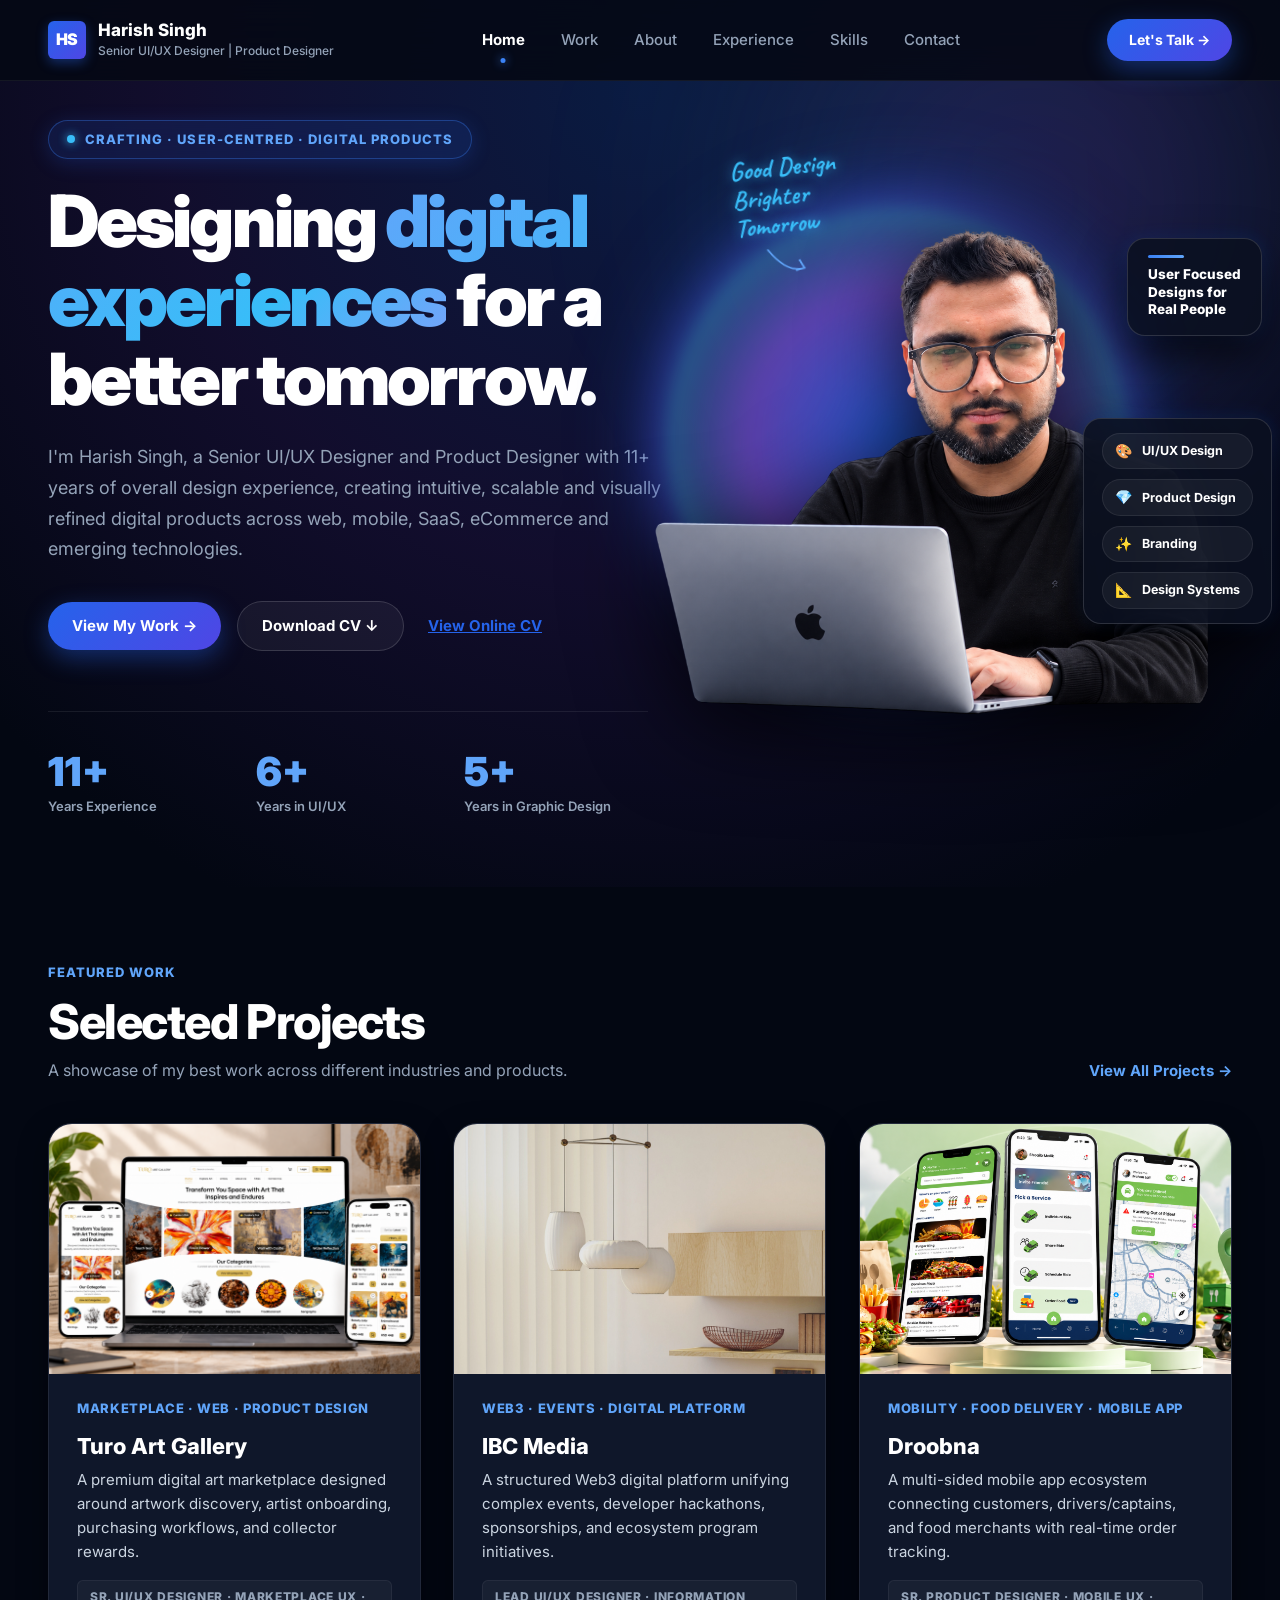
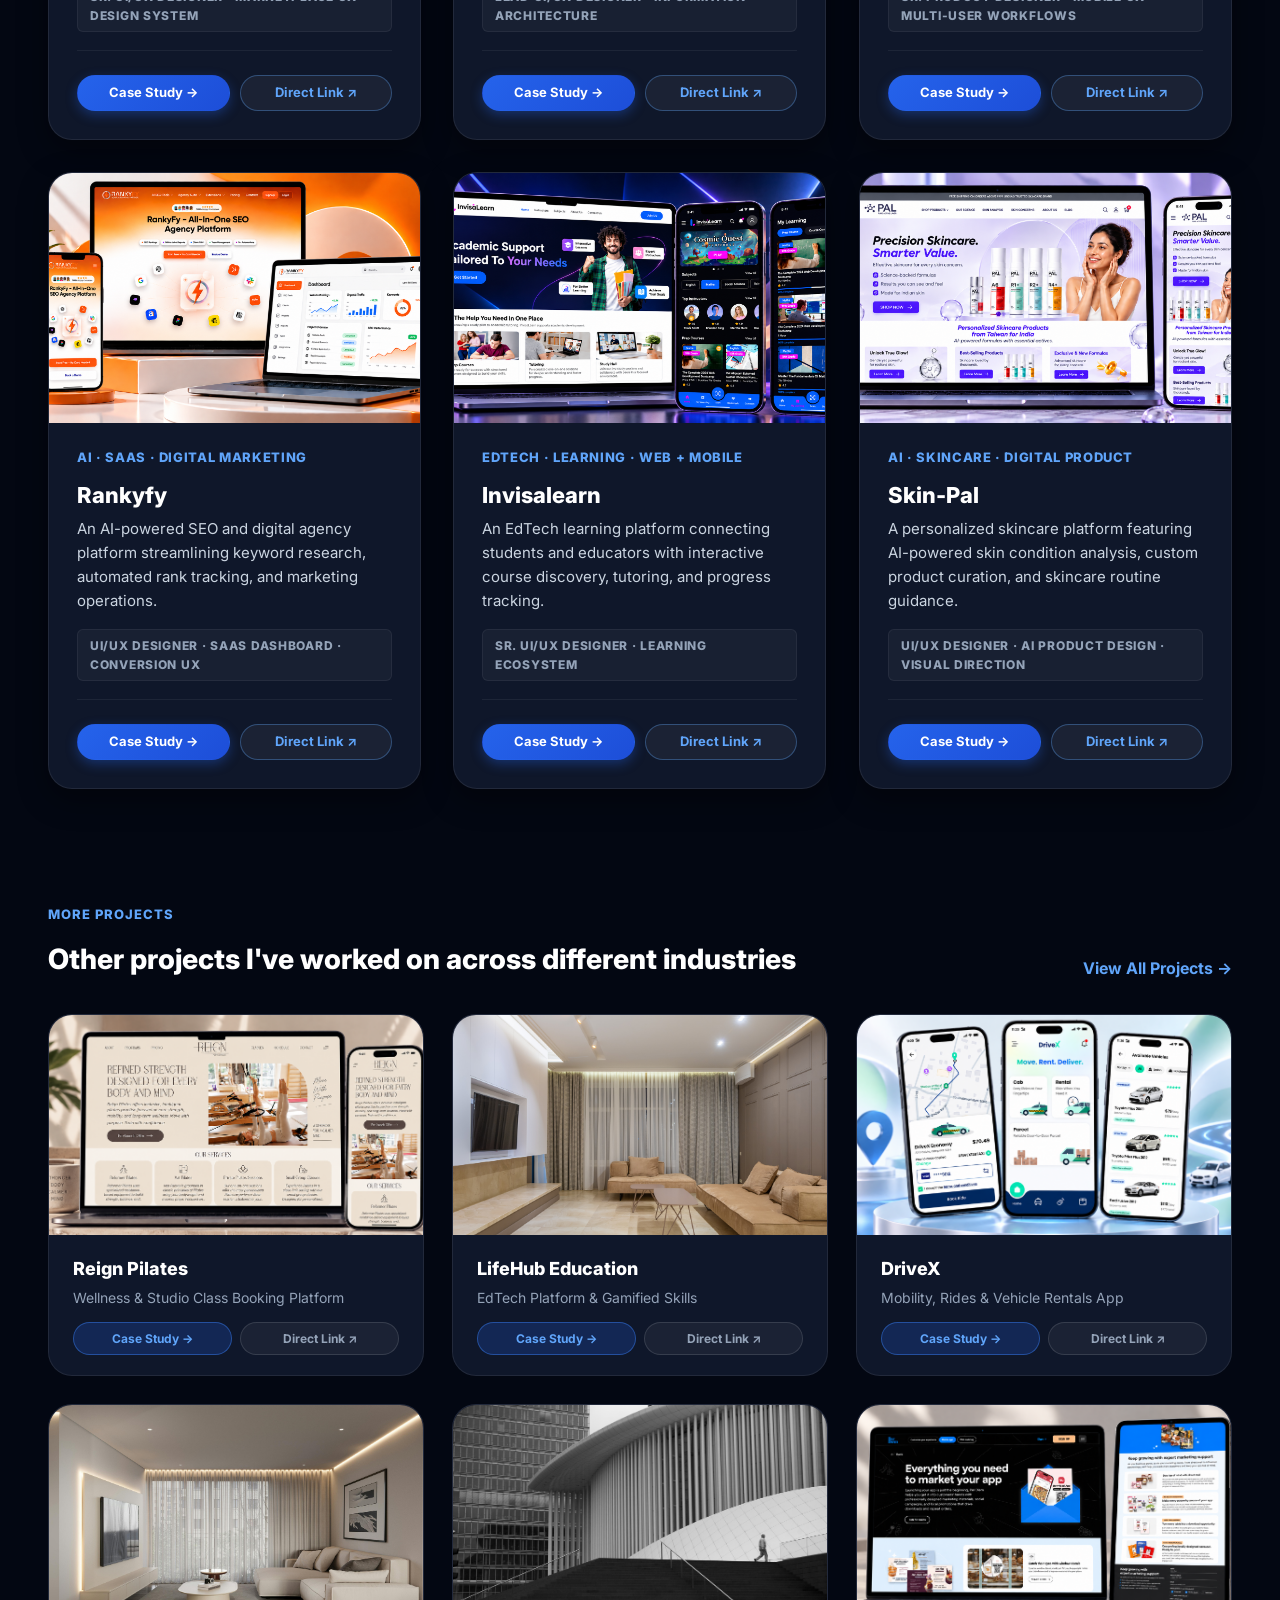
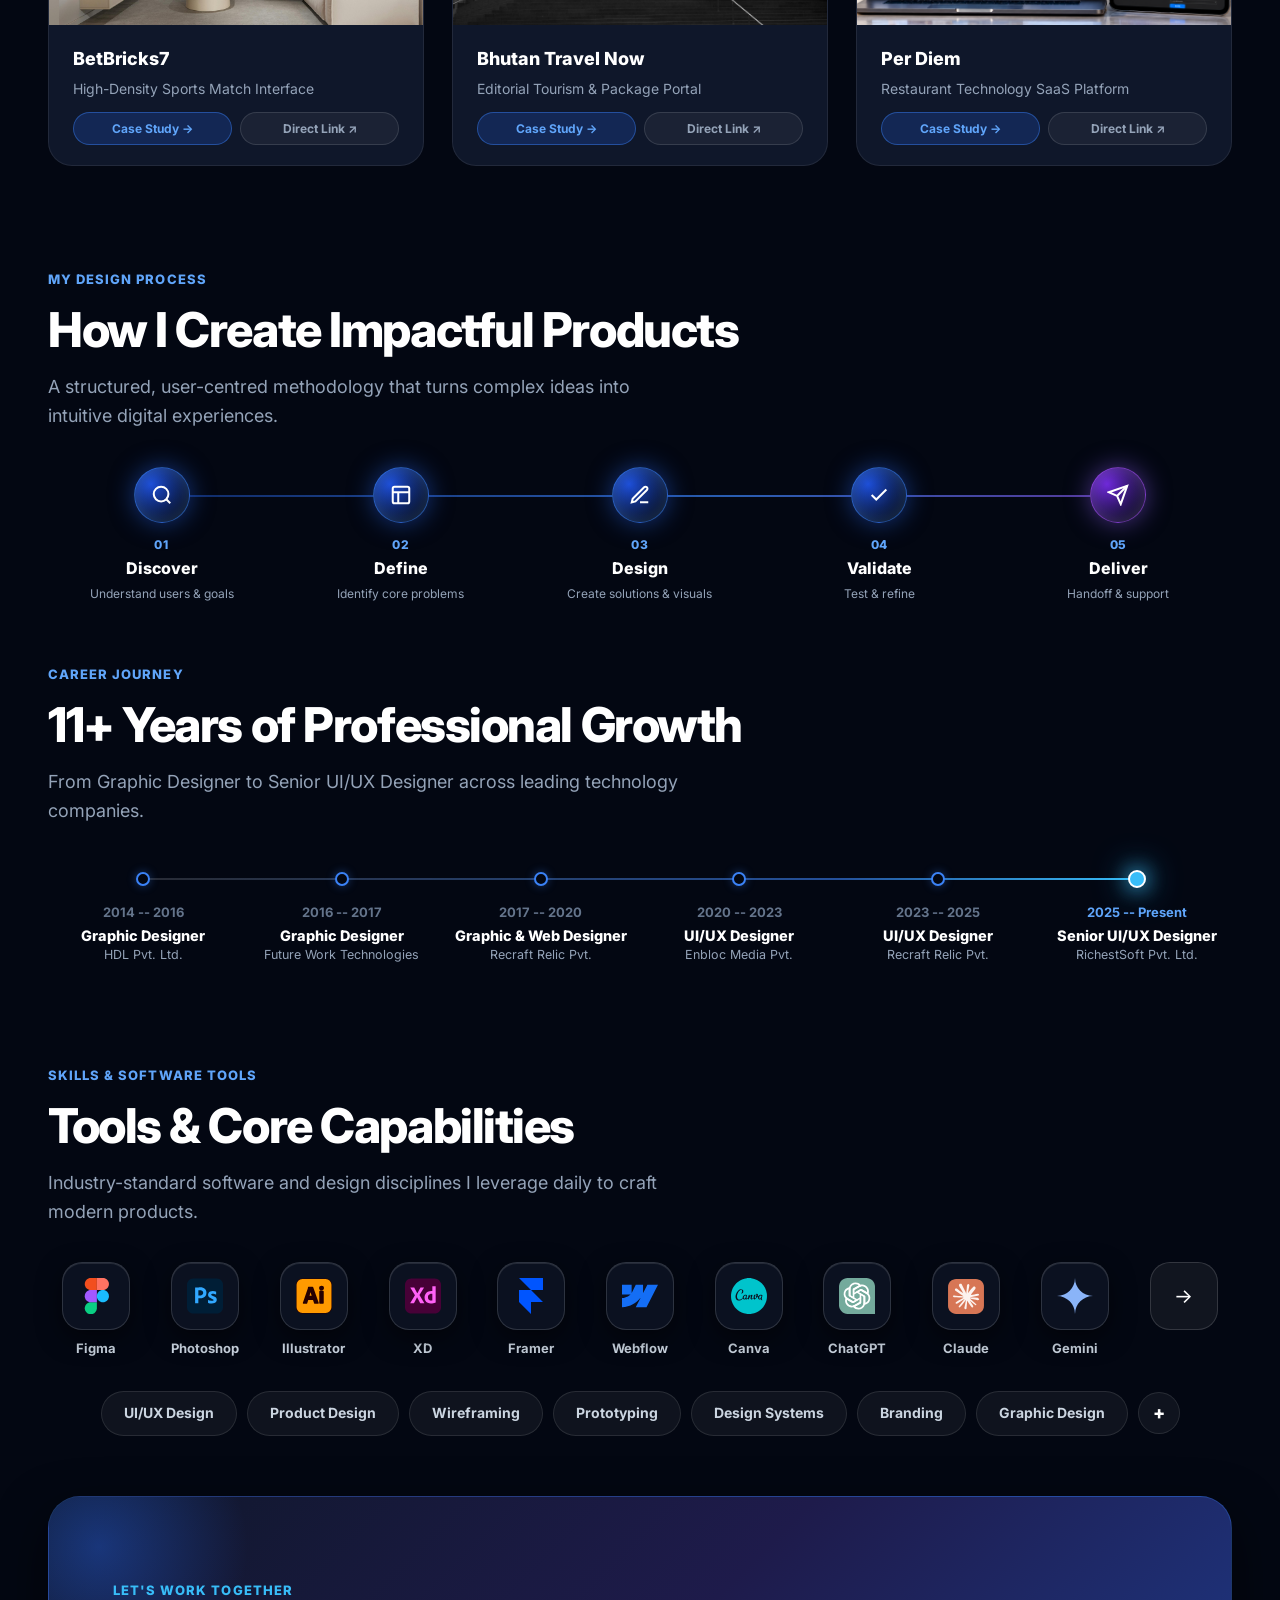
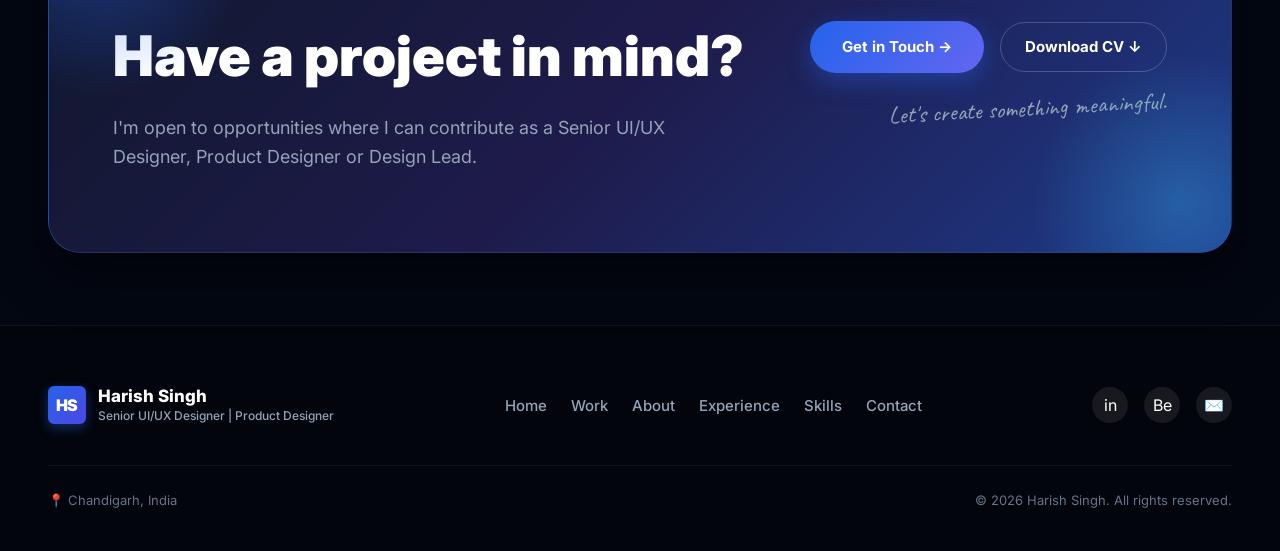
==== index.html @ 8f87d099 "feat: integrate high-resolution design banner images for Rankyfy, Invisalearn, Skin-Pal, Reign Studi" ====
<!DOCTYPE html>
<html lang="en">
<head>
  <meta charset="UTF-8">
  <meta name="viewport" content="width=device-width, initial-scale=1.0">
  <title>Harish Singh — Senior UI/UX Designer | Product Designer</title>
  <meta name="description" content="Harish Singh is a Senior UI/UX and Product Designer with 11+ years of design experience, creating intuitive digital products across web, mobile, SaaS, eCommerce, AI and emerging technologies.">
  <meta name="author" content="Harish Singh">
  
  <!-- Open Graph / Social Metadata -->
  <meta property="og:type" content="website">
  <meta property="og:title" content="Harish Singh — Senior UI/UX Designer | Product Designer">
  <meta property="og:description" content="Designing digital experiences for a better tomorrow. 11+ Years Experience · 6 Years UI/UX · 5 Years Graphic Design.">
  <meta property="og:image" content="assets/images/portfolio_extracted_1.jpg">

  <!-- Google Fonts: Inter & Caveat -->
  <link rel="preconnect" href="https://fonts.googleapis.com">
  <link rel="preconnect" href="https://fonts.gstatic.com" crossorigin>
  <link href="https://fonts.googleapis.com/css2?family=Caveat:wght@600;700&family=Inter:wght@300;400;500;600;700;800;900&display=swap" rel="stylesheet">
  
  <!-- Stylesheet -->
  <link rel="stylesheet" href="styles.css">

  <!-- Favicon -->
  <link rel="icon" type="image/svg+xml" href="data:image/svg+xml,<svg xmlns='http://www.w3.org/2000/svg' viewBox='0 0 100 100'><rect width='100' height='100' rx='20' fill='%230B132B'/><text x='50%' y='68%' font-size='48' font-weight='900' fill='%232563EB' text-anchor='middle' font-family='sans-serif'>HS</text></svg>">
</head>
<body>
  <!-- Ambient Cursor Glow Spotlight & Background Mesh Orbs -->
  <div class="cursor-glow-orb" id="cursorGlowOrb"></div>
  <div class="ambient-mesh-orb orb-1"></div>
  <div class="ambient-mesh-orb orb-2"></div>

  <!-- ==========================================
       GLOBAL STICKY NAVIGATION HEADER
       ========================================== -->
  <header class="site-header" id="siteHeader">
    <div class="container header-container">
      <a href="#" onclick="navigateTo('home', event)" class="site-logo">
        <div class="logo-monogram">HS</div>
        <div class="logo-text-group">
          <span class="logo-name">Harish Singh</span>
          <span class="logo-title">Senior UI/UX Designer | Product Designer</span>
        </div>
      </a>

      <nav>
        <ul class="nav-links">
          <li><a href="index.html" class="nav-link active">Home</a></li>
          <li><a href="work.html" class="nav-link">Work</a></li>
          <li><a href="about.html" class="nav-link">About</a></li>
          <li><a href="experience.html" class="nav-link">Experience</a></li>
          <li><a href="skills.html" class="nav-link">Skills</a></li>
          <li><a href="contact.html" class="nav-link">Contact</a></li>
        </ul>
      </nav>

      <div class="header-right">
        <a href="contact.html" class="btn btn-primary" style="padding: 10px 22px; font-size: 0.875rem;">
          Let's Talk →
        </a>
        <button class="menu-toggle" id="menuToggle" aria-label="Toggle Mobile Menu">
          <span></span>
          <span></span>
          <span></span>
        </button>
      </div>
    </div>

    <!-- Mobile Nav Overlay -->
    <div class="mobile-nav" id="mobileNav">
      <a href="index.html" class="mobile-nav-link">Home</a>
      <a href="work.html" class="mobile-nav-link">Work</a>
      <a href="about.html" class="mobile-nav-link">About</a>
      <a href="experience.html" class="mobile-nav-link">Experience</a>
      <a href="skills.html" class="mobile-nav-link">Skills</a>
      <a href="contact.html" class="mobile-nav-link">Contact</a>
      <button onclick="openModal('cvModal')" class="btn btn-secondary" style="margin-top: 10px;">View Curriculum Vitae</button>
      <a href="assets/Harish_Singh_UI_UX_designer_CV.pdf" target="_blank" rel="noopener noreferrer" download="Harish_Singh_UI_UX_designer_CV.pdf" class="btn btn-primary" style="margin-top: 6px;">Download CV PDF ↓</a>
    </div>
  </header>

  <main>

    <!-- ==========================================
         PAGE VIEW 1: HOME PAGE (GATEWAY)
         ========================================== -->
    <div class="page-view active" id="home">

      <!-- HERO SECTION -->
      <section class="hero-section">
        <div class="container hero-grid">
          <div class="hero-left">
            <div class="hero-badge-pill">
              <span class="badge-pulse-dot"></span>
              <span>CRAFTING · USER-CENTRED · DIGITAL PRODUCTS</span>
            </div>
            <h1 class="hero-headline">
              Designing <span class="highlight-text-creative">digital experiences</span> for a better tomorrow.
            </h1>
            <p class="hero-description">
              I'm Harish Singh, a Senior UI/UX Designer and Product Designer with 11+ years of overall design experience, creating intuitive, scalable and visually refined digital products across web, mobile, SaaS, eCommerce and emerging technologies.
            </p>

            <div class="hero-actions">
              <a href="#" onclick="navigateTo('work', event)" class="btn btn-primary">
                View My Work →
              </a>
              <a href="assets/Harish_Singh_UI_UX_designer_CV.pdf" target="_blank" rel="noopener noreferrer" download="Harish_Singh_UI_UX_designer_CV.pdf" class="btn btn-secondary">
                Download CV ↓
              </a>
              <button onclick="openModal('cvModal')" class="btn btn-secondary" style="border: none; background: transparent; color: var(--accent-blue); text-decoration: underline; padding: 0 8px;">
                View Online CV
              </button>
            </div>

            <!-- STATS BAR -->
            <div class="stats-bar">
              <div class="stat-item">
                <h3 class="stat-counter" data-count="11" data-suffix="+">0+</h3>
                <p>Years Experience</p>
              </div>
              <div class="stat-item">
                <h3 class="stat-counter" data-count="6" data-suffix="+">0+</h3>
                <p>Years in UI/UX</p>
              </div>
              <div class="stat-item">
                <h3 class="stat-counter" data-count="5" data-suffix="+">0+</h3>
                <p>Years in Graphic Design</p>
              </div>
            </div>
          </div>

          <!-- HERO RIGHT VISUAL WITH FLOATING CARDS & CUTOUT PORTRAIT -->
          <div class="hero-visual-wrapper">
            <!-- Glowing Blue Circular Aura -->
            <div class="hero-glow-circle"></div>

            <!-- Handwritten Annotation Arrow -->
            <div class="hero-annotation">
              <span class="annotation-text">Good Design<br>Brighter<br>Tomorrow</span>
              <svg width="45" height="35" viewBox="0 0 50 40" fill="none" stroke="currentColor" stroke-width="2" class="annotation-svg"><path d="M5 5 Q 25 35 45 30 M 35 32 L 45 30 L 40 20"/></svg>
            </div>

            <!-- Transparent Cutout Portrait Image (No Box Container) -->
            <img src="assets/images/harish_hero_portrait.png" alt="Harish Singh Senior UI/UX Designer" class="hero-portrait-cutout">
            
            <!-- Floating Card 1 (Top Right) -->
            <div class="floating-card fc-top-right">
              <div class="fc-accent-bar"></div>
              <h5>User Focused<br>Designs for<br>Real People</h5>
            </div>

            <!-- Floating Card 2 (Middle Right) -->
            <div class="floating-card fc-mid-right">
              <div class="fc-pill-item"><span class="fc-icon">🎨</span> UI/UX Design</div>
              <div class="fc-pill-item"><span class="fc-icon">💎</span> Product Design</div>
              <div class="fc-pill-item"><span class="fc-icon">✨</span> Branding</div>
              <div class="fc-pill-item"><span class="fc-icon">📐</span> Design Systems</div>
            </div>
          </div>
        </div>
      </section>

      <!-- SELECTED PROJECTS (EXACT 3x2 GRID MATCHING REFERENCE DESIGN) -->
      <section class="section" style="background-color: var(--bg-primary);">
        <div class="container">
          <div style="display: flex; flex-wrap: wrap; justify-content: space-between; align-items: flex-end; margin-bottom: 40px;">
            <div>
              <span class="section-eyebrow">FEATURED WORK</span>
              <h2 class="section-title" style="margin-bottom: 8px;">Selected Projects</h2>
              <p style="font-size: 1rem; color: var(--text-muted);">A showcase of my best work across different industries and products.</p>
            </div>
            <a href="#" onclick="navigateTo('work', event)" class="btn-link" style="font-size: 0.9375rem; font-weight: 700;">
              View All Projects →
            </a>
          </div>

          <div class="projects-grid-3x2">
            
            <!-- PROJECT 01: TURO ART GALLERY -->
            <article class="project-card-ref">
              <div class="card-media-box">
                <img src="assets/images/portfolio_extracted_1.jpg" alt="Turo Art Gallery UI Mockup" loading="lazy">
              </div>
              <div class="card-body-ref">
                <span class="card-category-ref">MARKETPLACE · WEB · PRODUCT DESIGN</span>
                <h3 class="card-title-ref">Turo Art Gallery</h3>
                <p class="card-desc-ref">A premium digital art marketplace designed around artwork discovery, artist onboarding, purchasing workflows, and collector rewards.</p>
                <div class="card-meta-line">SR. UI/UX DESIGNER · MARKETPLACE UX · DESIGN SYSTEM</div>
                
                <div class="card-footer-ref">
                  <div class="card-btn-group">
                    <a href="case-study.html?project=turo-art-gallery" class="btn-card-action btn-cs" aria-label="Case Study">
                      Case Study →
                    </a>
                    <a href="https://dev.indeedtraining.in:8021/" target="_blank" rel="noopener noreferrer" class="btn-card-action btn-live" aria-label="Direct Live Link">
                      Direct Link ↗
                    </a>
                  </div>
                </div>
              </div>
            </article>

            <!-- PROJECT 02: IBC MEDIA -->
            <article class="project-card-ref">
              <div class="card-media-box">
                <img src="assets/images/portfolio_extracted_2.jpg" alt="IBC Media Web3 Mockup" loading="lazy">
              </div>
              <div class="card-body-ref">
                <span class="card-category-ref">WEB3 · EVENTS · DIGITAL PLATFORM</span>
                <h3 class="card-title-ref">IBC Media</h3>
                <p class="card-desc-ref">A structured Web3 digital platform unifying complex events, developer hackathons, sponsorships, and ecosystem program initiatives.</p>
                <div class="card-meta-line">LEAD UI/UX DESIGNER · INFORMATION ARCHITECTURE</div>
                
                <div class="card-footer-ref">
                  <div class="card-btn-group">
                    <a href="case-study.html?project=ibc-media" class="btn-card-action btn-cs" aria-label="Case Study">
                      Case Study →
                    </a>
                    <a href="https://ibc.media/" target="_blank" rel="noopener noreferrer" class="btn-card-action btn-live" aria-label="Direct Live Link">
                      Direct Link ↗
                    </a>
                  </div>
                </div>
              </div>
            </article>

            <!-- PROJECT 03: DROOBNA -->
            <article class="project-card-ref">
              <div class="card-media-box">
                <img src="assets/images/droobna_app.jpg" alt="Droobna Mobility App UI" loading="lazy">
              </div>
              <div class="card-body-ref">
                <span class="card-category-ref">MOBILITY · FOOD DELIVERY · MOBILE APP</span>
                <h3 class="card-title-ref">Droobna</h3>
                <p class="card-desc-ref">A multi-sided mobile app ecosystem connecting customers, drivers/captains, and food merchants with real-time order tracking.</p>
                <div class="card-meta-line">SR. PRODUCT DESIGNER · MOBILE UX · MULTI-USER WORKFLOWS</div>
                
                <div class="card-footer-ref">
                  <div class="card-btn-group">
                    <a href="case-study.html?project=droobna" class="btn-card-action btn-cs" aria-label="Case Study">
                      Case Study →
                    </a>
                    <a href="https://play.google.com/store/search?q=droobna&c=apps&hl=en_IN" target="_blank" rel="noopener noreferrer" class="btn-card-action btn-live" aria-label="Direct Live Link">
                      Direct Link ↗
                    </a>
                  </div>
                </div>
              </div>
            </article>

            <!-- PROJECT 04: RANKYFY -->
            <article class="project-card-ref">
              <div class="card-media-box">
                <img src="assets/images/rankyfy_banner.png" alt="Rankyfy AI SEO Dashboard" loading="lazy">
              </div>
              <div class="card-body-ref">
                <span class="card-category-ref">AI · SAAS · DIGITAL MARKETING</span>
                <h3 class="card-title-ref">Rankyfy</h3>
                <p class="card-desc-ref">An AI-powered SEO and digital agency platform streamlining keyword research, automated rank tracking, and marketing operations.</p>
                <div class="card-meta-line">UI/UX DESIGNER · SAAS DASHBOARD · CONVERSION UX</div>
                
                <div class="card-footer-ref">
                  <div class="card-btn-group">
                    <a href="case-study.html?project=rankyfy" class="btn-card-action btn-cs" aria-label="Case Study">
                      Case Study →
                    </a>
                    <a href="https://rankyfy.com/" target="_blank" rel="noopener noreferrer" class="btn-card-action btn-live" aria-label="Direct Live Link">
                      Direct Link ↗
                    </a>
                  </div>
                </div>
              </div>
            </article>

            <!-- PROJECT 05: INVISALEARN -->
            <article class="project-card-ref">
              <div class="card-media-box">
                <img src="assets/images/invisalearn_banner.png" alt="Invisalearn EdTech Platform" loading="lazy">
              </div>
              <div class="card-body-ref">
                <span class="card-category-ref">EDTECH · LEARNING · WEB + MOBILE</span>
                <h3 class="card-title-ref">Invisalearn</h3>
                <p class="card-desc-ref">An EdTech learning platform connecting students and educators with interactive course discovery, tutoring, and progress tracking.</p>
                <div class="card-meta-line">SR. UI/UX DESIGNER · LEARNING ECOSYSTEM</div>
                
                <div class="card-footer-ref">
                  <div class="card-btn-group">
                    <a href="case-study.html?project=invisalearn" class="btn-card-action btn-cs" aria-label="Case Study">
                      Case Study →
                    </a>
                    <a href="https://www.invisalearn.com/" target="_blank" rel="noopener noreferrer" class="btn-card-action btn-live" aria-label="Direct Live Link">
                      Direct Link ↗
                    </a>
                  </div>
                </div>
              </div>
            </article>

            <!-- PROJECT 06: SKIN-PAL -->
            <article class="project-card-ref">
              <div class="card-media-box">
                <img src="assets/images/skin_pal_banner.png" alt="Skin-Pal AI Skincare Platform" loading="lazy">
              </div>
              <div class="card-body-ref">
                <span class="card-category-ref">AI · SKINCARE · DIGITAL PRODUCT</span>
                <h3 class="card-title-ref">Skin-Pal</h3>
                <p class="card-desc-ref">A personalized skincare platform featuring AI-powered skin condition analysis, custom product curation, and skincare routine guidance.</p>
                <div class="card-meta-line">UI/UX DESIGNER · AI PRODUCT DESIGN · VISUAL DIRECTION</div>
                
                <div class="card-footer-ref">
                  <div class="card-btn-group">
                    <a href="case-study.html?project=skin-pal" class="btn-card-action btn-cs" aria-label="Case Study">
                      Case Study →
                    </a>
                    <a href="https://skin-pal.in/" target="_blank" rel="noopener noreferrer" class="btn-card-action btn-live" aria-label="Direct Live Link">
                      Direct Link ↗
                    </a>
                  </div>
                </div>
              </div>
            </article>

          </div>
        </div>
      </section>

      <!-- MORE PROJECTS -->
      <section class="section" style="padding-top: 40px; padding-bottom: 60px;">
        <div class="container">
          <div style="display: flex; flex-wrap: wrap; justify-content: space-between; align-items: flex-end; margin-bottom: 32px;">
            <div>
              <span class="section-eyebrow">MORE PROJECTS</span>
              <h3 style="font-size: 1.75rem; font-weight: 800; color: var(--text-heading);">Other projects I've worked on across different industries</h3>
            </div>
            <a href="work.html" class="btn-link">View All Projects →</a>
          </div>

          <div class="more-projects-grid">
            <div class="compact-card">
              <div class="compact-img-box"><img src="assets/images/reign_studio_banner.png" alt="Reign Pilates"></div>
              <div class="compact-card-body">
                <h4>Reign Pilates</h4>
                <p>Wellness & Studio Class Booking Platform</p>
                <div class="compact-btn-group">
                  <a href="case-study.html?project=reign-pilates" class="btn-compact btn-cs">Case Study →</a>
                  <a href="https://reignpilates.com/" target="_blank" rel="noopener noreferrer" class="btn-compact btn-live">Direct Link ↗</a>
                </div>
              </div>
            </div>
            <div class="compact-card">
              <div class="compact-img-box"><img src="assets/images/portfolio_extracted_6.jpg" alt="LifeHub Education"></div>
              <div class="compact-card-body">
                <h4>LifeHub Education</h4>
                <p>EdTech Platform & Gamified Skills</p>
                <div class="compact-btn-group">
                  <a href="case-study.html?project=lifehub-education" class="btn-compact btn-cs">Case Study →</a>
                  <a href="https://lifehub.education/" target="_blank" rel="noopener noreferrer" class="btn-compact btn-live">Direct Link ↗</a>
                </div>
              </div>
            </div>
            <div class="compact-card">
              <div class="compact-img-box"><img src="assets/images/drivex_banner.png" alt="DriveX"></div>
              <div class="compact-card-body">
                <h4>DriveX</h4>
                <p>Mobility, Rides & Vehicle Rentals App</p>
                <div class="compact-btn-group">
                  <a href="case-study.html?project=drivex" class="btn-compact btn-cs">Case Study →</a>
                  <a href="https://drivex.in/" target="_blank" rel="noopener noreferrer" class="btn-compact btn-live">Direct Link ↗</a>
                </div>
              </div>
            </div>
            <div class="compact-card">
              <div class="compact-img-box"><img src="assets/images/portfolio_extracted_8.jpg" alt="BetBricks7"></div>
              <div class="compact-card-body">
                <h4>BetBricks7</h4>
                <p>High-Density Sports Match Interface</p>
                <div class="compact-btn-group">
                  <a href="case-study.html?project=betbricks7" class="btn-compact btn-cs">Case Study →</a>
                  <a href="https://betbricks7.com/" target="_blank" rel="noopener noreferrer" class="btn-compact btn-live">Direct Link ↗</a>
                </div>
              </div>
            </div>
            <div class="compact-card">
              <div class="compact-img-box"><img src="assets/images/portfolio_extracted_10.jpg" alt="Bhutan Travel Now"></div>
              <div class="compact-card-body">
                <h4>Bhutan Travel Now</h4>
                <p>Editorial Tourism & Package Portal</p>
                <div class="compact-btn-group">
                  <a href="case-study.html?project=bhutan-travel-now" class="btn-compact btn-cs">Case Study →</a>
                  <a href="https://bhutantravelnow.com/" target="_blank" rel="noopener noreferrer" class="btn-compact btn-live">Direct Link ↗</a>
                </div>
              </div>
            </div>
            <div class="compact-card">
              <div class="compact-img-box"><img src="assets/images/perdiem_banner.png" alt="Per Diem"></div>
              <div class="compact-card-body">
                <h4>Per Diem</h4>
                <p>Restaurant Technology SaaS Platform</p>
                <div class="compact-btn-group">
                  <a href="case-study.html?project=per-diem" class="btn-compact btn-cs">Case Study →</a>
                  <a href="https://perdiem.ai/" target="_blank" rel="noopener noreferrer" class="btn-compact btn-live">Direct Link ↗</a>
                </div>
              </div>
            </div>
          </div>
        </div>
      </section>
      <!-- MY DESIGN PROCESS -->
      <!-- RECREATED 3-SECTION SHOWCASE (MATCHING USER REFERENCE LAYOUT) -->
      <section class="section" style="padding-top: 40px; padding-bottom: 60px;">
        <div class="container">
          
          <!-- SECTION 1: 5-STEP PROCESS TIMELINE -->
          <div class="section-header" style="margin-bottom: 36px;">
            <span class="section-eyebrow">MY DESIGN PROCESS</span>
            <h2 class="section-title">How I Create Impactful Products</h2>
            <p class="section-subtitle" style="margin: 0;">A structured, user-centred methodology that turns complex ideas into intuitive digital experiences.</p>
          </div>

          <div class="process-showcase-container">
            <div class="process-steps-track">
              <!-- STEP 01 -->
              <div class="process-node-box">
                <div class="process-node-circle">
                  <svg width="22" height="22" viewBox="0 0 24 24" fill="none" stroke="currentColor" stroke-width="2.2"><circle cx="11" cy="11" r="8"/><path d="m21 21-4.35-4.35"/></svg>
                </div>
                <span class="process-node-num">01</span>
                <h4 class="process-node-name">Discover</h4>
                <p class="process-node-sub">Understand users & goals</p>
              </div>

              <!-- STEP 02 -->
              <div class="process-node-box">
                <div class="process-node-circle">
                  <svg width="22" height="22" viewBox="0 0 24 24" fill="none" stroke="currentColor" stroke-width="2.2"><rect width="18" height="18" x="3" y="3" rx="2"/><path d="M3 9h18M9 21V9"/></svg>
                </div>
                <span class="process-node-num">02</span>
                <h4 class="process-node-name">Define</h4>
                <p class="process-node-sub">Identify core problems</p>
              </div>

              <!-- STEP 03 -->
              <div class="process-node-box">
                <div class="process-node-circle">
                  <svg width="22" height="22" viewBox="0 0 24 24" fill="none" stroke="currentColor" stroke-width="2.2"><path d="M12 20h9M16.5 3.5a2.121 2.121 0 0 1 3 3L7 19l-4 1 1-4L16.5 3.5z"/></svg>
                </div>
                <span class="process-node-num">03</span>
                <h4 class="process-node-name">Design</h4>
                <p class="process-node-sub">Create solutions & visuals</p>
              </div>

              <!-- STEP 04 -->
              <div class="process-node-box">
                <div class="process-node-circle">
                  <svg width="22" height="22" viewBox="0 0 24 24" fill="none" stroke="currentColor" stroke-width="2.2"><polyline points="20 6 9 17 4 12"/></svg>
                </div>
                <span class="process-node-num">04</span>
                <h4 class="process-node-name">Validate</h4>
                <p class="process-node-sub">Test & refine</p>
              </div>

              <!-- STEP 05 -->
              <div class="process-node-box">
                <div class="process-node-circle process-node-circle-last">
                  <svg width="22" height="22" viewBox="0 0 24 24" fill="none" stroke="currentColor" stroke-width="2.2"><line x1="22" y1="2" x2="11" y2="13"/><polygon points="22 2 15 22 11 13 2 9 22 2"/></svg>
                </div>
                <span class="process-node-num">05</span>
                <h4 class="process-node-name">Deliver</h4>
                <p class="process-node-sub">Handoff & support</p>
              </div>
            </div>
          </div>

          <!-- SECTION 2: WORK EXPERIENCE HORIZONTAL TIMELINE -->
          <div class="section-header" style="margin-top: 60px; margin-bottom: 36px;">
            <span class="section-eyebrow">CAREER JOURNEY</span>
            <h2 class="section-title">11+ Years of Professional Growth</h2>
            <p class="section-subtitle" style="margin: 0;">From Graphic Designer to Senior UI/UX Designer across leading technology companies.</p>
          </div>

          <div class="career-horizontal-wrapper">
            <div class="career-track-line"></div>
            <div class="career-grid-layout">
              
              <!-- NODE 1 -->
              <div class="career-step-item">
                <div class="career-node-dot"></div>
                <span class="career-period">2014 -- 2016</span>
                <h5 class="career-title-label">Graphic Designer</h5>
                <span class="career-sub-company">HDL Pvt. Ltd.</span>
              </div>

              <!-- NODE 2 -->
              <div class="career-step-item">
                <div class="career-node-dot"></div>
                <span class="career-period">2016 -- 2017</span>
                <h5 class="career-title-label">Graphic Designer</h5>
                <span class="career-sub-company">Future Work Technologies</span>
              </div>

              <!-- NODE 3 -->
              <div class="career-step-item">
                <div class="career-node-dot"></div>
                <span class="career-period">2017 -- 2020</span>
                <h5 class="career-title-label">Graphic & Web Designer</h5>
                <span class="career-sub-company">Recraft Relic Pvt.</span>
              </div>

              <!-- NODE 4 -->
              <div class="career-step-item">
                <div class="career-node-dot"></div>
                <span class="career-period">2020 -- 2023</span>
                <h5 class="career-title-label">UI/UX Designer</h5>
                <span class="career-sub-company">Enbloc Media Pvt.</span>
              </div>

              <!-- NODE 5 -->
              <div class="career-step-item">
                <div class="career-node-dot"></div>
                <span class="career-period">2023 -- 2025</span>
                <h5 class="career-title-label">UI/UX Designer</h5>
                <span class="career-sub-company">Recraft Relic Pvt.</span>
              </div>

              <!-- NODE 6 (ACTIVE) -->
              <div class="career-step-item active-step">
                <div class="career-node-dot"></div>
                <span class="career-period">2025 -- Present</span>
                <h5 class="career-title-label">Senior UI/UX Designer</h5>
                <span class="career-sub-company">RichestSoft Pvt. Ltd.</span>
              </div>

            </div>
          </div>

          <!-- SECTION 3: SQUIRCLE APP TILES SHOWCASE & SKILL PILLS -->
          <div class="section-header" style="margin-top: 60px; margin-bottom: 36px;">
            <span class="section-eyebrow">SKILLS & SOFTWARE TOOLS</span>
            <h2 class="section-title">Tools & Core Capabilities</h2>
            <p class="section-subtitle" style="margin: 0;">Industry-standard software and design disciplines I leverage daily to craft modern products.</p>
          </div>

          <div class="tools-squircle-section">
            <div class="tools-squircles-row">
              <!-- FIGMA -->
              <div class="squircle-tool-item">
                <div class="squircle-box-icon">
                  <img src="assets/icons/figma.svg" alt="Figma logo">
                </div>
                <span class="squircle-label">Figma</span>
              </div>

              <!-- PHOTOSHOP -->
              <div class="squircle-tool-item">
                <div class="squircle-box-icon">
                  <img src="assets/icons/photoshop.svg" alt="Photoshop logo">
                </div>
                <span class="squircle-label">Photoshop</span>
              </div>

              <!-- ILLUSTRATOR -->
              <div class="squircle-tool-item">
                <div class="squircle-box-icon">
                  <img src="assets/icons/illustrator.svg" alt="Illustrator logo">
                </div>
                <span class="squircle-label">Illustrator</span>
              </div>

              <!-- ADOBE XD -->
              <div class="squircle-tool-item">
                <div class="squircle-box-icon">
                  <img src="assets/icons/adobexd.svg" alt="Adobe XD logo">
                </div>
                <span class="squircle-label">XD</span>
              </div>

              <!-- FRAMER -->
              <div class="squircle-tool-item">
                <div class="squircle-box-icon">
                  <img src="assets/icons/framer.svg" alt="Framer logo">
                </div>
                <span class="squircle-label">Framer</span>
              </div>

              <!-- WEBFLOW -->
              <div class="squircle-tool-item">
                <div class="squircle-box-icon">
                  <img src="assets/icons/webflow.svg" alt="Webflow logo">
                </div>
                <span class="squircle-label">Webflow</span>
              </div>

              <!-- CANVA -->
              <div class="squircle-tool-item">
                <div class="squircle-box-icon">
                  <img src="assets/icons/canva.svg" alt="Canva logo">
                </div>
                <span class="squircle-label">Canva</span>
              </div>

              <!-- CHATGPT -->
              <div class="squircle-tool-item">
                <div class="squircle-box-icon">
                  <img src="assets/icons/chatgpt.svg" alt="ChatGPT logo">
                </div>
                <span class="squircle-label">ChatGPT</span>
              </div>

              <!-- CLAUDE -->
              <div class="squircle-tool-item">
                <div class="squircle-box-icon">
                  <img src="assets/icons/claude.svg" alt="Claude logo">
                </div>
                <span class="squircle-label">Claude</span>
              </div>

              <!-- GEMINI -->
              <div class="squircle-tool-item">
                <div class="squircle-box-icon">
                  <img src="assets/icons/gemini.svg" alt="Gemini logo">
                </div>
                <span class="squircle-label">Gemini</span>
              </div>

              <!-- ARROW TILE -->
              <div class="squircle-tool-item" onclick="navigateTo('skills')">
                <div class="squircle-arrow-btn">→</div>
              </div>
            </div>

            <!-- SKILL CAPABILITY PILLS ROW -->
            <div class="skills-pill-track">
              <span class="pill-skill-badge">UI/UX Design</span>
              <span class="pill-skill-badge">Product Design</span>
              <span class="pill-skill-badge">Wireframing</span>
              <span class="pill-skill-badge">Prototyping</span>
              <span class="pill-skill-badge">Design Systems</span>
              <span class="pill-skill-badge">Branding</span>
              <span class="pill-skill-badge">Graphic Design</span>
              <div class="pill-plus-btn">+</div>
            </div>
          </div>

        </div>
      </section>

      <!-- GLOBAL CTA BANNER ("LET'S WORK TOGETHER") -->
      <section class="section" style="padding-top: 0;">
        <div class="container">
          <div class="cta-banner-dark">
            <div class="cta-banner-content">
              <span class="section-eyebrow" style="color: #38BDF8;">LET'S WORK TOGETHER</span>
              <h2>Have a project in mind?</h2>
              <p>I'm open to opportunities where I can contribute as a Senior UI/UX Designer, Product Designer or Design Lead.</p>
            </div>

            <div style="display: flex; flex-direction: column; align-items: flex-end; gap: 16px;">
              <div class="cta-banner-actions">
                <a href="#" onclick="navigateTo('contact', event)" class="btn btn-accent" style="padding: 14px 32px;">
                  Get in Touch →
                </a>
                <a href="assets/Harish_Singh_UI_UX_designer_CV.pdf" target="_blank" rel="noopener noreferrer" download="Harish_Singh_UI_UX_designer_CV.pdf" class="btn btn-secondary" style="background: transparent; color: white; border-color: rgba(255,255,255,0.2);">
                  Download CV ↓
                </a>
              </div>
              <div style="font-family: var(--font-handwriting); font-size: 1.5rem; color: #94A3B8; transform: rotate(-3deg);">
                Let's create something meaningful.
              </div>
            </div>
          </div>
        </div>
      </section>

    </div>

    <!-- ==========================================
         PAGE VIEW 2: WORK ARCHIVE (/work)
         ========================================== -->
    <div class="page-view" id="work">
      <section class="section" style="padding-top: 60px;">
        <div class="container">
          <span class="section-eyebrow">COMPLETE ARCHIVE</span>
          <h1 class="section-title">Selected Work</h1>
          <p class="section-subtitle">12 projects. Multiple industries. One design approach.</p>

          <!-- CATEGORY FILTER BAR -->
          <div class="filter-bar">
            <button class="filter-btn active" data-filter="all">All</button>
            <button class="filter-btn" data-filter="uiux">UI/UX</button>
            <button class="filter-btn" data-filter="mobile">Mobile</button>
            <button class="filter-btn" data-filter="web">Web</button>
            <button class="filter-btn" data-filter="saas">SaaS</button>
            <button class="filter-btn" data-filter="ai">AI</button>
            <button class="filter-btn" data-filter="web3">Web3</button>
          </div>

          <!-- ALL 12 PROJECTS GRID -->
          <div class="projects-grid-3x2" id="archiveGrid">
            
            <article class="project-card-ref archive-card" data-category="uiux web marketplace">
              <div class="card-media-box"><img src="assets/images/portfolio_extracted_1.jpg" alt="Turo Art Gallery"></div>
              <div class="card-body-ref">
                <span class="card-num-ref">01</span>
                <h3 class="card-title-ref">Turo Art Gallery</h3>
                <span class="card-category-ref">Art Marketplace Platform</span>
                <p class="card-desc-ref">Marketplace experience for discovering and purchasing artwork with artist onboarding and rewards.</p>
                <div class="card-footer-ref">
                  <span class="tag-badge">Marketplace</span>
                  <button onclick="openCaseStudy('turo')" class="btn-circle">→</button>
                </div>
              </div>
            </article>

            <article class="project-card-ref archive-card" data-category="uiux web web3">
              <div class="card-media-box"><img src="assets/images/portfolio_extracted_2.jpg" alt="IBC Media"></div>
              <div class="card-body-ref">
                <span class="card-num-ref">02</span>
                <h3 class="card-title-ref">IBC Media</h3>
                <span class="card-category-ref">Web3 & Blockchain Platform</span>
                <p class="card-desc-ref">Digital platform for blockchain events, education, hackathons and ecosystem initiatives.</p>
                <div class="card-footer-ref">
                  <span class="tag-badge">Web3</span>
                  <button onclick="openCaseStudy('ibc')" class="btn-circle">→</button>
                </div>
              </div>
            </article>

            <article class="project-card-ref archive-card" data-category="uiux mobile">
              <div class="card-media-box"><img src="assets/images/droobna_app.jpg" alt="Droobna"></div>
              <div class="card-body-ref">
                <span class="card-num-ref">03</span>
                <h3 class="card-title-ref">Droobna</h3>
                <span class="card-category-ref">Mobility & Food Delivery Platform</span>
                <p class="card-desc-ref">Multi-service platform covering ride booking, food delivery and merchant experiences.</p>
                <div class="card-footer-ref">
                  <span class="tag-badge">Mobile</span>
                  <button onclick="openCaseStudy('droobna')" class="btn-circle">→</button>
                </div>
              </div>
            </article>

            <article class="project-card-ref archive-card" data-category="uiux saas ai">
              <div class="card-media-box"><img src="assets/images/rankyfy_dashboard.png" alt="Rankyfy"></div>
              <div class="card-body-ref">
                <span class="card-num-ref">04</span>
                <h3 class="card-title-ref">Rankyfy</h3>
                <span class="card-category-ref">AI-Powered SEO Platform</span>
                <p class="card-desc-ref">All-in-one SEO and agency management platform for businesses and digital agencies.</p>
                <div class="card-footer-ref">
                  <span class="tag-badge">AI / SaaS</span>
                  <button onclick="openCaseStudy('rankyfy')" class="btn-circle">→</button>
                </div>
              </div>
            </article>

            <article class="project-card-ref archive-card" data-category="uiux web mobile">
              <div class="card-media-box"><img src="assets/images/portfolio_extracted_3.jpg" alt="Invisalearn"></div>
              <div class="card-body-ref">
                <span class="card-num-ref">05</span>
                <h3 class="card-title-ref">Invisalearn</h3>
                <span class="card-category-ref">EdTech & Online Learning</span>
                <p class="card-desc-ref">Web and mobile learning platform connecting students and educators through courses.</p>
                <div class="card-footer-ref">
                  <span class="tag-badge">EdTech</span>
                  <button onclick="openCaseStudy('invisalearn')" class="btn-circle">→</button>
                </div>
              </div>
            </article>

            <article class="project-card-ref archive-card" data-category="uiux mobile ai">
              <div class="card-media-box"><img src="assets/images/portfolio_extracted_4.jpg" alt="Skin-Pal"></div>
              <div class="card-body-ref">
                <span class="card-num-ref">06</span>
                <h3 class="card-title-ref">Skin-Pal</h3>
                <span class="card-category-ref">AI Skincare Platform</span>
                <p class="card-desc-ref">Personalized skincare recommendations with AI-powered analysis and suggestions.</p>
                <div class="card-footer-ref">
                  <span class="tag-badge">AI</span>
                  <button onclick="openCaseStudy('skin-pal')" class="btn-circle">→</button>
                </div>
              </div>
            </article>

            <article class="project-card-ref archive-card" data-category="web">
              <div class="card-media-box"><img src="assets/images/portfolio_extracted_5.jpg" alt="Reign Pilates"></div>
              <div class="card-body-ref">
                <span class="card-num-ref">07</span>
                <h3 class="card-title-ref">Reign Pilates</h3>
                <span class="card-category-ref">Wellness Studio Website</span>
                <p class="card-desc-ref">Digital identity and booking experience for a luxury wellness studio.</p>
                <div class="card-footer-ref">
                  <span class="tag-badge">Web</span>
                  <button onclick="openCaseStudy('reign-pilates')" class="btn-circle">→</button>
                </div>
              </div>
            </article>

            <article class="project-card-ref archive-card" data-category="web mobile">
              <div class="card-media-box"><img src="assets/images/portfolio_extracted_6.jpg" alt="LifeHub Education"></div>
              <div class="card-body-ref">
                <span class="card-num-ref">08</span>
                <h3 class="card-title-ref">LifeHub Education</h3>
                <span class="card-category-ref">Learn & Earn Platform</span>
                <p class="card-desc-ref">Educational platform combining learning, real-world skills and reward experiences.</p>
                <div class="card-footer-ref">
                  <span class="tag-badge">EdTech</span>
                  <button onclick="openCaseStudy('lifehub-education')" class="btn-circle">→</button>
                </div>
              </div>
            </article>

            <article class="project-card-ref archive-card" data-category="mobile">
              <div class="card-media-box"><img src="assets/images/portfolio_extracted_7.jpg" alt="DriveX"></div>
              <div class="card-body-ref">
                <span class="card-num-ref">09</span>
                <h3 class="card-title-ref">DriveX</h3>
                <span class="card-category-ref">Mobility & Delivery App</span>
                <p class="card-desc-ref">Multi-service app covering ride booking, parcel delivery and vehicle rentals.</p>
                <div class="card-footer-ref">
                  <span class="tag-badge">Mobile</span>
                  <button onclick="openCaseStudy('drivex')" class="btn-circle">→</button>
                </div>
              </div>
            </article>

            <article class="project-card-ref archive-card" data-category="web">
              <div class="card-media-box"><img src="assets/images/portfolio_extracted_8.jpg" alt="BetBricks7"></div>
              <div class="card-body-ref">
                <span class="card-num-ref">10</span>
                <h3 class="card-title-ref">BetBricks7</h3>
                <span class="card-category-ref">Online Sports Betting Platform</span>
                <p class="card-desc-ref">High-density live match statistics, real-time odds tracking, and quick bet slip UI.</p>
                <div class="card-footer-ref">
                  <span class="tag-badge">Web</span>
                  <button onclick="openCaseStudy('betbricks7')" class="btn-circle">→</button>
                </div>
              </div>
            </article>

            <article class="project-card-ref archive-card" data-category="web">
              <div class="card-media-box"><img src="assets/images/portfolio_extracted_10.jpg" alt="Bhutan Travel Now"></div>
              <div class="card-body-ref">
                <span class="card-num-ref">11</span>
                <h3 class="card-title-ref">Bhutan Travel Now</h3>
                <span class="card-category-ref">Travel & Tour Platform</span>
                <p class="card-desc-ref">Conversion-focused tourism portal showcasing tour packages and cultural guides.</p>
                <div class="card-footer-ref">
                  <span class="tag-badge">Web</span>
                  <button onclick="openCaseStudy('bhutan-travel-now')" class="btn-circle">→</button>
                </div>
              </div>
            </article>

            <article class="project-card-ref archive-card" data-category="web saas">
              <div class="card-media-box"><img src="assets/images/portfolio_extracted_11.jpg" alt="Per Diem"></div>
              <div class="card-body-ref">
                <span class="card-num-ref">12</span>
                <h3 class="card-title-ref">Per Diem</h3>
                <span class="card-category-ref">Restaurant Technology Platform</span>
                <p class="card-desc-ref">White-label digital ordering platform and recurring loyalty subscription system.</p>
                <div class="card-footer-ref">
                  <span class="tag-badge">SaaS</span>
                  <button onclick="openCaseStudy('per-diem')" class="btn-circle">→</button>
                </div>
              </div>
            </article>

          </div>
        </div>
      </section>

      <!-- GLOBAL CTA BANNER ("LET'S WORK TOGETHER") -->
      <section class="section" style="padding-top: 0;">
        <div class="container">
          <div class="cta-banner-dark">
            <div class="cta-banner-content">
              <span class="section-eyebrow" style="color: #38BDF8;">LET'S WORK TOGETHER</span>
              <h2>Have a project in mind?</h2>
              <p>I'm open to opportunities where I can contribute as a Senior UI/UX Designer, Product Designer or Design Lead.</p>
            </div>

            <div style="display: flex; flex-direction: column; align-items: flex-end; gap: 16px;">
              <div class="cta-banner-actions">
                <a href="#" onclick="navigateTo('contact', event)" class="btn btn-accent" style="padding: 14px 32px;">
                  Get in Touch →
                </a>
                <a href="assets/Harish_Singh_UI_UX_designer_CV.pdf" target="_blank" rel="noopener noreferrer" download="Harish_Singh_UI_UX_designer_CV.pdf" class="btn btn-secondary" style="background: transparent; color: white; border-color: rgba(255,255,255,0.2);">
                  Download CV ↓
                </a>
              </div>
              <div style="font-family: var(--font-handwriting); font-size: 1.5rem; color: #94A3B8; transform: rotate(-3deg);">
                Let's create something meaningful.
              </div>
            </div>
          </div>
        </div>
      </section>
    </div>

    <!-- ==========================================
         PAGE VIEW 3: ABOUT (/about)
         ========================================== -->
    <div class="page-view" id="about">
      <section class="section" style="padding-top: 60px;">
        <div class="container">
          <span class="section-eyebrow">ABOUT HARISH SINGH</span>
          <h1 class="section-title">Design is more than how it looks.</h1>

          <div class="hero-grid" style="margin-top: 40px; align-items: flex-start;">
            <div style="font-size: 1.125rem; color: var(--text-muted); line-height: 1.8;">
              <p style="margin-bottom: 24px;">
                I'm a Senior UI/UX and Product Designer with 11+ years of overall design experience, including 6+ years in UI/UX and Product Design and 5+ years in Graphic Design.
              </p>
              <p style="margin-bottom: 24px;">
                I work across the complete design lifecycle — from understanding requirements and user needs to research, user flows, wireframes, high-fidelity UI, prototypes, design systems, usability reviews and developer handoff.
              </p>
              <p style="margin-bottom: 32px;">
                My approach combines user needs, business goals, visual quality and practical product thinking to build products people love.
              </p>

              <div style="display: grid; grid-template-columns: repeat(auto-fit, minmax(200px, 1fr)); gap: 20px;">
                <div style="padding: 24px; background: #0F172A; border-radius: var(--radius-md); border: 1px solid rgba(255,255,255,0.08);">
                  <h4 style="font-size: 1.125rem; font-weight: 800; color: #FFFFFF; margin-bottom: 8px;">User Focused</h4>
                  <p style="font-size: 0.84375rem; color: var(--text-muted);">Grounded in research, task flows, and intuitive usability.</p>
                </div>
                <div style="padding: 24px; background: #0F172A; border-radius: var(--radius-md); border: 1px solid rgba(255,255,255,0.08);">
                  <h4 style="font-size: 1.125rem; font-weight: 800; color: #FFFFFF; margin-bottom: 8px;">Business Driven</h4>
                  <p style="font-size: 0.84375rem; color: var(--text-muted);">Aligning product strategy with measurable outcomes.</p>
                </div>
                <div style="padding: 24px; background: #0F172A; border-radius: var(--radius-md); border: 1px solid rgba(255,255,255,0.08);">
                  <h4 style="font-size: 1.125rem; font-weight: 800; color: #FFFFFF; margin-bottom: 8px;">Visually Impactful</h4>
                  <p style="font-size: 0.84375rem; color: var(--text-muted);">Crafting editorial, modern UI design tokens.</p>
                </div>
              </div>
            </div>

            <!-- ABOUT PORTRAIT CARD -->
            <div class="hero-visual-wrapper">
              <div class="hero-portrait-card">
                <img src="assets/images/portfolio_extracted_1.jpg" alt="Harish Singh Senior UI/UX Designer" class="portrait-img">
                <div class="floating-card fc-bottom-right" style="bottom: 12px; right: 12px;">
                  <div class="fc-stack-text">
                    <div>11+ Years Experience</div>
                    <div style="color: #60A5FA;">Senior Product Designer</div>
                  </div>
                </div>
              </div>
            </div>
          </div>
        </div>
      </section>

      <!-- MY DESIGN PROCESS IN ABOUT -->
      <section class="section section-process" style="padding-top: 0;">
        <div class="container">
          <span class="section-eyebrow">WORKFLOW</span>
          <h2 class="section-title">My Design Process</h2>

          <div class="process-pipeline" style="margin-top: 32px;">
            <div class="process-step">
              <div class="process-icon-wrap">
                <svg width="20" height="20" viewBox="0 0 24 24" fill="none" stroke="currentColor" stroke-width="2.5"><circle cx="11" cy="11" r="8"/><path d="m21 21-4.35-4.35"/></svg>
              </div>
              <span class="process-num">01</span>
              <h4 class="process-title">Discover</h4>
              <p class="process-desc">Understand users & goals</p>
            </div>

            <div class="process-step">
              <div class="process-icon-wrap">
                <svg width="20" height="20" viewBox="0 0 24 24" fill="none" stroke="currentColor" stroke-width="2.5"><rect width="18" height="18" x="3" y="3" rx="2"/><path d="M3 9h18M9 21V9"/></svg>
              </div>
              <span class="process-num">02</span>
              <h4 class="process-title">Define</h4>
              <p class="process-desc">Identify core problems</p>
            </div>

            <div class="process-step">
              <div class="process-icon-wrap">
                <svg width="20" height="20" viewBox="0 0 24 24" fill="none" stroke="currentColor" stroke-width="2.5"><path d="M12 20h9M16.5 3.5a2.121 2.121 0 0 1 3 3L7 19l-4 1 1-4L16.5 3.5z"/></svg>
              </div>
              <span class="process-num">03</span>
              <h4 class="process-title">Design</h4>
              <p class="process-desc">Create solutions & visuals</p>
            </div>

            <div class="process-step">
              <div class="process-icon-wrap">
                <svg width="20" height="20" viewBox="0 0 24 24" fill="none" stroke="currentColor" stroke-width="2.5"><path d="M22 11.08V12a10 10 0 1 1-5.93-9.14"/><polyline points="22 4 12 14.01 9 11.01"/></svg>
              </div>
              <span class="process-num">04</span>
              <h4 class="process-title">Validate</h4>
              <p class="process-desc">Test & refine</p>
            </div>

            <div class="process-step">
              <div class="process-icon-wrap">
                <svg width="20" height="20" viewBox="0 0 24 24" fill="none" stroke="currentColor" stroke-width="2.5"><line x1="22" y1="2" x2="11" y2="13"/><polygon points="22 2 15 22 11 13 2 9 22 2"/></svg>
              </div>
              <span class="process-num">05</span>
              <h4 class="process-title">Deliver</h4>
              <p class="process-desc">Handoff & support</p>
            </div>
          </div>
        </div>
      </section>

      <!-- GLOBAL CTA BANNER -->
      <section class="section" style="padding-top: 0;">
        <div class="container">
          <div class="cta-banner-dark">
            <div class="cta-banner-content">
              <span class="section-eyebrow" style="color: #38BDF8;">LET'S WORK TOGETHER</span>
              <h2>Have a project in mind?</h2>
              <p>I'm open to opportunities where I can contribute as a Senior UI/UX Designer, Product Designer or Design Lead.</p>
            </div>

            <div style="display: flex; flex-direction: column; align-items: flex-end; gap: 16px;">
              <div class="cta-banner-actions">
                <a href="#" onclick="navigateTo('contact', event)" class="btn btn-accent" style="padding: 14px 32px;">
                  Get in Touch →
                </a>
                <a href="assets/Harish_Singh_UI_UX_designer_CV.pdf" target="_blank" rel="noopener noreferrer" download="Harish_Singh_UI_UX_designer_CV.pdf" class="btn btn-secondary" style="background: transparent; color: white; border-color: rgba(255,255,255,0.2);">
                  Download CV ↓
                </a>
              </div>
              <div style="font-family: var(--font-handwriting); font-size: 1.5rem; color: #94A3B8; transform: rotate(-3deg);">
                Let's create something meaningful.
              </div>
            </div>
          </div>
        </div>
      </section>
    </div>

    <!-- ==========================================
         PAGE VIEW 4: EXPERIENCE (/experience)
         ========================================== -->
    <div class="page-view" id="experience">
      <section class="section" style="padding-top: 60px;">
        <div class="container">
          <span class="section-eyebrow">CAREER HISTORY</span>
          <h1 class="section-title">11+ Years of Continuous Design Experience</h1>
          <p class="section-subtitle">Full career timeline from Graphic Design foundation to Senior UI/UX & Product Design Leadership.</p>

          <div style="display: flex; flex-direction: column; gap: 32px; margin-top: 48px;">
            
            <div style="background: #0F172A; border-radius: var(--radius-lg); padding: 36px; border: 1px solid rgba(255,255,255,0.08); border-left: 6px solid var(--accent-blue);">
              <div style="display: flex; justify-content: space-between; flex-wrap: wrap; gap: 8px;">
                <h3 style="font-size: 1.25rem; font-weight: 800; color: #FFFFFF;">Senior UI/UX Designer</h3>
                <span style="font-size: 0.875rem; font-weight: 700; color: #60A5FA;">Dec 2025 — Present</span>
              </div>
              <div style="font-size: 0.9375rem; color: var(--text-subtle); margin-bottom: 16px;">RichestSoft Pvt. Ltd. · Mohali, India</div>
              <ul style="padding-left: 20px; font-size: 0.90625rem; color: var(--text-muted); line-height: 1.7;">
                <li>Lead UI/UX design for web and mobile products across SaaS, eCommerce and marketplace platforms.</li>
                <li>Translate business requirements into user journeys, information architecture, wireframes and high-fidelity UI.</li>
                <li>Create interactive prototypes and maintain reusable design component libraries.</li>
                <li>Collaborate directly with product managers, developers, clients and key stakeholders.</li>
              </ul>
            </div>

            <div style="background: #0F172A; border-radius: var(--radius-lg); padding: 36px; border: 1px solid rgba(255,255,255,0.08);">
              <div style="display: flex; justify-content: space-between; flex-wrap: wrap; gap: 8px;">
                <h3 style="font-size: 1.25rem; font-weight: 800; color: #FFFFFF;">UI/UX Designer</h3>
                <span style="font-size: 0.875rem; font-weight: 700; color: #60A5FA;">Nov 2023 — Dec 2025</span>
              </div>
              <div style="font-size: 0.9375rem; color: var(--text-subtle); margin-bottom: 16px;">Recraft Relic Pvt. · Mohali, India</div>
              <ul style="padding-left: 20px; font-size: 0.90625rem; color: var(--text-muted); line-height: 1.7;">
                <li>Delivered UI/UX and digital design solutions aligned with client objectives.</li>
                <li>Designed responsive websites, dashboards, mobile applications and digital product experiences.</li>
              </ul>
            </div>

            <div style="background: #0F172A; border-radius: var(--radius-lg); padding: 36px; border: 1px solid rgba(255,255,255,0.08);">
              <div style="display: flex; justify-content: space-between; flex-wrap: wrap; gap: 8px;">
                <h3 style="font-size: 1.25rem; font-weight: 800; color: #FFFFFF;">UI/UX Designer</h3>
                <span style="font-size: 0.875rem; font-weight: 700; color: #60A5FA;">Oct 2020 — Oct 2023</span>
              </div>
              <div style="font-size: 0.9375rem; color: var(--text-subtle); margin-bottom: 16px;">Enbloc Media Pvt. · Hyderabad, India</div>
              <ul style="padding-left: 20px; font-size: 0.90625rem; color: var(--text-muted); line-height: 1.7;">
                <li>Designed web and mobile experiences for SaaS, eCommerce, Web3 and digital products.</li>
              </ul>
            </div>

            <div style="background: #0F172A; border-radius: var(--radius-lg); padding: 36px; border: 1px solid rgba(255,255,255,0.08);">
              <div style="display: flex; justify-content: space-between; flex-wrap: wrap; gap: 8px;">
                <h3 style="font-size: 1.25rem; font-weight: 800; color: #FFFFFF;">Graphic & Web Designer</h3>
                <span style="font-size: 0.875rem; font-weight: 700; color: #60A5FA;">June 2017 — Sept 2020</span>
              </div>
              <div style="font-size: 0.9375rem; color: var(--text-subtle); margin-bottom: 16px;">Recraft Relic Pvt. · Mohali, India</div>
            </div>

            <div style="background: #0F172A; border-radius: var(--radius-lg); padding: 36px; border: 1px solid rgba(255,255,255,0.08);">
              <div style="display: flex; justify-content: space-between; flex-wrap: wrap; gap: 8px;">
                <h3 style="font-size: 1.25rem; font-weight: 800; color: #FFFFFF;">Graphic Designer</h3>
                <span style="font-size: 0.875rem; font-weight: 700; color: #60A5FA;">Nov 2016 — May 2017</span>
              </div>
              <div style="font-size: 0.9375rem; color: var(--text-subtle); margin-bottom: 16px;">Future Work Technologies · Mohali, India</div>
            </div>

            <div style="background: #0F172A; border-radius: var(--radius-lg); padding: 36px; border: 1px solid rgba(255,255,255,0.08);">
              <div style="display: flex; justify-content: space-between; flex-wrap: wrap; gap: 8px;">
                <h3 style="font-size: 1.25rem; font-weight: 800; color: #FFFFFF;">Graphic Designer</h3>
                <span style="font-size: 0.875rem; font-weight: 700; color: #60A5FA;">Aug 2014 — Oct 2016</span>
              </div>
              <div style="font-size: 0.9375rem; color: var(--text-subtle); margin-bottom: 16px;">HDL Pvt. Ltd. · Mohali, India</div>
            </div>

          </div>

          <!-- LEADERSHIP PILLARS -->
          <div style="margin-top: 80px;">
            <span class="section-eyebrow">DESIGN LEADERSHIP</span>
            <h2 class="section-title">How I Lead Design</h2>

            <div style="display: grid; grid-template-columns: repeat(auto-fit, minmax(240px, 1fr)); gap: 24px; margin-top: 32px;">
              <div style="padding: 28px; background: #0F172A; border-radius: var(--radius-md); border: 1px solid rgba(255,255,255,0.08);">
                <div style="font-size: 0.8125rem; font-weight: 800; color: #60A5FA; margin-bottom: 8px;">01 — DIRECTION</div>
                <h4 style="font-size: 1.125rem; font-weight: 800; margin-bottom: 8px; color: #FFFFFF;">Design Direction</h4>
                <p style="font-size: 0.875rem; color: var(--text-muted);">Create clear design direction and maintain consistency across products.</p>
              </div>

              <div style="padding: 28px; background: #0F172A; border-radius: var(--radius-md); border: 1px solid rgba(255,255,255,0.08);">
                <div style="font-size: 0.8125rem; font-weight: 800; color: #60A5FA; margin-bottom: 8px;">02 — QUALITY</div>
                <h4 style="font-size: 1.125rem; font-weight: 800; margin-bottom: 8px; color: #FFFFFF;">Design Quality</h4>
                <p style="font-size: 0.875rem; color: var(--text-muted);">Review designs for usability, visual quality, accessibility and consistency.</p>
              </div>

              <div style="padding: 28px; background: #0F172A; border-radius: var(--radius-md); border: 1px solid rgba(255,255,255,0.08);">
                <div style="font-size: 0.8125rem; font-weight: 800; color: #60A5FA; margin-bottom: 8px;">03 — ALIGNMENT</div>
                <h4 style="font-size: 1.125rem; font-weight: 800; margin-bottom: 8px; color: #FFFFFF;">Collaboration</h4>
                <p style="font-size: 0.875rem; color: var(--text-muted);">Work closely with clients, product teams and developers.</p>
              </div>

              <div style="padding: 28px; background: #0F172A; border-radius: var(--radius-md); border: 1px solid rgba(255,255,255,0.08);">
                <div style="font-size: 0.8125rem; font-weight: 800; color: #60A5FA; margin-bottom: 8px;">04 — MENTORSHIP</div>
                <h4 style="font-size: 1.125rem; font-weight: 800; margin-bottom: 8px; color: #FFFFFF;">Mentorship</h4>
                <p style="font-size: 0.875rem; color: var(--text-muted);">Guide designers through feedback, reviews and problem-solving.</p>
              </div>
            </div>
          </div>
        </div>
      </section>

      <!-- GLOBAL CTA BANNER ("LET'S WORK TOGETHER") -->
      <section class="section" style="padding-top: 0;">
        <div class="container">
          <div class="cta-banner-dark">
            <div class="cta-banner-content">
              <span class="section-eyebrow" style="color: #38BDF8;">LET'S WORK TOGETHER</span>
              <h2>Have a project in mind?</h2>
              <p>I'm open to opportunities where I can contribute as a Senior UI/UX Designer, Product Designer or Design Lead.</p>
            </div>

            <div style="display: flex; flex-direction: column; align-items: flex-end; gap: 16px;">
              <div class="cta-banner-actions">
                <a href="#" onclick="navigateTo('contact', event)" class="btn btn-accent" style="padding: 14px 32px;">
                  Get in Touch →
                </a>
                <a href="assets/Harish_Singh_UI_UX_designer_CV.pdf" target="_blank" rel="noopener noreferrer" download="Harish_Singh_UI_UX_designer_CV.pdf" class="btn btn-secondary" style="background: transparent; color: white; border-color: rgba(255,255,255,0.2);">
                  Download CV ↓
                </a>
              </div>
              <div style="font-family: var(--font-handwriting); font-size: 1.5rem; color: #94A3B8; transform: rotate(-3deg);">
                Let's create something meaningful.
              </div>
            </div>
          </div>
        </div>
      </section>
    </div>

    <!-- ==========================================
         PAGE VIEW 5: SKILLS & TOOLS (/skills)
         ========================================== -->
    <div class="page-view" id="skills">
      <section class="section" style="padding-top: 60px;">
        <div class="container">
          <span class="section-eyebrow">CAPABILITIES</span>
          <h1 class="section-title">Skills & Technologies</h1>
          <p class="section-subtitle">Structured matrix of design capabilities, software stack, and visual communication background.</p>

          <div style="display: grid; grid-template-columns: repeat(auto-fit, minmax(260px, 1fr)); gap: 24px; margin-top: 48px;">
            <div style="padding: 32px; background: #0F172A; border-radius: var(--radius-lg); border: 1px solid rgba(255,255,255,0.08);">
              <h3 style="font-size: 1.125rem; font-weight: 800; color: #FFFFFF; margin-bottom: 16px; border-bottom: 2px solid rgba(255,255,255,0.08); padding-bottom: 8px;">PRODUCT & UX</h3>
              <p style="font-size: 0.875rem; color: var(--text-muted); line-height: 1.8;">
                UI/UX Design · Product Design · UX Research · User Flows · Information Architecture · Wireframing · Prototyping · Interaction Design · Design Thinking · Usability Testing
              </p>
            </div>

            <div style="padding: 32px; background: #0F172A; border-radius: var(--radius-lg); border: 1px solid rgba(255,255,255,0.08);">
              <h3 style="font-size: 1.125rem; font-weight: 800; color: #FFFFFF; margin-bottom: 16px; border-bottom: 2px solid rgba(255,255,255,0.08); padding-bottom: 8px;">UI & VISUAL</h3>
              <p style="font-size: 0.875rem; color: var(--text-muted); line-height: 1.8;">
                Visual Design · Responsive Web Design · Mobile App Design · Design Systems · Typography · Visual Hierarchy
              </p>
            </div>

            <div style="padding: 32px; background: #0F172A; border-radius: var(--radius-lg); border: 1px solid rgba(255,255,255,0.08);">
              <h3 style="font-size: 1.125rem; font-weight: 800; color: #FFFFFF; margin-bottom: 16px; border-bottom: 2px solid rgba(255,255,255,0.08); padding-bottom: 8px;">COLLABORATION</h3>
              <p style="font-size: 0.875rem; color: var(--text-muted); line-height: 1.8;">
                Client Communication · Stakeholder Collaboration · Design Reviews · Developer Handoff · Requirement Analysis
              </p>
            </div>

            <div style="padding: 32px; background: #0F172A; border-radius: var(--radius-lg); border: 1px solid rgba(255,255,255,0.08);">
              <h3 style="font-size: 1.125rem; font-weight: 800; color: #FFFFFF; margin-bottom: 16px; border-bottom: 2px solid rgba(255,255,255,0.08); padding-bottom: 8px;">GRAPHIC</h3>
              <p style="font-size: 0.875rem; color: var(--text-muted); line-height: 1.8;">
                Graphic Design · Branding · Identity Design · Marketing Design
              </p>
            </div>
          </div>

          <!-- BEYOND PRODUCT DESIGN (GRAPHIC DESIGN) -->
          <div style="margin-top: 80px; padding: 40px; background: #0F172A; border-radius: var(--radius-xl); border: 1px solid rgba(255,255,255,0.08);">
            <span class="section-eyebrow">VISUAL COMMUNICATION</span>
            <h2 class="section-title">Beyond Product Design</h2>
            <p style="font-size: 1rem; color: var(--text-muted); max-width: 720px; margin-bottom: 32px;">
              5+ years of experience in visual communication, branding and digital design. My graphic design background gives me a strong foundation in typography, composition, visual hierarchy, branding and communication.
            </p>

            <div style="display: flex; flex-wrap: wrap; gap: 12px;">
              <span class="tag-badge" style="padding: 8px 16px; font-size: 0.875rem;">Logo Design</span>
              <span class="tag-badge" style="padding: 8px 16px; font-size: 0.875rem;">Brand Identity</span>
              <span class="tag-badge" style="padding: 8px 16px; font-size: 0.875rem;">Social Media Design</span>
              <span class="tag-badge" style="padding: 8px 16px; font-size: 0.875rem;">Marketing Creatives</span>
              <span class="tag-badge" style="padding: 8px 16px; font-size: 0.875rem;">Brochures</span>
              <span class="tag-badge" style="padding: 8px 16px; font-size: 0.875rem;">Promotional Graphics</span>
              <span class="tag-badge" style="padding: 8px 16px; font-size: 0.875rem;">Web Design</span>
              <span class="tag-badge" style="padding: 8px 16px; font-size: 0.875rem;">Digital Campaigns</span>
            </div>
          </div>
        </div>
      </section>

      <!-- GLOBAL CTA BANNER ("LET'S WORK TOGETHER") -->
      <section class="section" style="padding-top: 0;">
        <div class="container">
          <div class="cta-banner-dark">
            <div class="cta-banner-content">
              <span class="section-eyebrow" style="color: #38BDF8;">LET'S WORK TOGETHER</span>
              <h2>Have a project in mind?</h2>
              <p>I'm open to opportunities where I can contribute as a Senior UI/UX Designer, Product Designer or Design Lead.</p>
            </div>

            <div style="display: flex; flex-direction: column; align-items: flex-end; gap: 16px;">
              <div class="cta-banner-actions">
                <a href="#" onclick="navigateTo('contact', event)" class="btn btn-accent" style="padding: 14px 32px;">
                  Get in Touch →
                </a>
                <a href="assets/Harish_Singh_UI_UX_designer_CV.pdf" target="_blank" rel="noopener noreferrer" download="Harish_Singh_UI_UX_designer_CV.pdf" class="btn btn-secondary" style="background: transparent; color: white; border-color: rgba(255,255,255,0.2);">
                  Download CV ↓
                </a>
              </div>
              <div style="font-family: var(--font-handwriting); font-size: 1.5rem; color: #94A3B8; transform: rotate(-3deg);">
                Let's create something meaningful.
              </div>
            </div>
          </div>
        </div>
      </section>
    </div>

    <!-- ==========================================
         PAGE VIEW 6: CONTACT (/contact)
         ========================================== -->
    <div class="page-view" id="contact">
      <section class="section" style="padding-top: 60px;">
        <div class="container">
          <div style="max-width: 720px; margin: 0 auto; text-align: center;">
            <span class="section-eyebrow">GET IN TOUCH</span>
            <h1 class="section-title">Have a product, problem, or idea worth designing?</h1>
            <p class="section-subtitle" style="margin-bottom: 40px;">
              I'm open to opportunities where I can contribute as a Senior UI/UX Designer, Product Designer, Lead Designer or Design Leader.
            </p>

            <div style="display: flex; flex-wrap: wrap; justify-content: center; gap: 16px; margin-bottom: 48px;">
              <a href="tel:+919876895034" class="btn btn-accent" style="padding: 14px 28px;">
                📞 Call / WhatsApp: +91 98768 95034
              </a>
              <a href="mailto:hariwork92@gmail.com" class="btn btn-secondary" style="padding: 14px 28px;">
                ✉️ Email: hariwork92@gmail.com
              </a>
              <a href="assets/Harish_Singh_UI_UX_designer_CV.pdf" target="_blank" rel="noopener noreferrer" download="Harish_Singh_UI_UX_designer_CV.pdf" class="btn btn-secondary" style="padding: 14px 28px;">
                📄 Download CV PDF ↓
              </a>
            </div>

            <!-- DIRECT CONTACT FORM -->
            <form action="https://formsubmit.co/hariwork92@gmail.com" method="POST" style="background: #0F172A; border-radius: var(--radius-xl); padding: 40px; border: 1px solid rgba(255, 255, 255, 0.1); text-align: left;">
              <input type="hidden" name="_subject" value="New Portfolio Inquiry for Harish Singh">
              <input type="hidden" name="_template" value="table">
              <input type="hidden" name="_captcha" value="false">

              <div style="margin-bottom: 20px;">
                <label style="display: block; font-size: 0.875rem; font-weight: 700; color: #FFFFFF; margin-bottom: 8px;">Your Name</label>
                <input type="text" name="name" required placeholder="Enter your name" style="width: 100%; padding: 12px 16px; background: rgba(255,255,255,0.05); border: 1px solid rgba(255,255,255,0.12); border-radius: var(--radius-sm); font-family: inherit; font-size: 0.9375rem; color: white;">
              </div>
              <div style="margin-bottom: 20px;">
                <label style="display: block; font-size: 0.875rem; font-weight: 700; color: #FFFFFF; margin-bottom: 8px;">Your Email</label>
                <input type="email" name="email" required placeholder="name@company.com" style="width: 100%; padding: 12px 16px; background: rgba(255,255,255,0.05); border: 1px solid rgba(255,255,255,0.12); border-radius: var(--radius-sm); font-family: inherit; font-size: 0.9375rem; color: white;">
              </div>
              <div style="margin-bottom: 20px;">
                <label style="display: block; font-size: 0.875rem; font-weight: 700; color: #FFFFFF; margin-bottom: 8px;">Company / Project</label>
                <input type="text" name="company" placeholder="Company name or project title" style="width: 100%; padding: 12px 16px; background: rgba(255,255,255,0.05); border: 1px solid rgba(255,255,255,0.12); border-radius: var(--radius-sm); font-family: inherit; font-size: 0.9375rem; color: white;">
              </div>
              <div style="margin-bottom: 24px;">
                <label style="display: block; font-size: 0.875rem; font-weight: 700; color: #FFFFFF; margin-bottom: 8px;">Message</label>
                <textarea name="message" rows="4" required placeholder="Tell me about your product or opportunity..." style="width: 100%; padding: 12px 16px; background: rgba(255,255,255,0.05); border: 1px solid rgba(255,255,255,0.12); border-radius: var(--radius-sm); font-family: inherit; font-size: 0.9375rem; color: white;"></textarea>
              </div>
              <button type="submit" class="btn btn-primary" style="width: 100%;">Send Message →</button>
            </form>
          </div>
        </div>
      </section>
    </div>

  </main>

  <!-- ==========================================
       FOOTER
       ========================================== -->
  <footer class="site-footer">
    <div class="container">
      <div class="footer-top">
        <div class="site-logo">
          <div class="logo-monogram">HS</div>
          <div class="logo-text-group">
            <span class="logo-name" style="color:white;">Harish Singh</span>
            <span class="logo-title">Senior UI/UX Designer | Product Designer</span>
          </div>
        </div>

        <ul class="nav-links" style="display: flex; gap: 24px;">
          <li><a href="index.html" class="nav-link" style="color: #94A3B8;">Home</a></li>
          <li><a href="work.html" class="nav-link" style="color: #94A3B8;">Work</a></li>
          <li><a href="about.html" class="nav-link" style="color: #94A3B8;">About</a></li>
          <li><a href="experience.html" class="nav-link" style="color: #94A3B8;">Experience</a></li>
          <li><a href="skills.html" class="nav-link" style="color: #94A3B8;">Skills</a></li>
          <li><a href="contact.html" class="nav-link" style="color: #94A3B8;">Contact</a></li>
        </ul>

        <div class="footer-social-links">
          <a href="https://linkedin.com" target="_blank" class="footer-social-icon" aria-label="LinkedIn">in</a>
          <a href="https://behance.net" target="_blank" class="footer-social-icon" aria-label="Behance">Be</a>
          <a href="mailto:hariwork92@gmail.com" class="footer-social-icon" aria-label="Email">✉️</a>
        </div>
      </div>

      <div style="margin-top: 40px; padding-top: 24px; border-top: 1px solid rgba(255, 255, 255, 0.05); display: flex; flex-wrap: wrap; justify-content: space-between; align-items: center; font-size: 0.8125rem; color: #64748B;">
        <span>📍 Chandigarh, India</span>
        <span>© 2026 Harish Singh. All rights reserved.</span>
      </div>
    </div>
  </footer>

  <!-- ==========================================
       CASE STUDY SLIDE-OVER MODAL DRAWER
       ========================================== -->
  <div class="modal-overlay" id="caseStudyModal">
    <div class="modal-drawer">
      <div class="modal-header">
        <div class="modal-title-group">
          <h3 id="modalTitle">Case Study View</h3>
          <p id="modalCategory">Product & UX Showcase</p>
        </div>
        <button class="modal-close-btn" id="modalCloseBtn" aria-label="Close modal">&times;</button>
      </div>
      <div class="modal-body" id="modalBody">
        <!-- Content dynamically injected via script.js -->
      </div>
    </div>
  </div>

  <!-- ==========================================
       EXECUTIVE CURRICULUM VITAE MODAL (MATCHING PDF EXPLICITLY)
       ========================================== -->
  <div class="modal-overlay" id="cvModal">
    <div class="modal-drawer">
      <div class="modal-header">
        <div class="modal-title-group">
          <h3>Curriculum Vitae</h3>
          <p>Harish Singh · Senior UI/UX Designer & Product Designer</p>
        </div>
        <div style="display: flex; gap: 12px; align-items: center;">
          <a href="assets/Harish_Singh_UI_UX_designer_CV.pdf" target="_blank" rel="noopener noreferrer" download="Harish_Singh_UI_UX_designer_CV.pdf" class="btn btn-accent" style="padding: 8px 16px; font-size: 0.8125rem;">📥 Download PDF</a>
          <button onclick="window.print()" class="btn btn-secondary" style="padding: 8px 16px; font-size: 0.8125rem;">🖨️ Print</button>
          <button class="modal-close-btn" id="cvModalCloseBtn" aria-label="Close CV modal">&times;</button>
        </div>
      </div>
      <div class="modal-body">
        <div class="cv-paper">
          
          <!-- HEADER BLOCK -->
          <div class="cv-header-block">
            <h1>HARISH SINGH</h1>
            <div class="cv-subtitle">Senior UI/UX Designer | Product Designer</div>
            <div style="font-size: 0.9375rem; color: var(--text-muted); font-weight: 600; margin-bottom: 8px;">
              11+ Years Experience · 6 Years UI/UX · 5 Years Graphic Design
            </div>
            <div class="cv-meta-bar">
              <span class="cv-meta-item">📞 9876895034</span>
              <span class="cv-meta-item">✉️ hariwork92@gmail.com</span>
              <span class="cv-meta-item">📍 Chandigarh, India</span>
            </div>
          </div>

          <!-- SUMMARY -->
          <div class="cv-sec-title">Professional Summary</div>
          <p style="font-size: 0.9375rem; color: var(--text-muted); line-height: 1.7; margin-bottom: 20px;">
            Senior UI/UX and Product Designer with 11+ years of design experience, including 6 years specializing in UI/UX and product design. Skilled in transforming business requirements and user needs into intuitive, scalable and visually refined digital experiences across web, mobile, SaaS, eCommerce and marketplace products. Experienced across the end-to-end design lifecycle, from user flows and information architecture to wireframes, high-fidelity UI, prototypes, design systems, usability reviews and developer handoff.
          </p>

          <!-- TARGET ROLES -->
          <div class="cv-sec-title">Target Roles</div>
          <p style="font-size: 0.9375rem; color: var(--text-heading); font-weight: 700; margin-bottom: 20px;">
            Senior UI/UX Designer, Product Designer, Lead UI/UX Designer, UX Designer
          </p>

          <!-- CORE COMPETENCIES -->
          <div class="cv-sec-title">Core Competencies</div>
          <p style="font-size: 0.875rem; color: var(--text-muted); line-height: 1.7; margin-bottom: 20px;">
            UI/UX Design, Product Design, UX Research, User Flows and Information Architecture, Wireframing and Prototyping, Interaction Design, Design Systems, Responsive Web Design, Mobile App Design, Usability Testing, Visual Design, Design Thinking, Graphic Design, Branding and Identity, Stakeholder Collaboration, Developer Handoff.
          </p>

          <!-- TOOLS AND TECHNOLOGIES -->
          <div class="cv-sec-title">Tools and Technologies</div>
          <p style="font-size: 0.875rem; color: var(--text-muted); line-height: 1.7; margin-bottom: 24px;">
            Figma, Adobe Photoshop, Framer, Webflow, Canva, Adobe Illustrator, Adobe InDesign, Adobe XD, Adobe After Effects, HTML/CSS (Basic), AI-Assisted Design Tools.
          </p>

          <!-- PROFESSIONAL EXPERIENCE -->
          <div class="cv-sec-title">Professional Experience</div>

          <div class="cv-job-block">
            <div class="cv-job-header">
              <div><span class="cv-job-title">Senior UI/UX Designer</span> — <span class="cv-job-company">RichestSoft Pvt. Ltd.</span></div>
              <span class="cv-job-date">Dec 2025 - Present · Mohali, India</span>
            </div>
            <ul class="cv-bullet-list">
              <li>Lead UI/UX design for web and mobile products across multiple business domains and client requirements.</li>
              <li>Translate business requirements into user journeys, information architecture, wireframes and high-fidelity interfaces.</li>
              <li>Create interactive prototypes, reusable components and design patterns to support consistent product experiences.</li>
              <li>Collaborate closely with product managers, developers, clients and stakeholders throughout the design lifecycle.</li>
              <li>Conduct design reviews, identify usability issues and refine interfaces based on feedback, requirements and implementation constraints.</li>
            </ul>
          </div>

          <div class="cv-job-block">
            <div class="cv-job-header">
              <div><span class="cv-job-title">UI/UX Designer</span> — <span class="cv-job-company">Recraft Relic Pvt.</span></div>
              <span class="cv-job-date">Nov 2023 - Dec 2025 · Mohali, India</span>
            </div>
            <ul class="cv-bullet-list">
              <li>Delivered UI/UX and digital design solutions aligned with client objectives and project requirements.</li>
              <li>Designed responsive websites, landing pages, dashboards, mobile applications and digital product experiences.</li>
              <li>Translated requirements into user flows, wireframes, high-fidelity UI designs and interactive prototypes.</li>
              <li>Managed projects from initial concepts through design iterations, stakeholder reviews and developer handoff.</li>
            </ul>
          </div>

          <div class="cv-job-block">
            <div class="cv-job-header">
              <div><span class="cv-job-title">UI/UX Designer</span> — <span class="cv-job-company">Enbloc Media Pvt.</span></div>
              <span class="cv-job-date">Oct 2020 - Oct 2023 · Hyderabad, India</span>
            </div>
            <ul class="cv-bullet-list">
              <li>Designed web and mobile experiences for SaaS, eCommerce and digital products.</li>
              <li>Created user flows, wireframes, high-fidelity interfaces and interactive prototypes based on product requirements.</li>
              <li>Collaborated with developers to communicate design specifications and support accurate implementation.</li>
              <li>Refined interfaces through design reviews, usability feedback and iterative improvements.</li>
            </ul>
          </div>

          <div class="cv-job-block">
            <div class="cv-job-header">
              <div><span class="cv-job-title">Graphic & Web Designer</span> — <span class="cv-job-company">Recraft Relic PVT.</span></div>
              <span class="cv-job-date">June 2017 - Sept 2020 · Mohali, India</span>
            </div>
            <ul class="cv-bullet-list">
              <li>Designed websites, landing pages, brand assets and digital marketing materials for diverse client requirements.</li>
              <li>Created logos, brand identities, brochures, social media creatives and promotional graphics.</li>
              <li>Applied typography, layout, composition and visual hierarchy to create consistent brand communication.</li>
              <li>Collaborated with clients and marketing teams to develop creative concepts and production-ready assets.</li>
            </ul>
          </div>

          <div class="cv-job-block">
            <div class="cv-job-header">
              <div><span class="cv-job-title">Graphic Designer</span> — <span class="cv-job-company">Future Work Technologies</span></div>
              <span class="cv-job-date">Nov 2016 - May 2017 · Mohali, India</span>
            </div>
            <ul class="cv-bullet-list">
              <li>Created logos, marketing collateral, brochures, social media creatives and promotional graphics.</li>
              <li>Developed layouts using typography, composition, spacing and visual hierarchy.</li>
              <li>Translated client and team requirements into clear, production-ready visual assets.</li>
            </ul>
          </div>

          <div class="cv-job-block">
            <div class="cv-job-header">
              <div><span class="cv-job-title">Graphic Designer</span> — <span class="cv-job-company">HDL Pvt. Ltd.</span></div>
              <span class="cv-job-date">Aug 2014 - Oct 2016 · Mohali, India</span>
            </div>
            <ul class="cv-bullet-list">
              <li>Created brand identities, logos, brochures, banners, social media creatives and print marketing materials.</li>
              <li>Developed visually consistent layouts using typography, composition, spacing and strong visual hierarchy.</li>
              <li>Prepared production-ready design assets while maintaining brand consistency across print and digital communication.</li>
            </ul>
          </div>

          <div class="cv-sec-title">Key Responsibilities</div>
          <ul class="cv-bullet-list" style="margin-bottom: 24px;">
            <li>Translate complex requirements into clear user journeys, task flows and intuitive interface structures.</li>
            <li>Design responsive experiences for desktop, tablet and mobile with consistency and usability in mind.</li>
            <li>Create scalable UI systems, reusable components and documentation for efficient product delivery.</li>
            <li>Present concepts, gather feedback and collaborate with engineering through implementation and handoff.</li>
          </ul>

          <div class="cv-sec-title">Design Process</div>
          <p style="font-size: 0.9375rem; font-weight: 700; color: var(--accent-blue); margin-bottom: 24px;">
            Discover, Define, Structure, Wireframe, UI Design, Prototype, Validate, Handoff, Iterate
          </p>

          <div class="cv-sec-title">Education</div>
          <p style="font-size: 0.9375rem; color: var(--text-heading); font-weight: 700; margin-bottom: 20px;">
            Bachelor of Arts (B.A.), Panjab University, Chandigarh, 2011 - 2014
          </p>

          <div class="cv-sec-title">Professional Development</div>
          <ul class="cv-bullet-list" style="margin-bottom: 24px;">
            <li>Continuous learning in UX research, product design, design systems and modern interface practices.</li>
            <li>Ongoing exploration of AI-assisted design workflows and emerging digital product tools.</li>
          </ul>

          <div class="cv-sec-title">Languages</div>
          <p style="font-size: 0.875rem; color: var(--text-muted);">
            English - Professional, Hindi - Native, Punjabi - Conversational
          </p>

        </div>
      </div>
    </div>
  </div>

  <script src="projects.js"></script>
  <script src="script.js"></script>
</body>
</html>
---- styles.css ----
/* ==========================================================================
   HARISH SINGH - SENIOR UI/UX & PRODUCT DESIGNER PORTFOLIO STYLESHEET
   Design Reference: Premium Dark Mode Product Designer Portfolio
   ========================================================================== */

:root {
  /* Color Palette - Premium Ultra-Dark Mode matching user's design reference */
  --bg-primary: #030712;
  --bg-secondary: #0A0F24;
  --bg-tertiary: #0F172A;
  --bg-card: #0B1120;
  --bg-card-hover: #131C33;
  
  --text-main: #F8FAFC;
  --text-heading: #FFFFFF;
  --text-muted: #94A3B8;
  --text-subtle: #64748B;
  --text-light: #CBD5E1;

  --accent-blue: #2563EB;
  --accent-blue-hover: #1D4ED8;
  --accent-blue-light: rgba(37, 99, 235, 0.15);
  --accent-blue-border: rgba(59, 130, 246, 0.35);
  
  --border-color: rgba(255, 255, 255, 0.08);
  --border-light: rgba(255, 255, 255, 0.05);
  --border-strong: rgba(255, 255, 255, 0.15);

  --shadow-sm: 0 4px 12px rgba(0, 0, 0, 0.4);
  --shadow-md: 0 8px 24px rgba(0, 0, 0, 0.5);
  --shadow-lg: 0 16px 36px rgba(0, 0, 0, 0.6);
  --shadow-xl: 0 24px 48px -12px rgba(0, 0, 0, 0.8);

  --radius-xs: 6px;
  --radius-sm: 12px;
  --radius-md: 18px;
  --radius-lg: 24px;
  --radius-xl: 32px;
  --radius-full: 9999px;

  --font-family: 'Inter', -apple-system, BlinkMacSystemFont, "Segoe UI", Roboto, sans-serif;
  --font-handwriting: 'Caveat', 'Comic Sans MS', cursive;

  --transition-fast: 0.15s cubic-bezier(0.16, 1, 0.3, 1);
  --transition-base: 0.3s cubic-bezier(0.16, 1, 0.3, 1);
  --transition-slow: 0.5s cubic-bezier(0.16, 1, 0.3, 1);
}

/* Reset & Base Setup */
*, *::before, *::after {
  box-sizing: border-box;
  margin: 0;
  padding: 0;
}

html {
  scroll-behavior: smooth;
  font-size: 16px;
  -webkit-font-smoothing: antialiased;
  -moz-osx-font-smoothing: grayscale;
}

body {
  font-family: var(--font-family);
  background-color: var(--bg-primary);
  color: var(--text-main);
  line-height: 1.6;
  overflow-x: hidden;
}

body.modal-open {
  overflow: hidden;
}

a {
  color: inherit;
  text-decoration: none;
  transition: color var(--transition-fast);
}

img, svg {
  display: block;
  max-width: 100%;
  height: auto;
}

button {
  font-family: inherit;
  cursor: pointer;
  border: none;
  background: none;
}

/* Layout Container */
.container {
  width: 100%;
  max-width: 1280px;
  margin: 0 auto;
  padding: 0 24px;
}

@media (min-width: 768px) {
  .container {
    padding: 0 40px;
  }
}

@media (min-width: 1200px) {
  .container {
    padding: 0 48px;
  }
}

/* Page Section Spacing - Refined, Premium Spacing matching reference layout */
.section {
  padding: 56px 0;
}

@media (min-width: 992px) {
  .section {
    padding: 72px 0;
  }
}

/* Section Header Typography */
.section-eyebrow {
  display: inline-block;
  font-size: 0.8125rem;
  font-weight: 800;
  letter-spacing: 0.08em;
  text-transform: uppercase;
  color: #60A5FA;
  margin-bottom: 12px;
}

.section-title {
  font-size: 2.25rem;
  font-weight: 800;
  color: #FFFFFF;
  letter-spacing: -0.03em;
  margin-bottom: 16px;
  line-height: 1.15;
}

@media (min-width: 768px) {
  .section-title {
    font-size: 3rem;
  }
}

.section-subtitle {
  font-size: 1.125rem;
  color: #94A3B8;
  max-width: 640px;
  line-height: 1.6;
}

/* Buttons */
.btn {
  display: inline-flex;
  align-items: center;
  justify-content: center;
  gap: 8px;
  padding: 12px 24px;
  font-size: 0.9375rem;
  font-weight: 700;
  border-radius: var(--radius-full);
  transition: all var(--transition-base);
  white-space: nowrap;
}

.btn-primary {
  background: linear-gradient(135deg, #2563EB, #4F46E5);
  color: #FFFFFF;
  box-shadow: 0 8px 24px rgba(37, 99, 235, 0.4);
}

.btn-primary:hover {
  transform: translateY(-2px);
  box-shadow: 0 12px 30px rgba(37, 99, 235, 0.6);
}

.btn-secondary {
  background-color: rgba(255, 255, 255, 0.05);
  color: #FFFFFF;
  border: 1px solid rgba(255, 255, 255, 0.15);
}

.btn-secondary:hover {
  background-color: rgba(255, 255, 255, 0.12);
  border-color: rgba(255, 255, 255, 0.3);
  transform: translateY(-2px);
}

.btn-accent {
  background: linear-gradient(135deg, #2563EB, #6366F1);
  color: #FFFFFF;
  box-shadow: 0 8px 24px rgba(37, 99, 235, 0.4);
}

.btn-accent:hover {
  background: linear-gradient(135deg, #1D4ED8, #4F46E5);
  transform: translateY(-2px);
  box-shadow: 0 12px 30px rgba(37, 99, 235, 0.6);
}

.btn-link {
  color: #60A5FA;
  font-weight: 700;
  display: inline-flex;
  align-items: center;
  gap: 6px;

}

.btn-link:hover {
  color: #93C5FD;
}

.btn-circle {
  width: 42px;
  height: 42px;
  border-radius: 50%;
  background: linear-gradient(135deg, #2563EB, #4F46E5);
  color: #FFFFFF;
  display: flex;
  align-items: center;
  justify-content: center;
  transition: all var(--transition-fast);
  font-size: 1.125rem;
  font-weight: bold;
  box-shadow: 0 4px 12px rgba(37, 99, 235, 0.3);
}

.btn-circle:hover {
  transform: scale(1.1);
  box-shadow: 0 6px 18px rgba(37, 99, 235, 0.5);
}

/* STICKY GLOBAL NAVIGATION */
.site-header {
  position: fixed;
  top: 0;
  left: 0;
  width: 100%;
  z-index: 1000;
  background-color: rgba(5, 8, 20, 0.88);
  backdrop-filter: blur(20px);
  border-bottom: 1px solid rgba(255, 255, 255, 0.06);
  transition: all var(--transition-base);
}

.header-container {
  display: flex;
  align-items: center;
  justify-content: space-between;
  height: 80px;
}

.site-logo {
  display: flex;
  align-items: center;
  gap: 12px;
}

.logo-monogram {
  width: 38px;
  height: 38px;
  background: linear-gradient(135deg, #2563EB, #4F46E5);
  color: #FFFFFF;
  font-weight: 900;
  font-size: 1rem;
  border-radius: var(--radius-xs);
  display: flex;
  align-items: center;
  justify-content: center;
  letter-spacing: -0.05em;
  box-shadow: 0 4px 12px rgba(37, 99, 235, 0.4);
}

.logo-text-group {
  display: flex;
  flex-direction: column;
}

.logo-name {
  font-weight: 800;
  font-size: 1.0625rem;
  color: #FFFFFF;
  line-height: 1.2;
}

.logo-title {
  font-size: 0.75rem;
  color: #94A3B8;
  font-weight: 500;
}

.nav-links {
  display: none;
  align-items: center;
  gap: 36px;
  list-style: none;
}

@media (min-width: 960px) {
  .nav-links {
    display: flex;
  }
}

.nav-link {
  font-size: 0.9375rem;
  font-weight: 500;
  color: #94A3B8;
  position: relative;
  padding: 8px 0;
  transition: color var(--transition-fast);
}

.nav-link:hover {
  color: #FFFFFF;
}

.nav-link.active {
  color: #FFFFFF;
  font-weight: 700;
}

.nav-link.active::after {
  content: '';
  position: absolute;
  bottom: -6px;
  left: 50%;
  transform: translateX(-50%);
  width: 5px;
  height: 5px;
  border-radius: 50%;
  background-color: #3B82F6;
  box-shadow: 0 0 10px #3B82F6;
}

.header-right {
  display: flex;
  align-items: center;
  gap: 16px;
}

.menu-toggle {
  display: flex;
  flex-direction: column;
  gap: 5px;
  width: 30px;
  height: 20px;
}

@media (min-width: 960px) {
  .menu-toggle {
    display: none;
  }
}

.menu-toggle span {
  display: block;
  height: 2px;
  width: 100%;
  background-color: #FFFFFF;
  border-radius: 2px;
  transition: all var(--transition-fast);
}

/* Mobile Nav Drawer */
.mobile-nav {
  display: flex;
  flex-direction: column;
  position: absolute;
  top: 80px;
  left: 0;
  width: 100%;
  background-color: #0A0E1F;
  border-bottom: 1px solid rgba(255, 255, 255, 0.1);
  padding: 24px;
  gap: 16px;
  transform: translateY(-100%);
  opacity: 0;
  visibility: hidden;
  transition: all var(--transition-base);
  z-index: 999;
}

.mobile-nav.active {
  transform: translateY(0);
  opacity: 1;
  visibility: visible;
}

.mobile-nav-link {
  font-size: 1.125rem;
  font-weight: 700;
  color: #FFFFFF;
}

/* HERO SECTION */
.hero-section {
  position: relative;
  padding: 120px 0 70px 0;
  background: radial-gradient(1200px circle at 50% 10%, rgba(37, 99, 235, 0.22) 0%, rgba(124, 58, 237, 0.12) 40%, rgba(3, 7, 18, 0.98) 75%), var(--bg-primary);
  overflow: hidden;
}

.hero-section::before {
  content: '';
  position: absolute;
  top: -150px;
  right: -100px;
  width: 700px;
  height: 700px;
  border-radius: 50%;
  background: radial-gradient(circle, rgba(139, 92, 246, 0.2) 0%, rgba(56, 189, 248, 0.1) 45%, transparent 70%);
  filter: blur(100px);
  pointer-events: none;
  animation: meshGlowPulse 12s ease-in-out infinite alternate;
}

@keyframes meshGlowPulse {
  0% { transform: scale(1) translate(0, 0); }
  100% { transform: scale(1.15) translate(-40px, 40px); }
}

.hero-grid {
  display: grid;
  grid-template-columns: 1fr;
  gap: 60px;
  align-items: center;
}

@media (min-width: 992px) {
  .hero-grid {
    grid-template-columns: 1.15fr 0.85fr;
  }
}

.hero-badge-pill {
  display: inline-flex;
  align-items: center;
  gap: 10px;
  padding: 8px 18px;
  background: rgba(37, 99, 235, 0.14);
  border: 1px solid rgba(59, 130, 246, 0.35);
  border-radius: var(--radius-full);
  font-size: 0.8125rem;
  font-weight: 800;
  letter-spacing: 0.08em;
  color: #60A5FA;
  margin-bottom: 22px;
  backdrop-filter: blur(12px);
  box-shadow: 0 4px 20px rgba(37, 99, 235, 0.22);
}

.badge-pulse-dot {
  width: 8px;
  height: 8px;
  border-radius: 50%;
  background-color: #38BDF8;
  box-shadow: 0 0 10px #38BDF8;
  animation: badgeDotPulse 2s ease-in-out infinite;
}

@keyframes badgeDotPulse {
  0%, 100% { transform: scale(1); opacity: 1; }
  50% { transform: scale(1.4); opacity: 0.6; }
}

.hero-headline {
  font-size: 2.75rem;
  font-weight: 900;
  letter-spacing: -0.04em;
  line-height: 1.1;
  color: #FFFFFF;
  margin-bottom: 24px;
}

@media (min-width: 768px) {
  .hero-headline {
    font-size: 4rem;
  }
}

@media (min-width: 1200px) {
  .hero-headline {
    font-size: 4.5rem;
  }
}

.highlight-text-creative {
  background: linear-gradient(135deg, #60A5FA 0%, #38BDF8 25%, #C084FC 50%, #F472B6 75%, #60A5FA 100%);
  background-size: 300% auto;
  -webkit-background-clip: text;
  -webkit-text-fill-color: transparent;
  animation: creativeGradientFlow 7s linear infinite;
  font-weight: 900;
}

@keyframes creativeGradientFlow {
  0% { background-position: 0% center; }
  50% { background-position: 150% center; }
  100% { background-position: 300% center; }
}

.hero-description {
  font-size: 1.125rem;
  color: #94A3B8;
  line-height: 1.7;
  max-width: 620px;
  margin-bottom: 36px;
}

.hero-actions {
  display: flex;
  flex-wrap: wrap;
  align-items: center;
  gap: 16px;
}

/* HERO RIGHT VISUAL WITH FLOATING CARDS & TRANSPARENT CUTOUT */
.hero-visual-wrapper {
  position: relative;
  display: flex;
  justify-content: flex-start;
  align-items: flex-end;
  min-height: 500px;
  padding-left: 10px;
}

.hero-glow-circle {
  position: absolute;
  top: -10px;
  left: 30%;
  transform: translateX(-50%);
  width: 460px;
  height: 460px;
  border-radius: 50%;
  background: radial-gradient(circle at 50% 50%, rgba(37, 99, 235, 0.85) 0%, rgba(139, 92, 246, 0.6) 45%, rgba(56, 189, 248, 0.3) 70%, transparent 100%);
  box-shadow: 0 0 90px rgba(37, 99, 235, 0.65), 0 0 50px rgba(139, 92, 246, 0.4), inset 0 0 40px rgba(96, 165, 250, 0.4);
  filter: blur(8px);
  z-index: 1;
  pointer-events: none;
  animation: heroAuraPulse 6s ease-in-out infinite;
}

.hero-annotation {
  position: absolute;
  top: -65px;
  left: -20px;
  z-index: 12;
  font-family: var(--font-handwriting);
  font-size: 1.625rem;
  font-weight: 700;
  color: #38BDF8;
  text-shadow: 0 0 12px rgba(56, 189, 248, 0.6);
  transform: rotate(-6deg);
  pointer-events: none;
  line-height: 1.1;
  animation: floatAnnotation 4.5s ease-in-out infinite;
}

@keyframes floatAnnotation {
  0%, 100% { transform: rotate(-6deg) translateY(0); }
  50% { transform: rotate(-4deg) translateY(-5px); }
}

.annotation-svg {
  display: block;
  margin-left: 25px;
  margin-top: 4px;
  color: #60A5FA;
}

.hero-portrait-cutout {
  position: relative;
  z-index: 5;
  width: 115%;
  max-width: 680px;
  height: auto;
  max-height: 700px;
  object-fit: contain;
  display: block;
  margin-left: -105px;
  margin-top: -75px;
  transform: scale(1.04);
  transform-origin: bottom center;
  filter: drop-shadow(0 20px 45px rgba(0, 0, 0, 0.85));
  animation: heroPortraitFloat 6s ease-in-out infinite;
  transition: filter 0.4s cubic-bezier(0.16, 1, 0.3, 1), transform 0.4s cubic-bezier(0.16, 1, 0.3, 1);
}

/* FLOATING GLASS CARDS */
.floating-card {
  position: absolute;
  background: rgba(11, 17, 32, 0.88);
  border: 1px solid rgba(255, 255, 255, 0.14);
  backdrop-filter: blur(20px);
  -webkit-backdrop-filter: blur(20px);
  border-radius: var(--radius-md);
  padding: 16px 20px;
  box-shadow: 0 20px 45px rgba(0, 0, 0, 0.7), 0 0 20px rgba(37, 99, 235, 0.2);
  z-index: 10;
  transition: transform var(--transition-base), box-shadow var(--transition-base);
}

.floating-card:hover {
  transform: translateY(-4px);
  box-shadow: 0 25px 50px rgba(0, 0, 0, 0.8), 0 0 30px rgba(59, 130, 246, 0.35);
}

.fc-top-right {
  top: 4%;
  right: -30px;
  max-width: 200px;
  animation: floatBadge1 5s ease-in-out infinite;
}

.fc-accent-bar {
  width: 36px;
  height: 3px;
  background: linear-gradient(90deg, #3B82F6, #60A5FA);
  border-radius: 2px;
  margin-bottom: 8px;
}

.fc-top-right h5 {
  font-size: 0.84375rem;
  font-weight: 800;
  color: #FFFFFF;
  line-height: 1.3;
}

.fc-mid-right {
  right: -40px;
  top: 40%;
  padding: 14px 18px;
  display: flex;
  flex-direction: column;
  gap: 10px;
  animation: floatBadge2 6.5s ease-in-out 0.8s infinite;
}

.fc-pill-item {
  display: flex;
  align-items: center;
  gap: 10px;
  font-size: 0.78125rem;
  font-weight: 700;
  color: #FFFFFF;
  background: rgba(255, 255, 255, 0.05);
  padding: 6px 12px;
  border-radius: var(--radius-full);
  border: 1px solid rgba(255, 255, 255, 0.08);
}

.fc-icon {
  font-size: 0.875rem;
}

.fc-bottom-right {
  bottom: 2%;
  right: -25px;
  background: rgba(7, 11, 22, 0.92);
  color: #FFFFFF;
  border: 1px solid rgba(255, 255, 255, 0.16);
  padding: 16px 22px;
}

.fc-stack-text {
  font-size: 0.8125rem;
  font-weight: 800;
  line-height: 1.45;
  color: #F8FAFC;
  letter-spacing: -0.01em;
}

.fc-stack-row {
  display: flex;
  align-items: center;
  gap: 4px;
}

.plus-accent {
  color: #60A5FA;
  font-size: 0.9375rem;
  font-weight: 900;
}

/* STATS BAR */
.stats-bar {
  display: grid;
  grid-template-columns: repeat(3, 1fr);
  gap: 24px;
  margin-top: 60px;
  padding-top: 40px;
  border-top: 1px solid rgba(255, 255, 255, 0.08);
  max-width: 600px;
}

.stat-item h3 {
  font-size: 2.5rem;
  font-weight: 900;
  color: #60A5FA;
  line-height: 1;
  margin-bottom: 4px;
}

.stat-item p {
  font-size: 0.8125rem;
  font-weight: 600;
  color: #94A3B8;
}

/* SELECTED PROJECTS GRID - FULL EDGE-TO-EDGE EXPANDED CARDS */
.projects-grid-3x2 {
  display: grid;
  grid-template-columns: 1fr;
  gap: 32px;
}

@media (min-width: 768px) {
  .projects-grid-3x2 {
    grid-template-columns: repeat(2, 1fr);
  }
}

@media (min-width: 1100px) {
  .projects-grid-3x2 {
    grid-template-columns: repeat(3, 1fr);
  }
}

.project-card-ref {
  background-color: #0F172A;
  border-radius: var(--radius-lg);
  border: 1px solid rgba(255, 255, 255, 0.08);
  overflow: hidden;
  box-shadow: 0 10px 30px rgba(0, 0, 0, 0.4);
  transition: all var(--transition-base);
  display: flex;
  flex-direction: column;
}

.project-card-ref:hover {
  transform: translateY(-6px);
  box-shadow: 0 20px 40px rgba(0, 0, 0, 0.6), 0 0 30px rgba(37, 99, 235, 0.2);
  border-color: rgba(59, 130, 246, 0.5);
}

/* EXPAND IMAGE TO FILL BOX WITH NO INNER PADDING */
.card-media-box {
  background-color: #090D1E;
  height: 250px;
  position: relative;
  overflow: hidden;
  padding: 0;
  margin: 0;
  width: 100%;
}

.card-media-box img {
  width: 100%;
  height: 100%;
  object-fit: cover;
  object-position: top center;
  border-radius: 0;
  display: block;
  transition: transform var(--transition-slow);
}

.project-card-ref:hover .card-media-box img {
  transform: scale(1.05);
}

.card-body-ref {
  padding: 24px 28px 28px 28px;
  display: flex;
  flex-direction: column;
  flex-grow: 1;
}

.card-num-ref {
  display: none !important;
}

.card-title-ref {
  font-size: 1.375rem;
  font-weight: 800;
  color: #FFFFFF;
  margin-bottom: 4px;
}

.card-category-ref {
  font-size: 0.8125rem;
  font-weight: 800;
  color: #60A5FA;
  margin-bottom: 10px;
  text-transform: uppercase;
  letter-spacing: 0.05em;
}

.card-desc-ref {
  font-size: 0.9375rem;
  color: #CBD5E1;
  line-height: 1.6;
  margin-bottom: 16px;
}

.card-meta-line {
  font-size: 0.75rem;
  font-weight: 800;
  color: #94A3B8;
  letter-spacing: 0.06em;
  margin-bottom: 18px;
  text-transform: uppercase;
  background: rgba(255, 255, 255, 0.04);
  padding: 6px 12px;
  border-radius: var(--radius-xs);
  border: 1px solid rgba(255, 255, 255, 0.06);
  display: inline-block;
}

.card-footer-ref {
  margin-top: auto;
  display: flex;
  flex-direction: column;
  gap: 16px;
  padding-top: 20px;
  border-top: 1px solid rgba(255, 255, 255, 0.06);
}

.card-actions-group {
  display: flex;
  align-items: center;
  justify-content: space-between;
  gap: 10px;
  width: 100%;
}

.card-tags-ref {
  display: flex;
  flex-wrap: wrap;
  gap: 6px;
}

.tag-badge {
  padding: 4px 10px;
  background-color: rgba(255, 255, 255, 0.06);
  color: #E2E8F0;
  font-size: 0.75rem;
  font-weight: 600;
  border-radius: var(--radius-full);
  border: 1px solid rgba(255, 255, 255, 0.08);
}

/* DUAL ACTION BUTTONS (CASE STUDY & DIRECT LINK) */
.card-btn-group {
  display: flex;
  align-items: center;
  gap: 10px;
  margin-top: 4px;
  width: 100%;
}

.btn-card-action {
  display: inline-flex;
  align-items: center;
  justify-content: center;
  gap: 6px;
  padding: 9px 16px;
  font-size: 0.8125rem;
  font-weight: 700;
  border-radius: var(--radius-full);
  transition: all var(--transition-fast);
  text-decoration: none;
  cursor: pointer;
  line-height: 1.2;
  flex: 1;
  text-align: center;
}

.btn-card-action.btn-cs {
  background: linear-gradient(135deg, #2563EB, #1D4ED8);
  color: #FFFFFF;
  border: 1px solid transparent;
  box-shadow: 0 4px 12px rgba(37, 99, 235, 0.35);
}

.btn-card-action.btn-cs:hover {
  background: linear-gradient(135deg, #1D4ED8, #1E40AF);
  box-shadow: 0 6px 18px rgba(37, 99, 235, 0.55);
  transform: translateY(-2px);
}

.btn-card-action.btn-live {
  background: rgba(255, 255, 255, 0.05);
  color: #60A5FA;
  border: 1px solid rgba(96, 165, 250, 0.35);
}

.btn-card-action.btn-live:hover {
  background: rgba(96, 165, 250, 0.16);
  color: #FFFFFF;
  border-color: #60A5FA;
  transform: translateY(-2px);
}

.compact-btn-group {
  display: flex;
  align-items: center;
  gap: 8px;
  margin-top: 12px;
  width: 100%;
}

.btn-compact {
  display: inline-flex;
  align-items: center;
  justify-content: center;
  gap: 4px;
  font-size: 0.75rem;
  font-weight: 700;
  padding: 6px 12px;
  border-radius: var(--radius-full);
  text-decoration: none;
  transition: all var(--transition-fast);
  cursor: pointer;
  flex: 1;
  text-align: center;
}

.btn-compact.btn-cs {
  background: rgba(37, 99, 235, 0.22);
  color: #60A5FA;
  border: 1px solid rgba(59, 130, 246, 0.45);
}

.btn-compact.btn-cs:hover {
  background: #2563EB;
  color: #FFFFFF;
  border-color: transparent;
  box-shadow: 0 4px 12px rgba(37, 99, 235, 0.4);
}

.btn-compact.btn-live {
  background: rgba(255, 255, 255, 0.05);
  color: #94A3B8;
  border: 1px solid rgba(255, 255, 255, 0.12);
}

.btn-compact.btn-live:hover {
  background: rgba(255, 255, 255, 0.14);
  color: #FFFFFF;
}

/* MORE PROJECTS COMPACT GRID - PERFECT 3-COLUMN ALIGNMENT MATCHING SELECTED PROJECTS */
.more-projects-grid {
  display: grid;
  grid-template-columns: repeat(1, 1fr);
  gap: 28px;
}

@media (min-width: 640px) {
  .more-projects-grid {
    grid-template-columns: repeat(2, 1fr);
  }
}

@media (min-width: 1024px) {
  .more-projects-grid {
    grid-template-columns: repeat(3, 1fr);
  }
}

.compact-card {
  background-color: #0F172A;
  border-radius: var(--radius-md);
  border: 1px solid rgba(255, 255, 255, 0.08);
  overflow: hidden;
  transition: all var(--transition-base);
  display: flex;
  flex-direction: column;
}

.compact-card:hover {
  transform: translateY(-4px);
  box-shadow: 0 12px 28px rgba(0, 0, 0, 0.5);
  border-color: rgba(59, 130, 246, 0.4);
}

/* MY DESIGN PROCESS SECTION STYLES */
.section-process {
  background-color: var(--bg-primary);
  position: relative;
}

.process-header {
  display: flex;
  flex-wrap: wrap;
  justify-content: space-between;
  align-items: flex-end;
  margin-bottom: 48px;
  gap: 20px;
}

.process-pipeline {
  position: relative;
  display: grid;
  grid-template-columns: repeat(1, 1fr);
  gap: 20px;
}

@media (min-width: 640px) {
  .process-pipeline {
    grid-template-columns: repeat(2, 1fr);
  }
}

@media (min-width: 1024px) {
  .process-pipeline {
    grid-template-columns: repeat(5, 1fr);
    gap: 16px;
  }

  .process-pipeline::before {
    content: '';
    position: absolute;
    top: 42px;
    left: 40px;
    right: 40px;
    height: 2px;
    background: linear-gradient(90deg, rgba(59, 130, 246, 0.4) 0%, rgba(99, 102, 241, 0.4) 100%);
    z-index: 1;
  }
}

.process-step {
  position: relative;
  z-index: 2;
  background: #0B1120;
  border: 1px solid rgba(255, 255, 255, 0.08);
  border-radius: var(--radius-md);
  padding: 24px 20px;
  display: flex;
  flex-direction: column;
  transition: all var(--transition-base);
}

.process-step:hover {
  transform: translateY(-6px);
  border-color: rgba(59, 130, 246, 0.4);
  box-shadow: 0 16px 36px rgba(0, 0, 0, 0.6), 0 0 25px rgba(59, 130, 246, 0.2);
}

.process-icon-wrap {
  width: 46px;
  height: 46px;
  border-radius: 50%;
  background: rgba(37, 99, 235, 0.15);
  border: 1px solid rgba(59, 130, 246, 0.4);
  color: #60A5FA;
  display: flex;
  align-items: center;
  justify-content: center;
  margin-bottom: 18px;
  box-shadow: 0 0 16px rgba(59, 130, 246, 0.3);
}

.process-num {
  font-size: 0.8125rem;
  font-weight: 800;
  color: #60A5FA;
  margin-bottom: 4px;
  letter-spacing: 0.05em;
}

.process-title {
  font-size: 1.125rem;
  font-weight: 800;
  color: #FFFFFF;
  margin-bottom: 6px;
}

.process-desc {
  font-size: 0.8125rem;
  color: #94A3B8;
  line-height: 1.5;
}

.compact-card {
  background-color: #0F172A;
  border-radius: var(--radius-lg);
  border: 1px solid rgba(255, 255, 255, 0.08);
  overflow: hidden;
  transition: all var(--transition-base);
  display: flex;
  flex-direction: column;
  cursor: pointer;
}

.compact-card:hover {
  transform: translateY(-6px);
  box-shadow: 0 16px 36px rgba(0, 0, 0, 0.6), 0 0 24px rgba(37, 99, 235, 0.25);
  border-color: rgba(59, 130, 246, 0.5);
}

.compact-img-box {
  height: 220px;
  overflow: hidden;
  padding: 0;
  margin: 0;
  background-color: #090D1E;
  width: 100%;
}

.compact-img-box img {
  width: 100%;
  height: 100%;
  object-fit: cover;
  object-position: top center;
  display: block;
  transition: transform var(--transition-slow);
}

.compact-card:hover .compact-img-box img {
  transform: scale(1.05);
}

.compact-card-body {
  padding: 20px 24px;
  display: flex;
  flex-direction: column;
  flex-grow: 1;
}

.compact-card h4 {
  font-size: 1.125rem;
  font-weight: 800;
  color: #FFFFFF;
  margin-bottom: 4px;
}

.compact-card p {
  font-size: 0.875rem;
  color: #94A3B8;
}

/* EXPERIENCE HORIZONTAL TIMELINE PREVIEW */
.exp-timeline-horizontal {
  display: flex;
  flex-wrap: wrap;
  align-items: flex-start;
  gap: 20px;
  margin-top: 32px;
  position: relative;
}

.exp-h-node {
  flex: 1;
  min-width: 140px;
  position: relative;
}

.exp-h-dot {
  width: 12px;
  height: 12px;
  border-radius: 50%;
  background-color: #0F172A;
  border: 2px solid #3B82F6;
  margin-bottom: 12px;
  box-shadow: 0 0 10px rgba(59, 130, 246, 0.4);
}

.exp-h-node.active .exp-h-dot {
  background-color: #3B82F6;
  box-shadow: 0 0 0 4px rgba(59, 130, 246, 0.25);
}

.exp-h-year {
  font-size: 0.75rem;
  font-weight: 800;
  color: #60A5FA;
  margin-bottom: 4px;
}

.exp-h-role {
  font-size: 0.875rem;
  font-weight: 800;
  color: #FFFFFF;
}

.exp-h-company {
  font-size: 0.75rem;
  color: #94A3B8;
}

/* SKILLS & TOOLS */
.tools-icon-row {
  display: flex;
  flex-wrap: wrap;
  gap: 16px;
  align-items: center;
  margin-bottom: 32px;
}

.tool-badge {
  display: inline-flex;
  align-items: center;
  gap: 10px;
  padding: 10px 20px;
  background-color: #0B1120;
  border: 1px solid rgba(255, 255, 255, 0.12);
  border-radius: var(--radius-md);
  font-size: 0.90625rem;
  font-weight: 700;
  color: #FFFFFF;
  box-shadow: 0 4px 14px rgba(0, 0, 0, 0.4);
  transition: transform 0.3s cubic-bezier(0.16, 1, 0.3, 1), border-color 0.3s ease, box-shadow 0.3s ease, background 0.3s ease;
  cursor: default;
}

.tool-badge:hover {
  transform: translateY(-4px) scale(1.03);
  border-color: rgba(59, 130, 246, 0.5);
  box-shadow: 0 12px 28px rgba(0, 0, 0, 0.6), 0 0 20px rgba(37, 99, 235, 0.3);
  background: #131C33;
}

.tool-badge img.tool-icon-img,
.tool-badge svg {
  display: block;
  width: 20px;
  height: 20px;
  object-fit: contain;
  flex-shrink: 0;
  transition: transform 0.3s ease;
}

.tool-badge:hover img.tool-icon-img,
.tool-badge:hover svg {
  transform: scale(1.15) rotate(3deg);
}

.tool-badge-ai {
  background: linear-gradient(135deg, rgba(37, 99, 235, 0.18), rgba(124, 58, 237, 0.15));
  border: 1px solid rgba(96, 165, 250, 0.35);
  color: #93C5FD;
}

.tool-badge-ai:hover {
  border-color: rgba(168, 85, 247, 0.6);
  box-shadow: 0 12px 28px rgba(0, 0, 0, 0.6), 0 0 25px rgba(168, 85, 247, 0.35);
}

/* ==========================================================================
   RECREATED 3-SECTION SHOWCASE (EXACT MATCH TO REFERENCE DESIGN)
   ========================================================================== */

/* 1. PROCESS PIPELINE ROW */
.process-showcase-container {
  display: flex;
  flex-direction: column;
  gap: 30px;
  margin-bottom: 60px;
}

@media (min-width: 992px) {
  .process-showcase-container {
    flex-direction: row;
    align-items: flex-start;
    justify-content: space-between;
  }
}

.process-sidebar-title {
  max-width: 220px;
  flex-shrink: 0;
}

.process-sidebar-title h2 {
  font-size: 2.75rem;
  font-weight: 900;
  color: #FFFFFF;
  line-height: 1.05;
  letter-spacing: -0.03em;
  margin-bottom: 8px;
}

.process-sidebar-title p {
  font-size: 0.84375rem;
  color: var(--text-muted);
  line-height: 1.35;
}

.process-steps-track {
  position: relative;
  display: grid;
  grid-template-columns: repeat(2, 1fr);
  gap: 20px;
  flex: 1;
}

@media (min-width: 768px) {
  .process-steps-track {
    grid-template-columns: repeat(5, 1fr);
    gap: 12px;
  }
}

.process-steps-track::before {
  content: '';
  position: absolute;
  top: 28px;
  left: calc(100% / 10);
  right: calc(100% / 10);
  height: 2px;
  background: linear-gradient(90deg, rgba(37, 99, 235, 0.4), rgba(59, 130, 246, 0.7) 60%, rgba(139, 92, 246, 0.6));
  z-index: 0;
  display: none;
}

@media (min-width: 768px) {
  .process-steps-track::before {
    display: block;
  }
}

.process-node-box {
  position: relative;
  z-index: 2;
  display: flex;
  flex-direction: column;
  align-items: center;
  text-align: center;
}

.process-node-circle {
  width: 56px;
  height: 56px;
  border-radius: 50%;
  background: radial-gradient(circle at 30% 30%, #1D4ED8 0%, #060B19 80%);
  border: 1.5px solid rgba(59, 130, 246, 0.6);
  box-shadow: 0 0 25px rgba(37, 99, 235, 0.5), inset 0 0 15px rgba(96, 165, 250, 0.3);
  display: flex;
  align-items: center;
  justify-content: center;
  color: #FFFFFF;
  margin-bottom: 12px;
  transition: transform 0.35s cubic-bezier(0.16, 1, 0.3, 1), box-shadow 0.35s ease, border-color 0.35s ease;
}

.process-node-circle-last {
  background: radial-gradient(circle at 30% 30%, #6D28D9 0%, #060B19 80%);
  border-color: rgba(168, 85, 247, 0.6);
  box-shadow: 0 0 25px rgba(139, 92, 246, 0.5), inset 0 0 15px rgba(192, 132, 252, 0.3);
}

.process-node-box:hover .process-node-circle {
  transform: translateY(-5px) scale(1.08);
  border-color: #60A5FA;
  box-shadow: 0 0 35px rgba(37, 99, 235, 0.8), inset 0 0 20px rgba(96, 165, 250, 0.5);
}

.process-node-num {
  font-size: 0.75rem;
  font-weight: 800;
  letter-spacing: 0.05em;
  color: #60A5FA;
  margin-bottom: 2px;
}

.process-node-name {
  font-size: 1rem;
  font-weight: 800;
  color: #FFFFFF;
  margin-bottom: 4px;
}

.process-node-sub {
  font-size: 0.75rem;
  color: #94A3B8;
  line-height: 1.3;
}


/* 2. CAREER JOURNEY HORIZONTAL TIMELINE */
.career-horizontal-wrapper {
  position: relative;
  padding: 10px 0 40px 0;
  margin-bottom: 20px;
}

.career-track-line {
  position: absolute;
  top: 16px;
  left: calc(100% / 12);
  right: calc(100% / 12);
  height: 2px;
  background: linear-gradient(90deg, rgba(255, 255, 255, 0.15), rgba(59, 130, 246, 0.6) 70%, #38BDF8);
  z-index: 0;
  display: none;
}

@media (min-width: 768px) {
  .career-track-line {
    display: block;
  }
}

.career-grid-layout {
  position: relative;
  z-index: 2;
  display: grid;
  grid-template-columns: repeat(2, 1fr);
  gap: 20px;
}

@media (min-width: 768px) {
  .career-grid-layout {
    grid-template-columns: repeat(6, 1fr);
    gap: 8px;
  }
}

.career-step-item {
  position: relative;
  display: flex;
  flex-direction: column;
  align-items: center;
  text-align: center;
}

.career-node-dot {
  width: 14px;
  height: 14px;
  border-radius: 50%;
  background: #030712;
  border: 2px solid #3B82F6;
  box-shadow: 0 0 10px rgba(59, 130, 246, 0.4);
  margin-bottom: 16px;
  transition: transform 0.3s ease;
  position: relative;
  z-index: 2;
}

.career-step-item.active-step .career-node-dot {
  width: 18px;
  height: 18px;
  margin-top: -2px;
  margin-bottom: 14px;
  background: #38BDF8;
  border-color: #FFFFFF;
  box-shadow: 0 0 20px #38BDF8, 0 0 35px rgba(56, 189, 248, 0.9);
  animation: pulsingNodeGlow 2s ease-in-out infinite;
}

@keyframes pulsingNodeGlow {
  0%, 100% { transform: scale(1); box-shadow: 0 0 20px #38BDF8; }
  50% { transform: scale(1.3); box-shadow: 0 0 35px #38BDF8, 0 0 50px rgba(56, 189, 248, 0.9); }
}

.career-period {
  font-size: 0.8125rem;
  font-weight: 700;
  color: #64748B;
  margin-bottom: 4px;
  white-space: nowrap;
}

.career-step-item.active-step .career-period {
  color: #60A5FA;
}

.career-title-label {
  font-size: 0.90625rem;
  font-weight: 800;
  color: #FFFFFF;
  margin-bottom: 2px;
  line-height: 1.25;
}

.career-sub-company {
  font-size: 0.78125rem;
  color: #94A3B8;
  line-height: 1.2;
}


/* 3. SQUIRCLE APP TILES SHOWCASE */
.tools-squircle-section {
  margin-top: 10px;
}

.tools-squircles-row {
  display: grid;
  grid-template-columns: repeat(4, 1fr);
  gap: 16px 12px;
  align-items: start;
  justify-items: center;
  width: 100%;
  margin-bottom: 32px;
}

@media (min-width: 640px) {
  .tools-squircles-row {
    grid-template-columns: repeat(6, 1fr);
  }
}

@media (min-width: 992px) {
  .tools-squircles-row {
    grid-template-columns: repeat(11, 1fr);
    gap: 12px;
  }
}

.squircle-tool-item {
  display: flex;
  flex-direction: column;
  align-items: center;
  gap: 8px;
  text-align: center;
  width: 100%;
}

.squircle-box-icon {
  width: 68px;
  height: 68px;
  border-radius: 20px;
  background: #0B1120;
  border: 1px solid rgba(255, 255, 255, 0.14);
  backdrop-filter: blur(12px);
  display: flex;
  align-items: center;
  justify-content: center;
  box-shadow: 0 8px 24px rgba(0, 0, 0, 0.5), inset 0 1px 0 rgba(255, 255, 255, 0.1);
  transition: transform 0.35s cubic-bezier(0.16, 1, 0.3, 1), border-color 0.35s ease, box-shadow 0.35s ease, background-color 0.35s ease;
}

.squircle-box-icon img {
  width: 36px;
  height: 36px;
  object-fit: contain;
  transition: transform 0.35s ease;
}

.squircle-tool-item:hover .squircle-box-icon {
  transform: translateY(-6px) scale(1.06);
  border-color: rgba(59, 130, 246, 0.55);
  box-shadow: 0 16px 36px rgba(0, 0, 0, 0.75), 0 0 30px rgba(37, 99, 235, 0.4);
  background: #131C33;
}

.squircle-tool-item:hover .squircle-box-icon img {
  transform: scale(1.15) rotate(4deg);
}

.squircle-label {
  font-size: 0.8125rem;
  font-weight: 700;
  color: #CBD5E1;
}

.squircle-arrow-btn {
  width: 68px;
  height: 68px;
  border-radius: 20px;
  background: rgba(255, 255, 255, 0.06);
  border: 1px solid rgba(255, 255, 255, 0.14);
  display: flex;
  align-items: center;
  justify-content: center;
  color: #FFFFFF;
  font-size: 1.25rem;
  transition: transform 0.3s ease, background 0.3s ease, border-color 0.3s ease;
  cursor: pointer;
}

.squircle-arrow-btn:hover {
  transform: scale(1.08);
  background: rgba(37, 99, 235, 0.3);
  border-color: rgba(96, 165, 250, 0.6);
}

.skills-pill-track {
  display: flex;
  flex-wrap: wrap;
  gap: 10px;
  align-items: center;
  justify-content: center;
}

.pill-skill-badge {
  padding: 10px 22px;
  background: rgba(255, 255, 255, 0.05);
  border: 1px solid rgba(255, 255, 255, 0.1);
  border-radius: var(--radius-full);
  font-size: 0.875rem;
  font-weight: 700;
  color: #CBD5E1;
  transition: transform 0.3s ease, border-color 0.3s ease, color 0.3s ease, background 0.3s ease;
}

.pill-skill-badge:hover {
  transform: translateY(-3px);
  border-color: rgba(59, 130, 246, 0.5);
  color: #FFFFFF;
  background: rgba(37, 99, 235, 0.2);
}

.pill-plus-btn {
  width: 42px;
  height: 42px;
  border-radius: 50%;
  background: rgba(255, 255, 255, 0.05);
  border: 1px solid rgba(255, 255, 255, 0.1);
  display: flex;
  align-items: center;
  justify-content: center;
  font-size: 1.125rem;
  font-weight: 800;
  color: #FFFFFF;
  transition: transform 0.3s ease, background 0.3s ease;
}

.pill-plus-btn:hover {
  transform: scale(1.1);
  background: rgba(37, 99, 235, 0.25);
  border-color: rgba(96, 165, 250, 0.5);
}

.tag-badge {
  display: inline-flex;
  align-items: center;
  gap: 8px;
  padding: 8px 16px;
  background: rgba(255, 255, 255, 0.05);
  border: 1px solid rgba(255, 255, 255, 0.08);
  border-radius: var(--radius-full);
  font-size: 0.84375rem;
  font-weight: 700;
  color: #CBD5E1;
  transition: transform 0.3s cubic-bezier(0.16, 1, 0.3, 1), border-color 0.3s ease, color 0.3s ease, background 0.3s ease;
}

.tag-badge:hover {
  transform: translateY(-3px);
  border-color: rgba(59, 130, 246, 0.4);
  color: #FFFFFF;
  background: rgba(37, 99, 235, 0.16);
}

.tag-icon {
  font-size: 0.9375rem;
}

/* GLOBAL CTA BANNER ("LET'S WORK TOGETHER") */
.cta-banner-dark {
  background: linear-gradient(135deg, #0F172A 0%, #1E1B4B 50%, #1E3A8A 100%);
  color: #FFFFFF;
  border-radius: var(--radius-xl);
  padding: 60px 40px;
  position: relative;
  overflow: hidden;
  border: 1px solid rgba(59, 130, 246, 0.3);
  box-shadow: 0 20px 50px rgba(0, 0, 0, 0.6);
  display: flex;
  flex-direction: column;
  gap: 32px;
}

@media (min-width: 768px) {
  .cta-banner-dark {
    padding: 80px 64px;
    flex-direction: row;
    align-items: center;
    justify-content: space-between;
  }
}

.cta-banner-dark::before {
  content: '';
  position: absolute;
  top: -100px;
  left: -100px;
  width: 300px;
  height: 300px;
  border-radius: 50%;
  background: radial-gradient(circle, rgba(37, 99, 235, 0.4) 0%, rgba(37, 99, 235, 0) 70%);
  pointer-events: none;
}

.cta-banner-dark::after {
  content: '';
  position: absolute;
  bottom: -100px;
  right: -100px;
  width: 300px;
  height: 300px;
  border-radius: 50%;
  background: radial-gradient(circle, rgba(56, 189, 248, 0.3) 0%, rgba(56, 189, 248, 0) 70%);
  pointer-events: none;
}

.cta-banner-content h2 {
  color: #FFFFFF;
  font-size: 2.5rem;
  font-weight: 900;
  margin-bottom: 12px;
}

@media (min-width: 768px) {
  .cta-banner-content h2 {
    font-size: 3.5rem;
  }
}

.cta-banner-content p {
  color: #94A3B8;
  font-size: 1.125rem;
  max-width: 560px;
}

.cta-banner-actions {
  display: flex;
  flex-wrap: wrap;
  align-items: center;
  gap: 16px;
  position: relative;
  z-index: 2;
}

/* FOOTER */
.site-footer {
  background-color: #03050C;
  color: #94A3B8;
  padding: 60px 0 40px 0;
  border-top: 1px solid rgba(255, 255, 255, 0.06);
}

.footer-top {
  display: flex;
  flex-direction: column;
  gap: 32px;
}

@media (min-width: 768px) {
  .footer-top {
    flex-direction: row;
    justify-content: space-between;
    align-items: center;
  }
}

.footer-social-links {
  display: flex;
  gap: 16px;
}

.footer-social-icon {
  width: 36px;
  height: 36px;
  border-radius: 50%;
  background: rgba(255,255,255,0.08);
  color: #FFFFFF;
  display: flex;
  align-items: center;
  justify-content: center;
  transition: background var(--transition-fast);
}

.footer-social-icon:hover {
  background: var(--accent-blue);
}

main {
  min-height: calc(100vh - 120px);
  position: relative;
  z-index: 1;
  width: 100%;
}

/* MODAL OVERLAYS & ROUTING VIEWS */
.page-view {
  display: none;
  min-height: 75vh;
  width: 100%;
}

.page-view.active {
  display: block !important;
  opacity: 1 !important;
  visibility: visible !important;
}

.modal-overlay {
  position: fixed;
  top: 0;
  left: 0;
  width: 100%;
  height: 100%;
  background-color: rgba(3, 5, 12, 0.82);
  backdrop-filter: blur(12px);
  z-index: 2000;
  display: flex;
  justify-content: flex-end;
  opacity: 0;
  visibility: hidden;
  transition: opacity var(--transition-base), visibility var(--transition-base);
}

.modal-overlay.active {
  opacity: 1;
  visibility: visible;
}

.modal-drawer {
  width: 100%;
  max-width: 1040px;
  height: 100%;
  background-color: #0A0E1F;
  color: #F8FAFC;
  box-shadow: 0 0 60px rgba(0,0,0,0.8);
  display: flex;
  flex-direction: column;
  transform: translateX(100%);
  transition: transform var(--transition-slow);
  overflow-y: auto;
  border-left: 1px solid rgba(255, 255, 255, 0.1);
}

.modal-overlay.active .modal-drawer {
  transform: translateX(0);
}

.modal-header {
  position: sticky;
  top: 0;
  background-color: rgba(10, 14, 31, 0.95);
  backdrop-filter: blur(12px);
  padding: 20px 32px;
  border-bottom: 1px solid rgba(255, 255, 255, 0.08);
  display: flex;
  align-items: center;
  justify-content: space-between;
  z-index: 10;
}

.modal-title-group h3 {
  font-size: 1.25rem;
  font-weight: 800;
  color: #FFFFFF;
}

.modal-title-group p {
  font-size: 0.8125rem;
  color: #60A5FA;
  font-weight: 600;
}

.modal-close-btn {
  width: 40px;
  height: 40px;
  border-radius: 50%;
  background-color: rgba(255, 255, 255, 0.08);
  display: flex;
  align-items: center;
  justify-content: center;
  color: #FFFFFF;
  transition: background-color var(--transition-fast);
  font-size: 1.5rem;
}

.modal-close-btn:hover {
  background-color: rgba(255, 255, 255, 0.18);
}

.modal-body {
  padding: 32px;
  color: #CBD5E1;
  line-height: 1.7;
}

@media (min-width: 768px) {
  .modal-body {
    padding: 48px;
  }
}

/* CV MODAL STYLES - EXACT PDF RESUME MATCH IN DARK MODE */
.cv-paper {
  background-color: #0F172A;
  border-radius: var(--radius-lg);
  padding: 48px;
  border: 1px solid rgba(255, 255, 255, 0.1);
  max-width: 900px;
  margin: 0 auto;
  box-shadow: 0 16px 40px rgba(0, 0, 0, 0.5);
  color: #F8FAFC;
}

@media (max-width: 640px) {
  .cv-paper {
    padding: 24px;
  }
}

.cv-header-block {
  padding-bottom: 24px;
  border-bottom: 2px solid rgba(255, 255, 255, 0.15);
  margin-bottom: 28px;
}

.cv-header-block h1 {
  font-size: 2.25rem;
  font-weight: 900;
  letter-spacing: -0.02em;
  color: #FFFFFF;
  margin-bottom: 4px;
}

.cv-header-block .cv-subtitle {
  font-size: 1.125rem;
  font-weight: 700;
  color: #60A5FA;
  margin-bottom: 8px;
}

.cv-meta-bar {
  display: flex;
  flex-wrap: wrap;
  gap: 16px;
  font-size: 0.875rem;
  color: #94A3B8;
  font-weight: 500;
}

.cv-sec-title {
  font-size: 0.9375rem;
  font-weight: 800;
  text-transform: uppercase;
  letter-spacing: 0.06em;
  color: #60A5FA;
  margin: 28px 0 14px 0;
  padding-bottom: 6px;
  border-bottom: 1.5px solid rgba(59, 130, 246, 0.3);
}

.cv-job-block {
  margin-bottom: 24px;
}

.cv-job-header {
  display: flex;
  flex-wrap: wrap;
  justify-content: space-between;
  align-items: baseline;
  gap: 8px;
  margin-bottom: 4px;
}

.cv-job-title {
  font-size: 1.0625rem;
  font-weight: 800;
  color: #FFFFFF;
}

.cv-job-company {
  font-size: 0.9375rem;
  font-weight: 600;
  color: #60A5FA;
}

.cv-job-date {
  font-size: 0.84375rem;
  font-weight: 700;
  color: #64748B;
}

.cv-bullet-list {
  padding-left: 20px;
  margin-top: 8px;
  font-size: 0.90625rem;
  color: #94A3B8;
  line-height: 1.6;
}

.cv-bullet-list li {
  margin-bottom: 6px;
}

/* WORK ARCHIVE FILTER PILLS */
.filter-bar {
  display: flex;
  flex-wrap: wrap;
  gap: 10px;
  margin-bottom: 40px;
}

.filter-btn {
  padding: 8px 18px;
  background-color: rgba(255, 255, 255, 0.05);
  border: 1px solid rgba(255, 255, 255, 0.08);
  border-radius: var(--radius-full);
  font-size: 0.875rem;
  font-weight: 600;
  color: #94A3B8;
  transition: all var(--transition-fast);
}

.filter-btn:hover, .filter-btn.active {
  background: linear-gradient(135deg, #2563EB, #4F46E5);
  color: #FFFFFF;
  border-color: transparent;
  box-shadow: 0 4px 14px rgba(37, 99, 235, 0.4);
}

/* Print Specific Rules */
@media print {
  body * {
    visibility: hidden;
  }
  #cvModal, #cvModal * {
    visibility: visible;
  }
  #cvModal {
    position: absolute;
    left: 0;
    top: 0;
    width: 100%;
    height: auto;
    background: white;
    color: black;
  }
  .modal-drawer {
    box-shadow: none;
    max-width: 100%;
    background: white;
    color: black;
  }
  .modal-header, .site-header, .site-footer {
    display: none !important;
  }
  .cv-paper {
    border: none;
    padding: 0;
    box-shadow: none;
    background: white;
    color: black;
  }
  .cv-header-block h1, .cv-job-title {
    color: black;
  }
}

/* ==========================================================================
   MINIMAL INTERACTIVE ANIMATIONS & MICRO-INTERACTIONS
   ========================================================================== */

/* 1. Hero Aura Breathing Pulse */
@keyframes auraGlowPulse {
  0%, 100% {
    transform: translateX(-50%) scale(1);
    opacity: 0.85;
    box-shadow: 0 0 70px rgba(37, 99, 235, 0.5), inset 0 0 40px rgba(96, 165, 250, 0.3);
  }
  50% {
    transform: translateX(-50%) scale(1.08);
    opacity: 1;
    box-shadow: 0 0 95px rgba(37, 99, 235, 0.75), inset 0 0 55px rgba(96, 165, 250, 0.5);
  }
}

/* 2. Hero Portrait Gentle Float */
@keyframes heroPortraitFloat {
  0%, 100% {
    transform: scale(1.04) translateY(0px);
  }
  50% {
    transform: scale(1.04) translateY(-8px);
  }
}

/* 3. Floating Glass Cards Levitation */
@keyframes floatBadge1 {
  0%, 100% { transform: translateY(0px); }
  50% { transform: translateY(-7px); }
}

@keyframes floatBadge2 {
  0%, 100% { transform: translateY(0px); }
  50% { transform: translateY(-8px); }
}

/* 4. Interactive Card Radial Mouse Spotlight */
.project-card-ref, .archive-card, .stat-card-clean, .experience-card-ref, .skill-card-ref {
  position: relative;
  overflow: hidden;
  transition: transform 0.4s cubic-bezier(0.16, 1, 0.3, 1), box-shadow 0.4s cubic-bezier(0.16, 1, 0.3, 1), border-color 0.4s cubic-bezier(0.16, 1, 0.3, 1);
}

.project-card-ref::before, .archive-card::before, .stat-card-clean::before {
  content: '';
  position: absolute;
  top: 0;
  left: 0;
  right: 0;
  bottom: 0;
  background: radial-gradient(500px circle at var(--mouse-x, 50%) var(--mouse-y, 50%), rgba(59, 130, 246, 0.15), transparent 40%);
  opacity: 0;
  transition: opacity 0.35s ease;
  pointer-events: none;
  z-index: 2;
}

.project-card-ref:hover::before, .archive-card:hover::before, .stat-card-clean:hover::before {
  opacity: 1;
}

.project-card-ref:hover {
  transform: translateY(-7px);
  border-color: rgba(59, 130, 246, 0.4);
  box-shadow: 0 20px 45px -15px rgba(0, 0, 0, 0.75), 0 0 30px rgba(37, 99, 235, 0.25);
}

.card-media-box img {
  transition: transform 0.6s cubic-bezier(0.16, 1, 0.3, 1);
}

.project-card-ref:hover .card-media-box img {
  transform: scale(1.04);
}

/* 5. Scroll-Reveal Observer */
.reveal-on-scroll {
  opacity: 0;
  transform: translateY(28px);
  transition: opacity 0.65s cubic-bezier(0.16, 1, 0.3, 1), transform 0.65s cubic-bezier(0.16, 1, 0.3, 1);
  will-change: opacity, transform;
}

.reveal-on-scroll.is-visible {
  opacity: 1;
  transform: translateY(0);
}

/* 6. Button Interactive Hover Shimmer & Scale */
.btn-primary, .btn-glow {
  position: relative;
  overflow: hidden;
  transition: transform 0.3s cubic-bezier(0.16, 1, 0.3, 1), box-shadow 0.3s cubic-bezier(0.16, 1, 0.3, 1), background 0.3s ease;
}

.btn-primary::after {
  content: '';
  position: absolute;
  top: -50%;
  left: -50%;
  width: 200%;
  height: 200%;
  background: linear-gradient(60deg, transparent 30%, rgba(255, 255, 255, 0.22) 50%, transparent 70%);
  transform: rotate(30deg) translateX(-100%);
  transition: transform 0.75s ease;
  pointer-events: none;
}

.btn-primary:hover::after {
  transform: rotate(30deg) translateX(100%);
}

.btn-primary:hover {
  transform: translateY(-2px) scale(1.02);
  box-shadow: 0 8px 24px rgba(37, 99, 235, 0.45);
}

.btn-primary:active {
  transform: translateY(0) scale(0.98);
}

/* 7. Cursor Following Ambient Glow Orb */
.cursor-glow-orb {
  position: fixed;
  top: 0;
  left: 0;
  width: 450px;
  height: 450px;
  border-radius: 50%;
  background: radial-gradient(circle, rgba(59, 130, 246, 0.14) 0%, rgba(37, 99, 235, 0.04) 45%, transparent 70%);
  pointer-events: none;
  z-index: 999;
  transform: translate3d(-50%, -50%, 0);
  transition: opacity 0.4s ease;
  opacity: 0;
  will-change: transform;
  filter: blur(20px);
}

body:hover .cursor-glow-orb {
  opacity: 1;
}

@media (hover: none), (max-width: 768px) {
  .cursor-glow-orb {
    display: none !important;
  }
}

/* 8. Scrolled Header Frosted Glass Enhancement */
.site-header.header-scrolled {
  background: rgba(3, 7, 18, 0.92);
  backdrop-filter: blur(24px);
  -webkit-backdrop-filter: blur(24px);
  border-bottom: 1px solid rgba(59, 130, 246, 0.25);
  box-shadow: 0 10px 30px rgba(0, 0, 0, 0.7), 0 0 20px rgba(37, 99, 235, 0.15);
  padding: 12px 0;
}

/* 9. 3D Card Parallax & Smooth Depth Zoom */
.project-card-ref, .archive-card {
  transform-style: preserve-3d;
  will-change: transform;
}

.project-card-ref .card-media-box img, .archive-card .card-media-box img {
  transition: transform 0.6s cubic-bezier(0.16, 1, 0.3, 1);
}

.project-card-ref:hover .card-media-box img, .archive-card:hover .card-media-box img {
  transform: scale(1.06);
}

/* 10. Interactive Button Click Ripple */
.btn-ripple-effect {
  position: absolute;
  border-radius: 50%;
  background: rgba(255, 255, 255, 0.35);
  transform: scale(0);
  animation: btnRippleAnim 0.6s linear;
  pointer-events: none;
}

@keyframes btnRippleAnim {
  to {
    transform: scale(4);
    opacity: 0;
  }
}

/* 11. Skill Chips Spring Micro-Interaction */
.fc-pill-item, .chip, .skill-card-ref {
  transition: transform 0.3s cubic-bezier(0.16, 1, 0.3, 1), background-color 0.3s ease, border-color 0.3s ease;
}

.fc-pill-item:hover, .chip:hover {
  transform: translateY(-3px) scale(1.05);
  background: rgba(37, 99, 235, 0.2);
  border-color: rgba(96, 165, 250, 0.4);
}

/* 13. Ambient Background Mesh Orbs */
.ambient-mesh-orb {
  position: fixed;
  border-radius: 50%;
  pointer-events: none;
  z-index: 0;
  filter: blur(130px);
  opacity: 0.28;
  will-change: transform;
}

.ambient-mesh-orb.orb-1 {
  top: -100px;
  left: -100px;
  width: 650px;
  height: 650px;
  background: radial-gradient(circle, #2563EB 0%, #4F46E5 50%, transparent 75%);
  animation: orbFloatLoop1 14s ease-in-out infinite alternate;
}

.ambient-mesh-orb.orb-2 {
  bottom: 5%;
  right: -100px;
  width: 600px;
  height: 600px;
  background: radial-gradient(circle, #7C3AED 0%, #0284C7 50%, transparent 75%);
  animation: orbFloatLoop2 16s ease-in-out infinite alternate;
}

@keyframes orbFloatLoop1 {
  0% { transform: translate(0, 0) scale(1); }
  100% { transform: translate(120px, 80px) scale(1.12); }
}

@keyframes orbFloatLoop2 {
  0% { transform: translate(0, 0) scale(1); }
  100% { transform: translate(-100px, -90px) scale(1.08); }
}

/* 14. Hero Page Load Entrance Stagger Animations */
.hero-left .hero-eyebrow {
  animation: heroEntranceFade 0.7s cubic-bezier(0.16, 1, 0.3, 1) 0.1s both;
}

.hero-left .hero-headline {
  animation: heroEntranceFade 0.8s cubic-bezier(0.16, 1, 0.3, 1) 0.2s both;
}

.hero-left .hero-description {
  animation: heroEntranceFade 0.8s cubic-bezier(0.16, 1, 0.3, 1) 0.3s both;
}

.hero-left .hero-actions {
  animation: heroEntranceFade 0.8s cubic-bezier(0.16, 1, 0.3, 1) 0.4s both;
}

.hero-left .stats-bar {
  animation: heroEntranceFade 0.8s cubic-bezier(0.16, 1, 0.3, 1) 0.5s both;
}

.hero-visual-wrapper {
  animation: heroEntranceScale 0.95s cubic-bezier(0.16, 1, 0.3, 1) 0.2s both;
}

@keyframes heroEntranceFade {
  from {
    opacity: 0;
    transform: translateY(30px);
  }
  to {
    opacity: 1;
    transform: translateY(0);
  }
}

@keyframes heroEntranceScale {
  from {
    opacity: 0;
    transform: scale(0.94) translateY(20px);
  }
  to {
    opacity: 1;
    transform: scale(1) translateY(0);
  }
}

@keyframes heroAuraPulse {
  0%, 100% {
    transform: translateX(-50%) scale(1);
    opacity: 0.85;
    box-shadow: 0 0 90px rgba(37, 99, 235, 0.65), 0 0 50px rgba(139, 92, 246, 0.4);
  }
  50% {
    transform: translateX(-50%) scale(1.1);
    opacity: 1;
    box-shadow: 0 0 130px rgba(37, 99, 235, 0.85), 0 0 75px rgba(147, 51, 234, 0.6);
  }
}

/* 15. Enhanced Project Card Hover Effects */
.project-card-ref, .archive-card {
  transition: transform 0.45s cubic-bezier(0.16, 1, 0.3, 1), box-shadow 0.45s cubic-bezier(0.16, 1, 0.3, 1), border-color 0.45s ease;
}

.project-card-ref:hover, .archive-card:hover {
  border-color: rgba(96, 165, 250, 0.5);
  box-shadow: 0 25px 55px rgba(0, 0, 0, 0.85), 0 0 40px rgba(37, 99, 235, 0.35);
}

.btn-card-action {
  transition: transform 0.3s cubic-bezier(0.16, 1, 0.3, 1), box-shadow 0.3s ease, background-color 0.3s ease;
}

.btn-card-action:hover {
  transform: translateY(-2px);
  box-shadow: 0 6px 18px rgba(37, 99, 235, 0.4);
}

/* Reduced Motion Safety */
@media (prefers-reduced-motion: reduce) {
  .hero-glow-circle,
  .hero-portrait-cutout,
  .fc-top-right,
  .fc-mid-right,
  .highlight-text,
  .ambient-mesh-orb {
    animation: none !important;
  }
  .hero-left .hero-eyebrow,
  .hero-left .hero-headline,
  .hero-left .hero-description,
  .hero-left .hero-actions,
  .hero-left .stats-bar,
  .hero-visual-wrapper {
    animation: none !important;
    opacity: 1 !important;
    transform: none !important;
  }
}
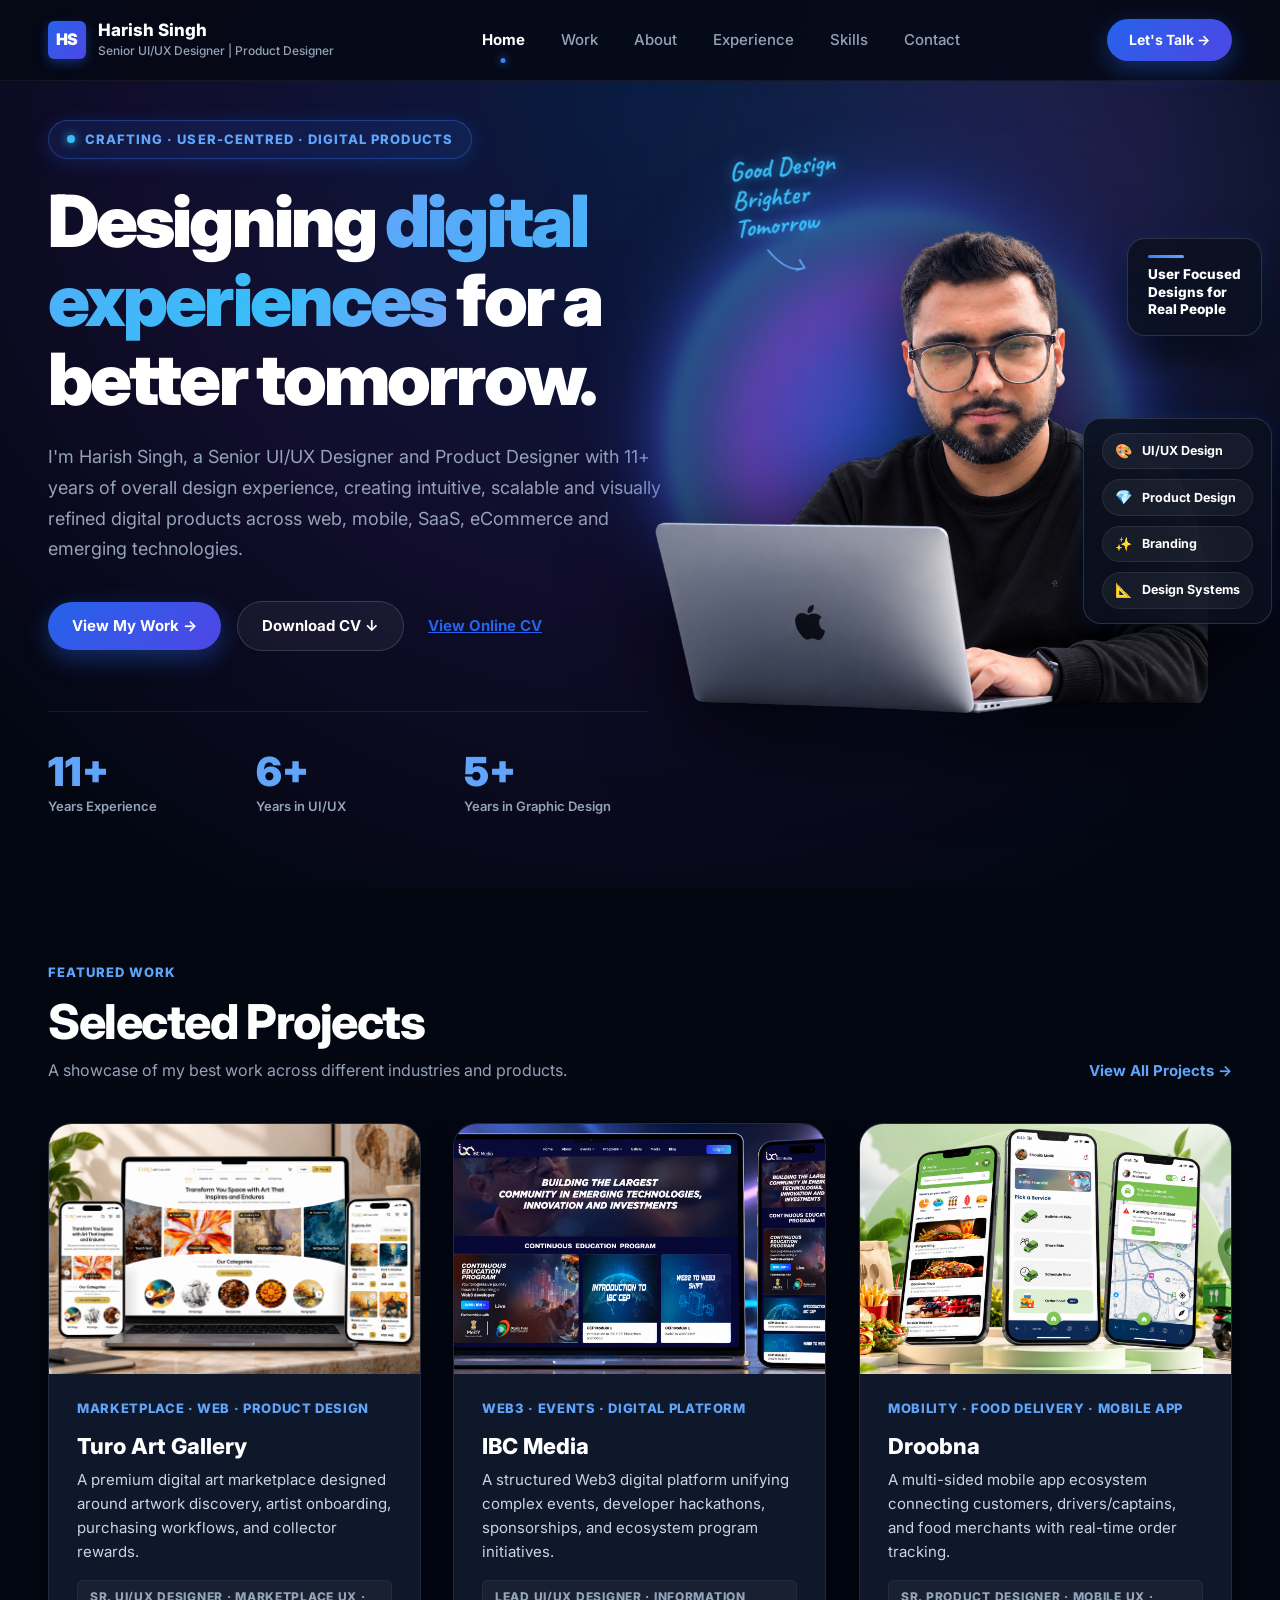
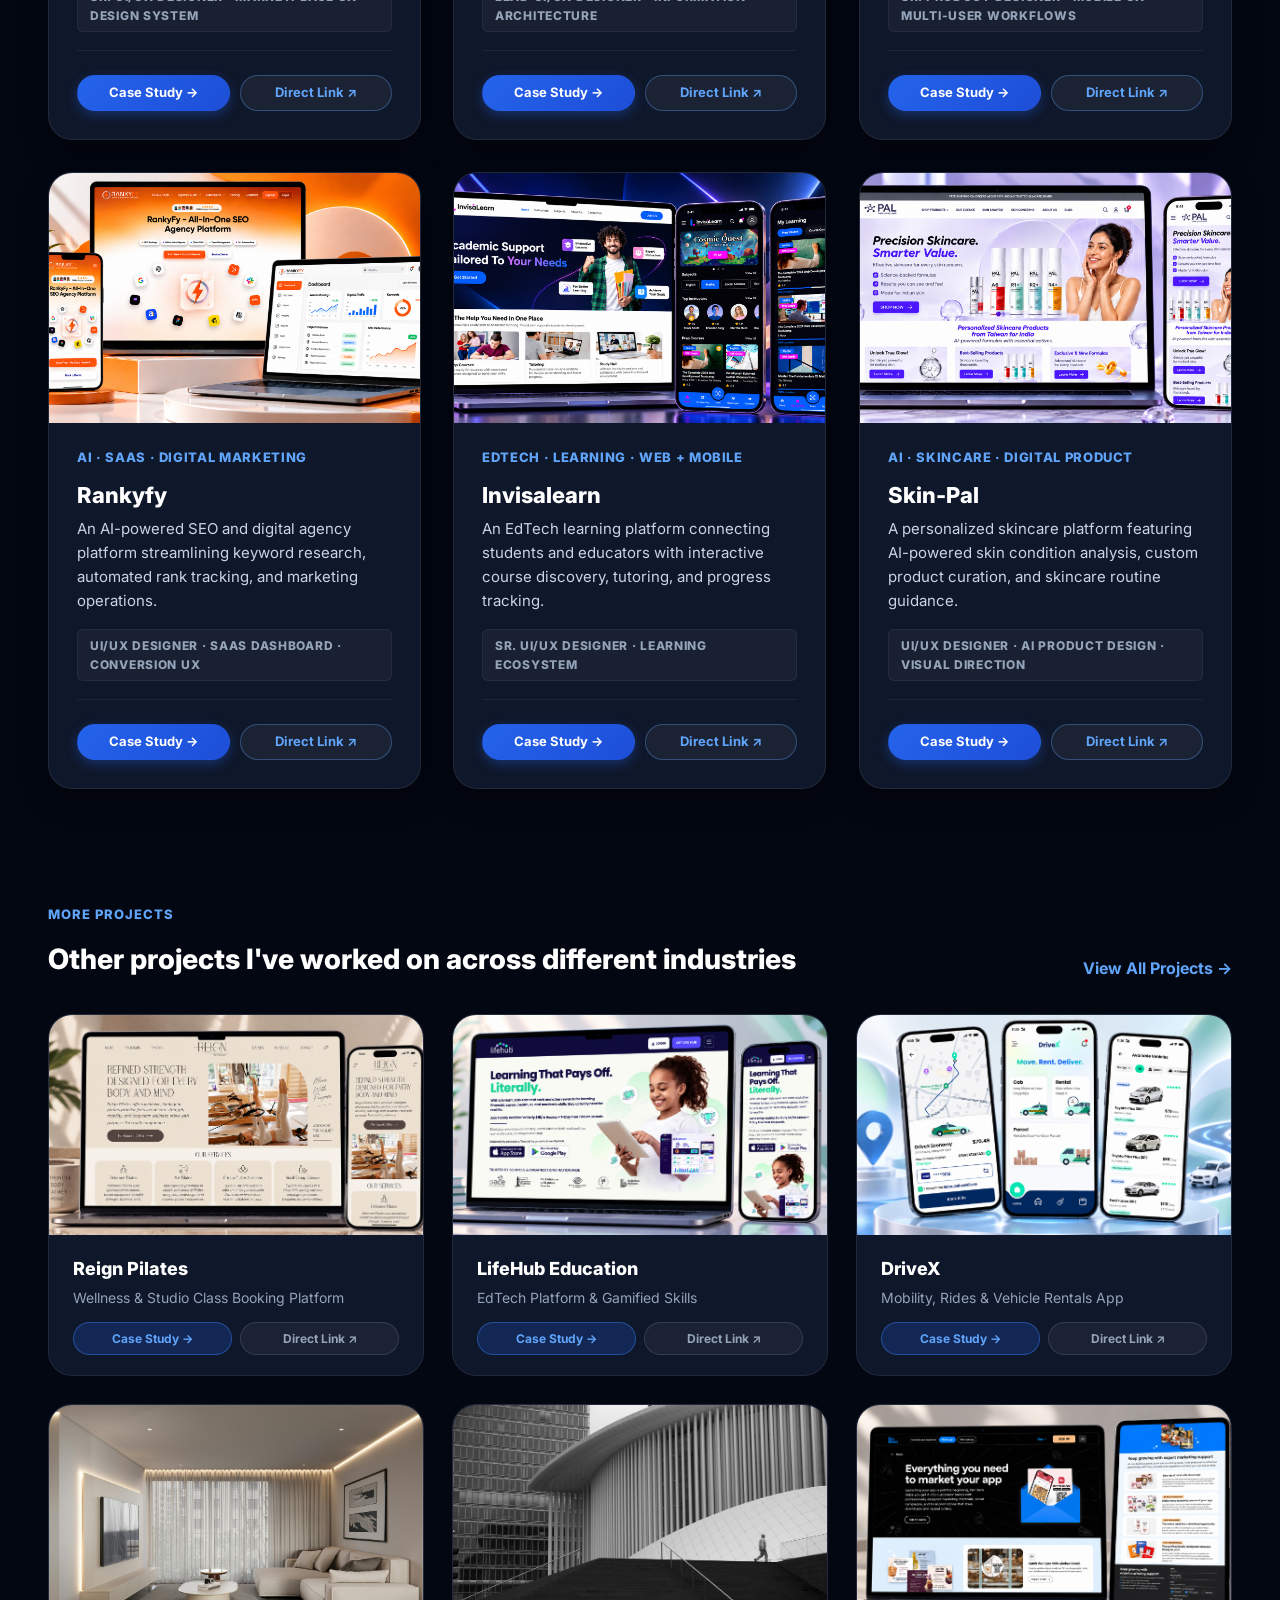
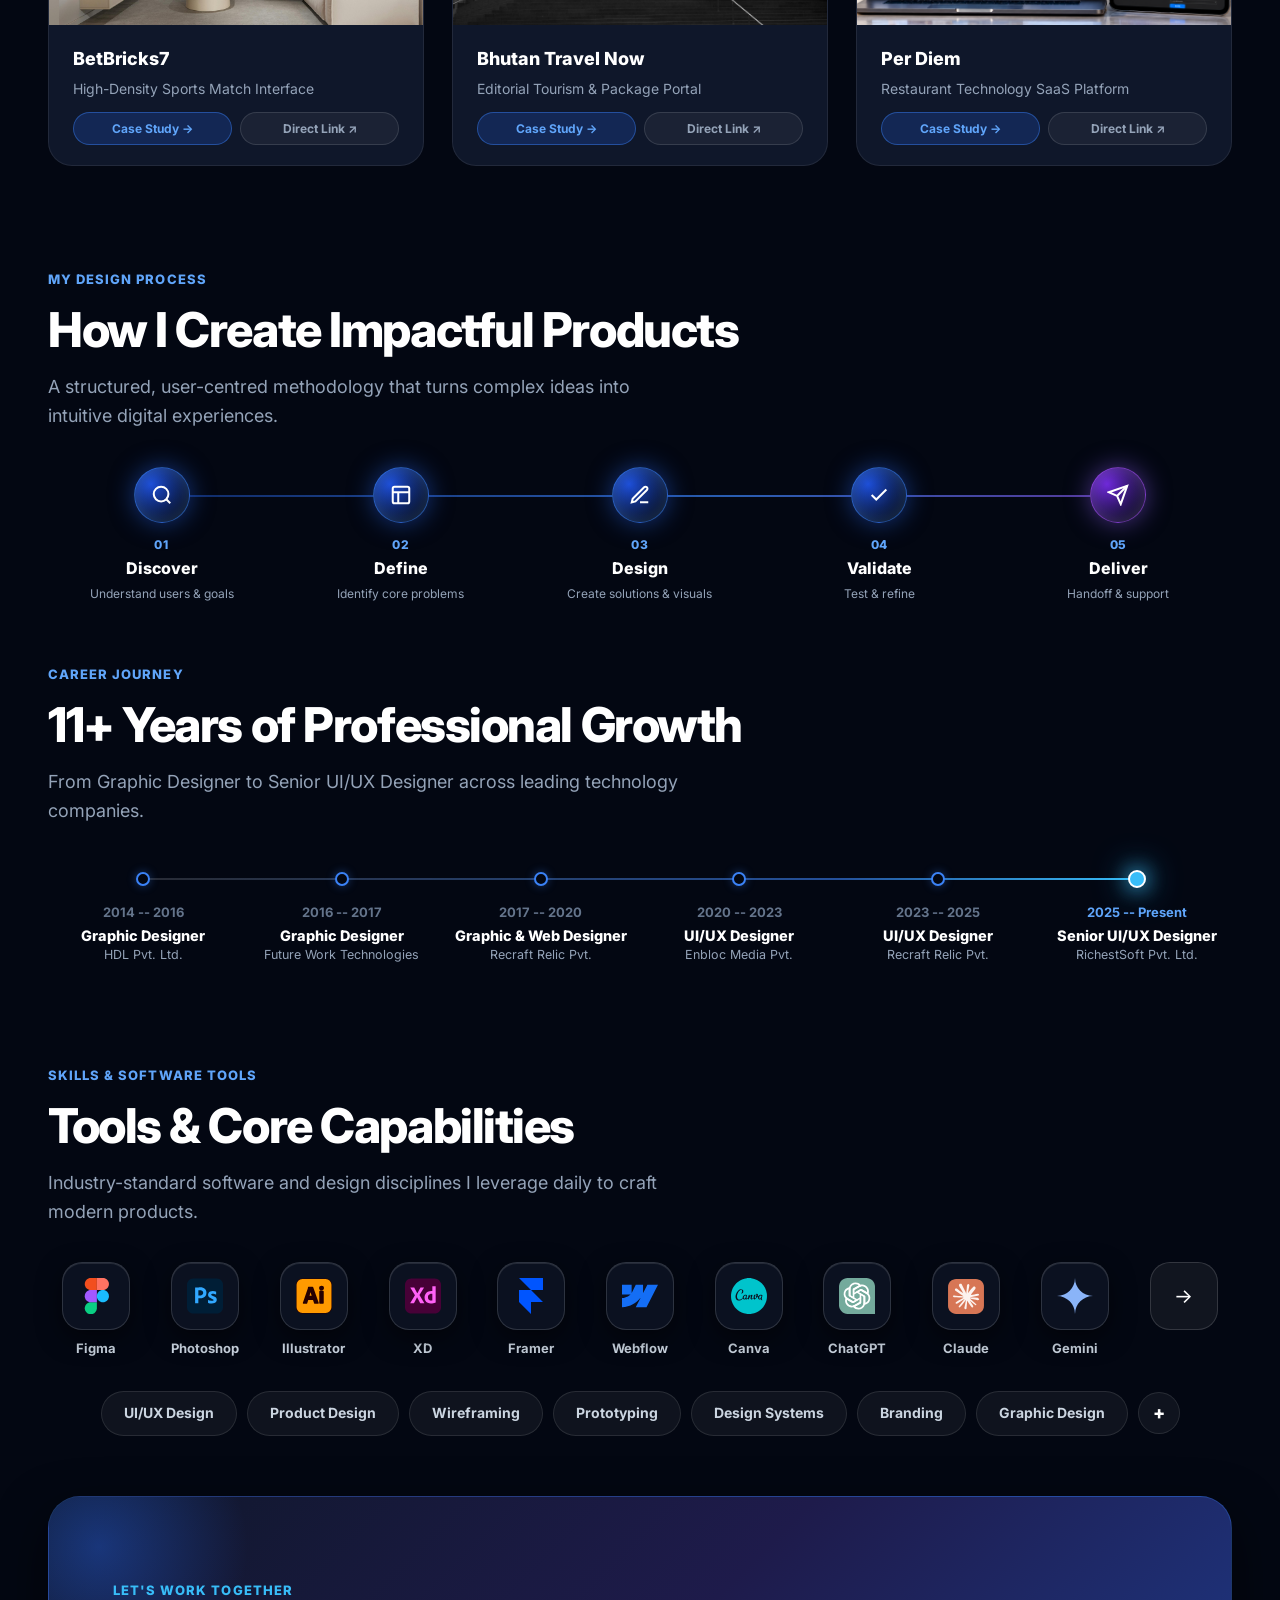
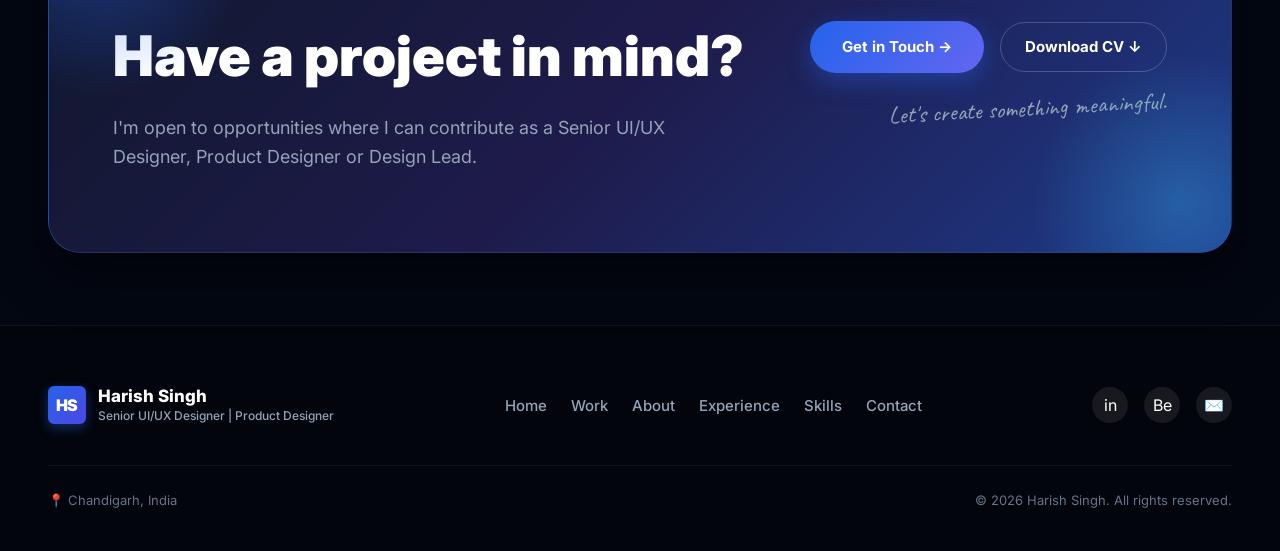
==== commit 48aa60c3: "feat: integrate new high-resolution design banner images for IBC Media and LifeHub Education" ====
--- a/index.html
+++ b/index.html
@@ -204,7 +204,7 @@
             <!-- PROJECT 02: IBC MEDIA -->
             <article class="project-card-ref">
               <div class="card-media-box">
-                <img src="assets/images/portfolio_extracted_2.jpg" alt="IBC Media Web3 Mockup" loading="lazy">
+                <img src="assets/images/ibc_media_banner.png" alt="IBC Media Web3 Mockup" loading="lazy">
               </div>
               <div class="card-body-ref">
                 <span class="card-category-ref">WEB3 · EVENTS · DIGITAL PLATFORM</span>
@@ -349,13 +349,13 @@
               </div>
             </div>
             <div class="compact-card">
-              <div class="compact-img-box"><img src="assets/images/portfolio_extracted_6.jpg" alt="LifeHub Education"></div>
+              <div class="compact-img-box"><img src="assets/images/lifehub_banner.png" alt="LifeHub Education"></div>
               <div class="compact-card-body">
                 <h4>LifeHub Education</h4>
                 <p>EdTech Platform & Gamified Skills</p>
                 <div class="compact-btn-group">
                   <a href="case-study.html?project=lifehub-education" class="btn-compact btn-cs">Case Study →</a>
-                  <a href="https://lifehub.education/" target="_blank" rel="noopener noreferrer" class="btn-compact btn-live">Direct Link ↗</a>
+                  <a href="https://www.lifehubeducation.com/" target="_blank" rel="noopener noreferrer" class="btn-compact btn-live">Direct Link ↗</a>
                 </div>
               </div>
             </div>
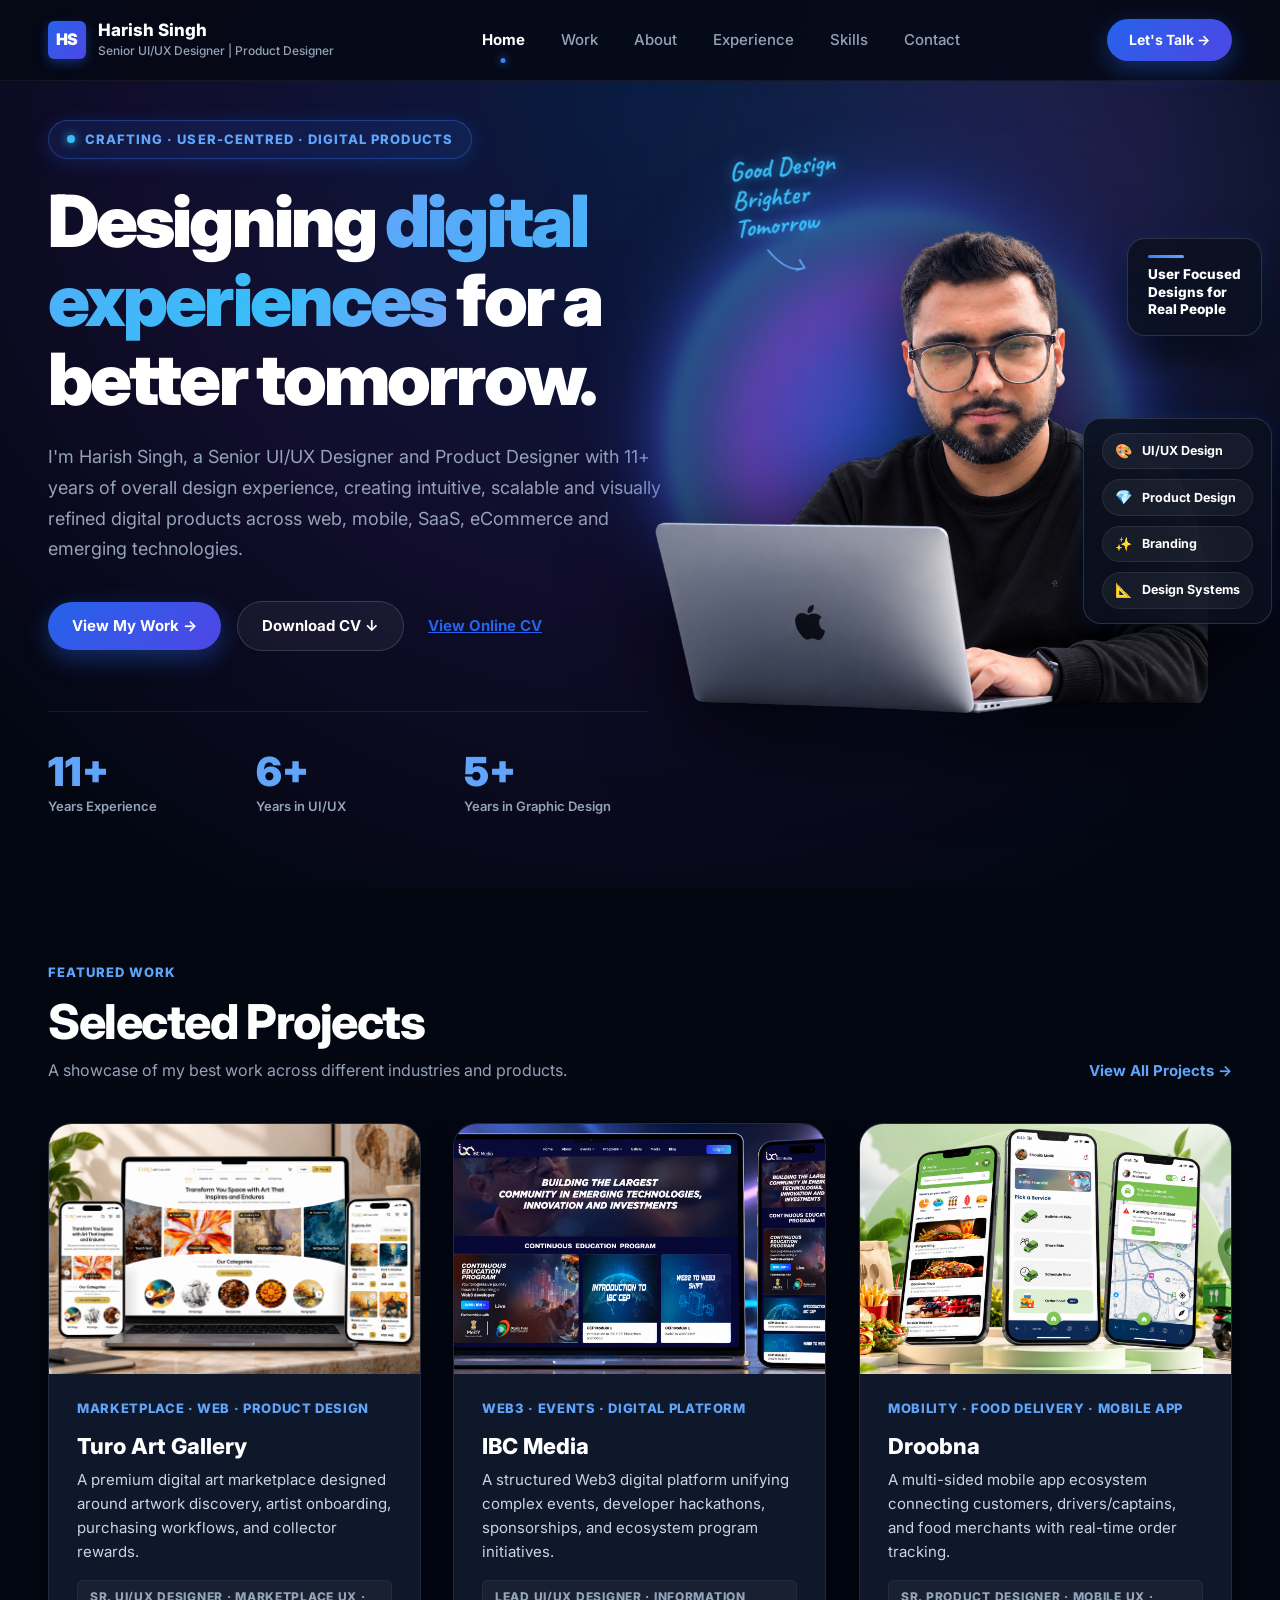
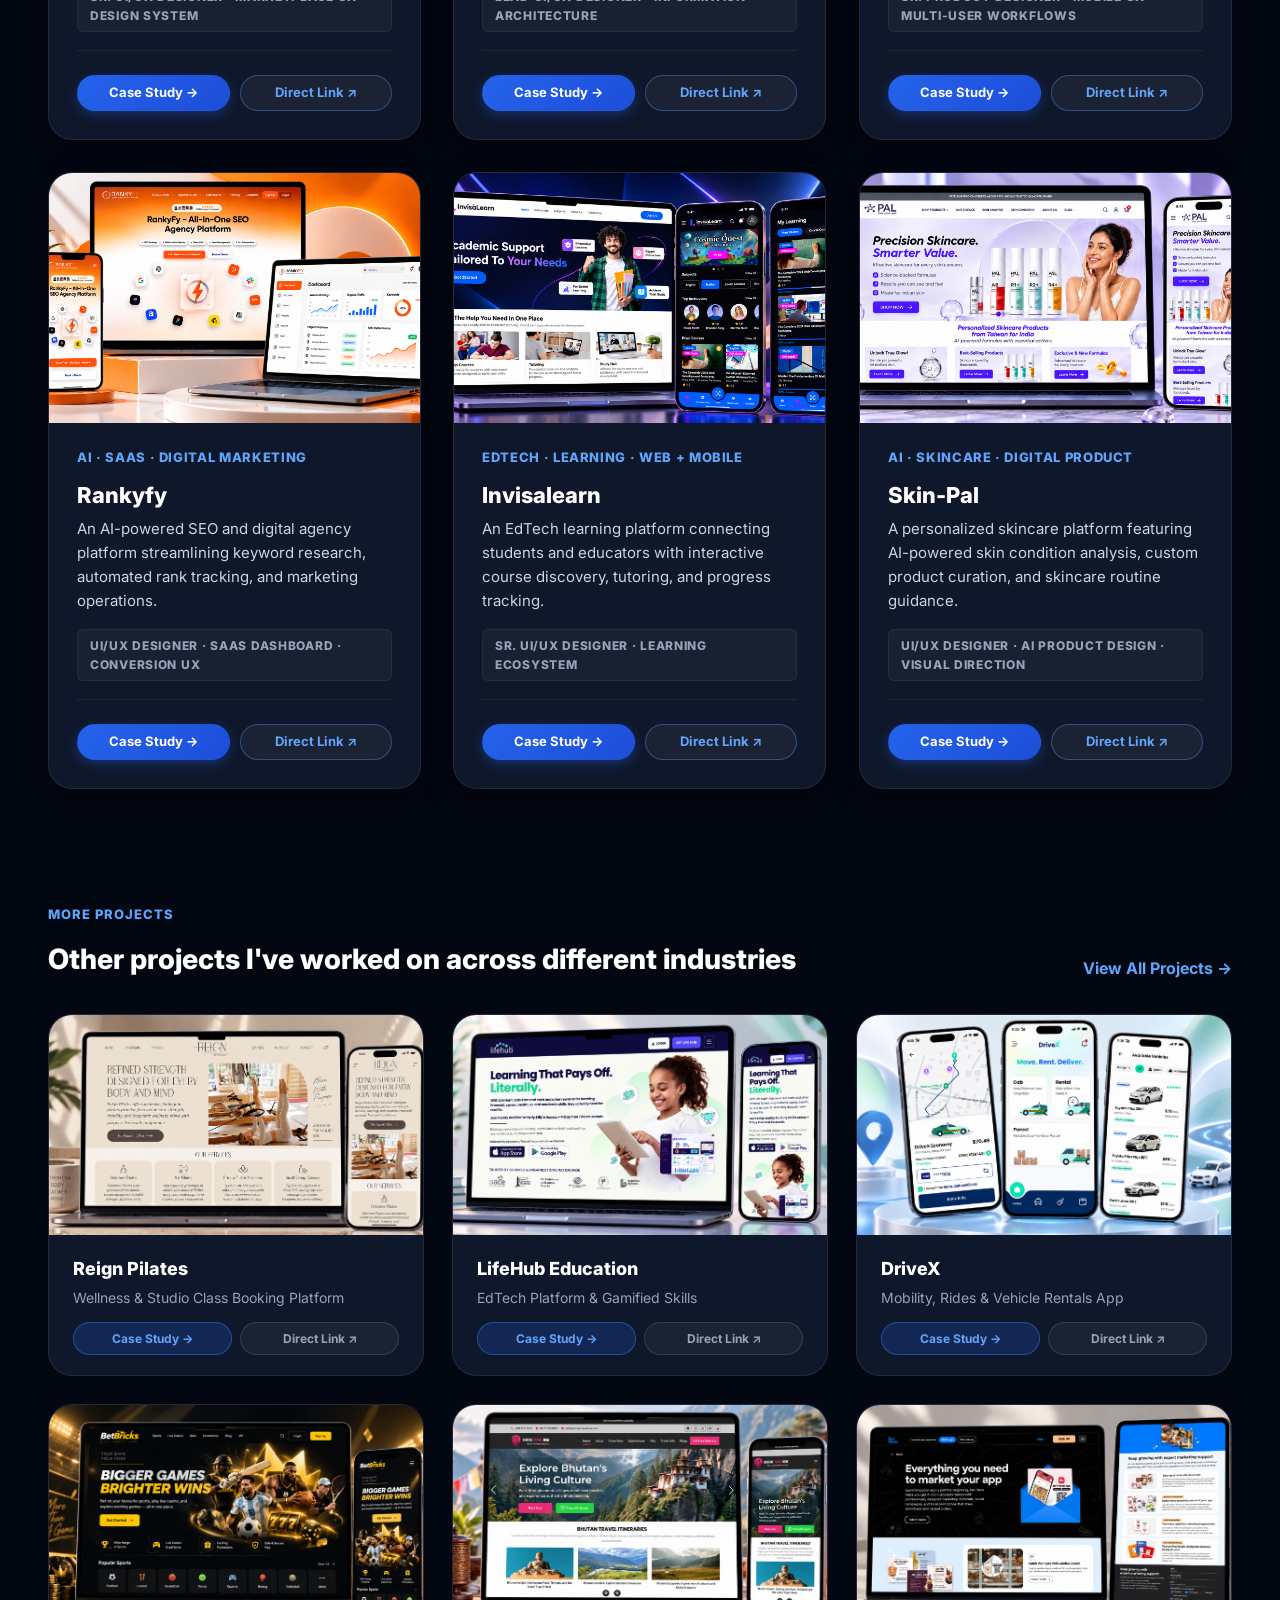
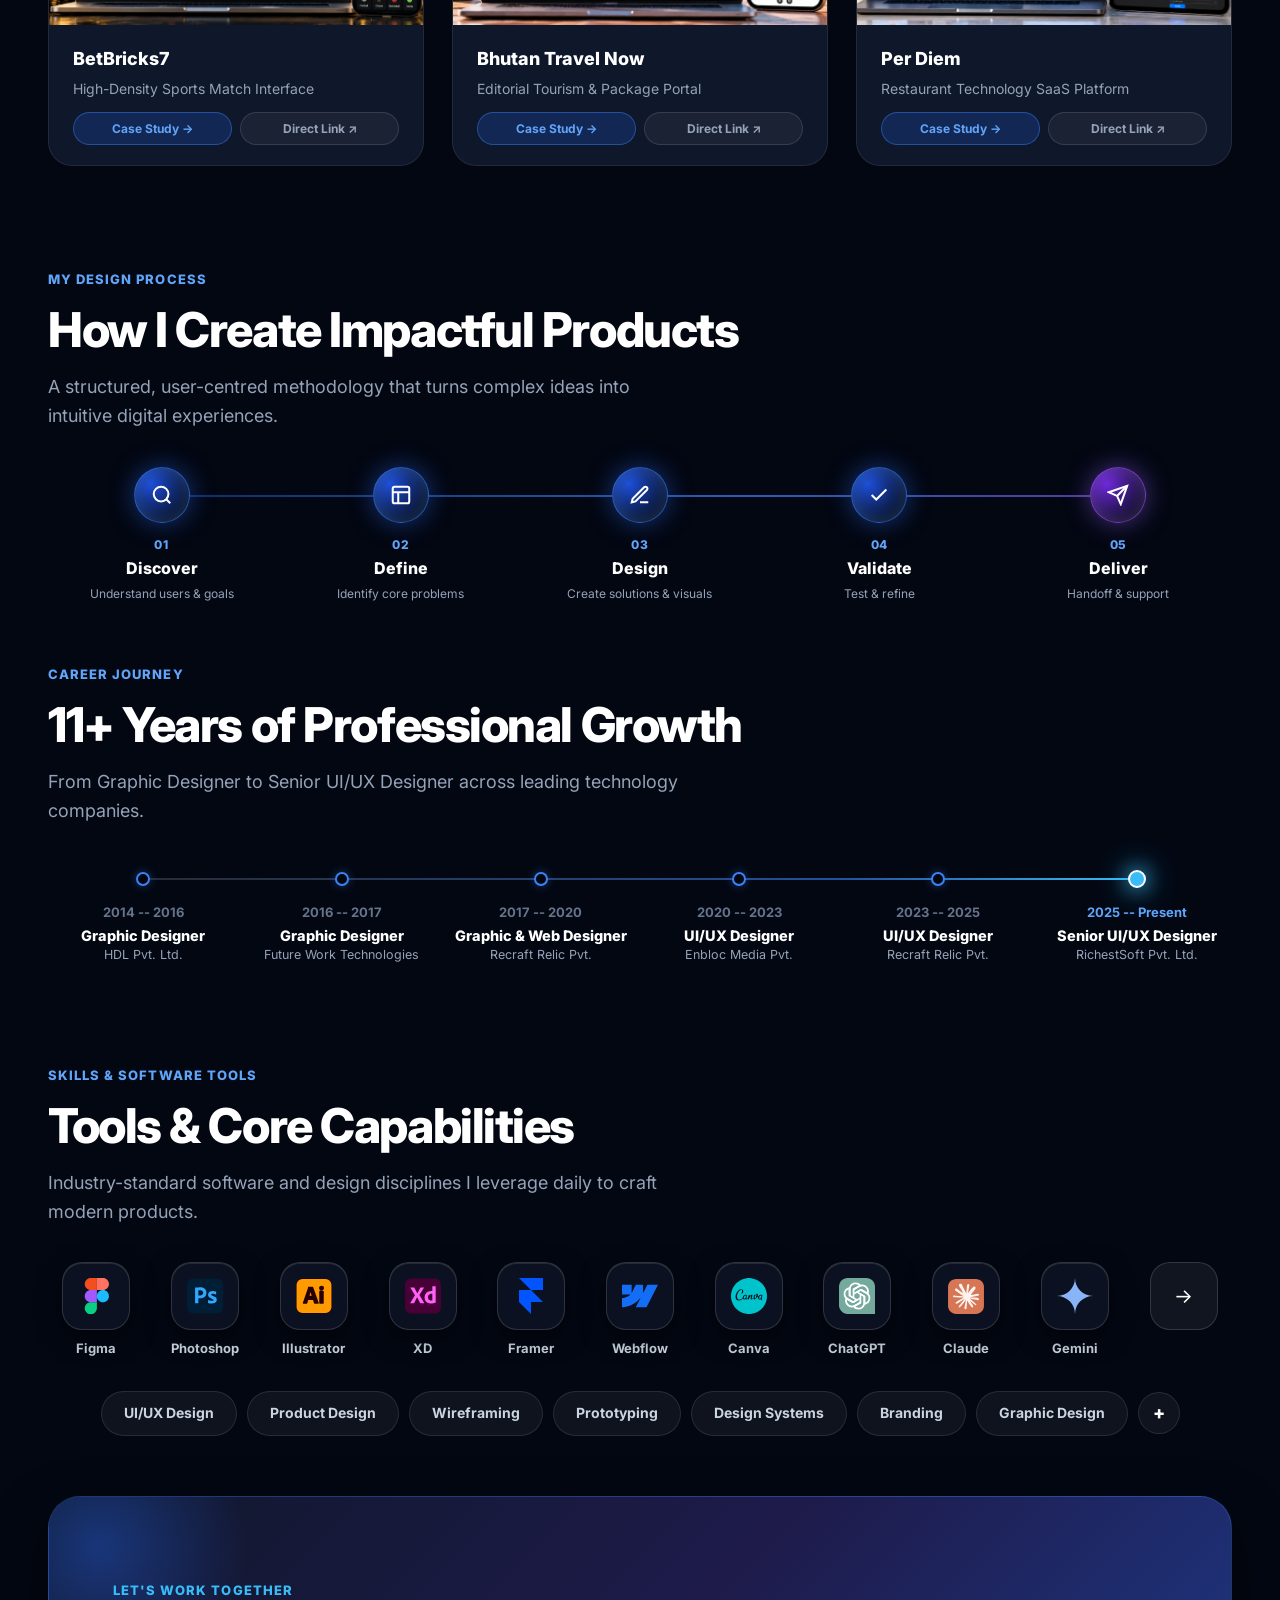
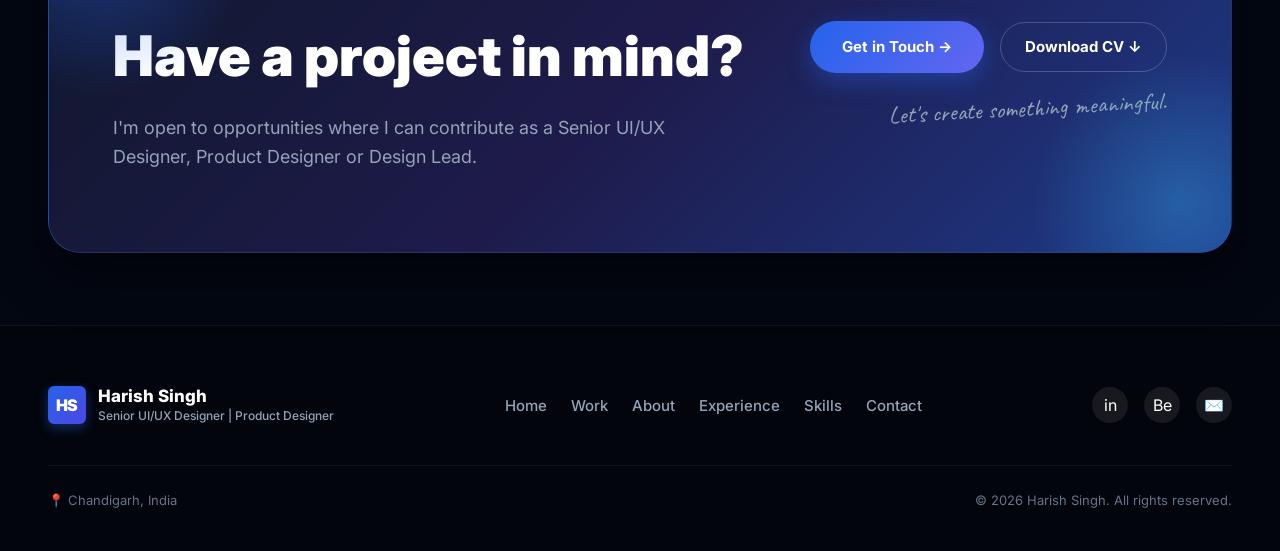
==== commit f4515f38: "feat: update BetBricks7 and Bhutan Travel Now project banners and clean up unused assets" ====
--- a/index.html
+++ b/index.html
@@ -371,7 +371,7 @@
               </div>
             </div>
             <div class="compact-card">
-              <div class="compact-img-box"><img src="assets/images/portfolio_extracted_8.jpg" alt="BetBricks7"></div>
+              <div class="compact-img-box"><img src="assets/images/betbricks7_banner.png" alt="BetBricks7"></div>
               <div class="compact-card-body">
                 <h4>BetBricks7</h4>
                 <p>High-Density Sports Match Interface</p>
@@ -382,7 +382,7 @@
               </div>
             </div>
             <div class="compact-card">
-              <div class="compact-img-box"><img src="assets/images/portfolio_extracted_10.jpg" alt="Bhutan Travel Now"></div>
+              <div class="compact-img-box"><img src="assets/images/bhutan_banner.png" alt="Bhutan Travel Now"></div>
               <div class="compact-card-body">
                 <h4>Bhutan Travel Now</h4>
                 <p>Editorial Tourism & Package Portal</p>
@@ -825,7 +825,7 @@
             </article>
 
             <article class="project-card-ref archive-card" data-category="web">
-              <div class="card-media-box"><img src="assets/images/portfolio_extracted_8.jpg" alt="BetBricks7"></div>
+              <div class="card-media-box"><img src="assets/images/betbricks7_banner.png" alt="BetBricks7"></div>
               <div class="card-body-ref">
                 <span class="card-num-ref">10</span>
                 <h3 class="card-title-ref">BetBricks7</h3>
@@ -839,7 +839,7 @@
             </article>
 
             <article class="project-card-ref archive-card" data-category="web">
-              <div class="card-media-box"><img src="assets/images/portfolio_extracted_10.jpg" alt="Bhutan Travel Now"></div>
+              <div class="card-media-box"><img src="assets/images/bhutan_banner.png" alt="Bhutan Travel Now"></div>
               <div class="card-body-ref">
                 <span class="card-num-ref">11</span>
                 <h3 class="card-title-ref">Bhutan Travel Now</h3>
@@ -1341,7 +1341,7 @@
         </ul>
 
         <div class="footer-social-links">
-          <a href="https://linkedin.com" target="_blank" class="footer-social-icon" aria-label="LinkedIn">in</a>
+          <a href="https://www.linkedin.com/in/harishsinghnegi/" target="_blank" rel="noopener noreferrer" class="footer-social-icon" aria-label="LinkedIn">in</a>
           <a href="https://behance.net" target="_blank" class="footer-social-icon" aria-label="Behance">Be</a>
           <a href="mailto:hariwork92@gmail.com" class="footer-social-icon" aria-label="Email">✉️</a>
         </div>
@@ -1399,8 +1399,9 @@
               11+ Years Experience · 6 Years UI/UX · 5 Years Graphic Design
             </div>
             <div class="cv-meta-bar">
-              <span class="cv-meta-item">📞 9876895034</span>
+              <span class="cv-meta-item">📞 +91 98768 95034</span>
               <span class="cv-meta-item">✉️ hariwork92@gmail.com</span>
+              <span class="cv-meta-item">💼 <a href="https://www.linkedin.com/in/harishsinghnegi/" target="_blank" rel="noopener noreferrer" style="color: inherit; text-decoration: underline;">LinkedIn Profile</a></span>
               <span class="cv-meta-item">📍 Chandigarh, India</span>
             </div>
           </div>
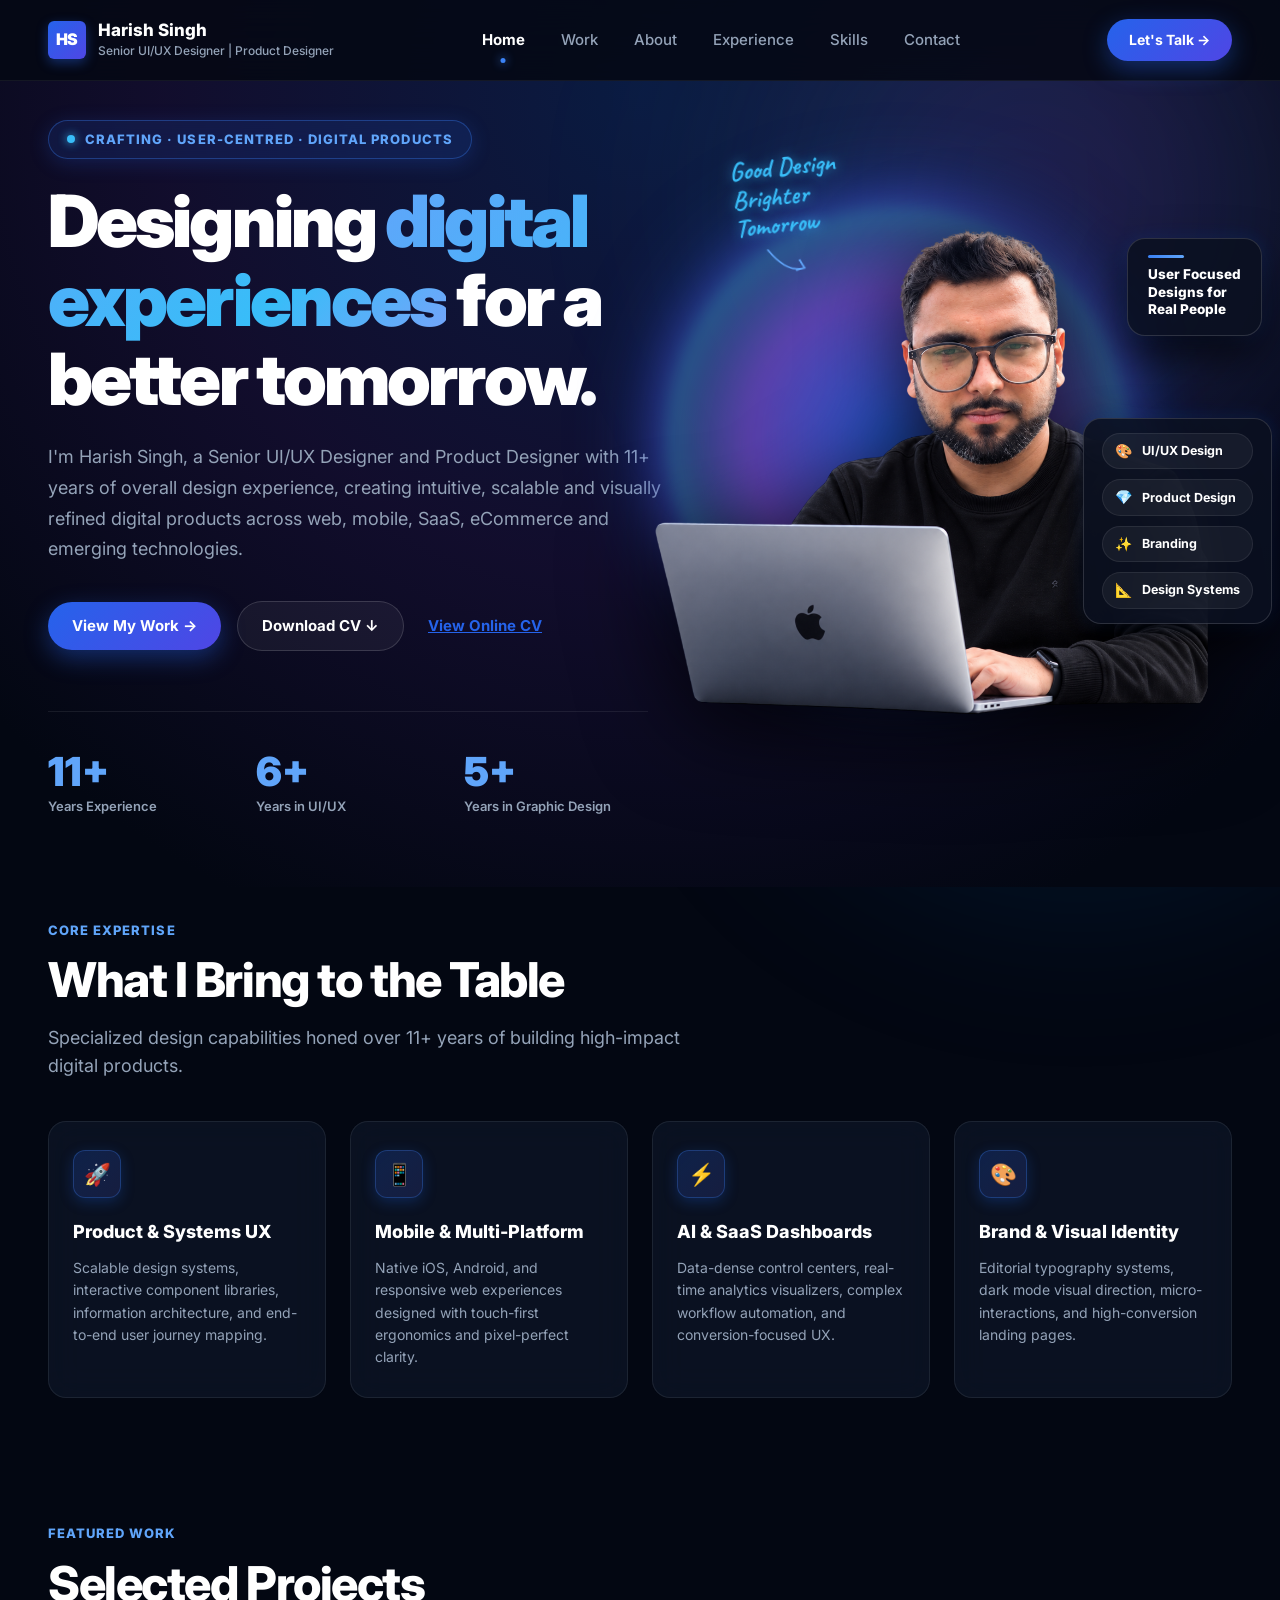
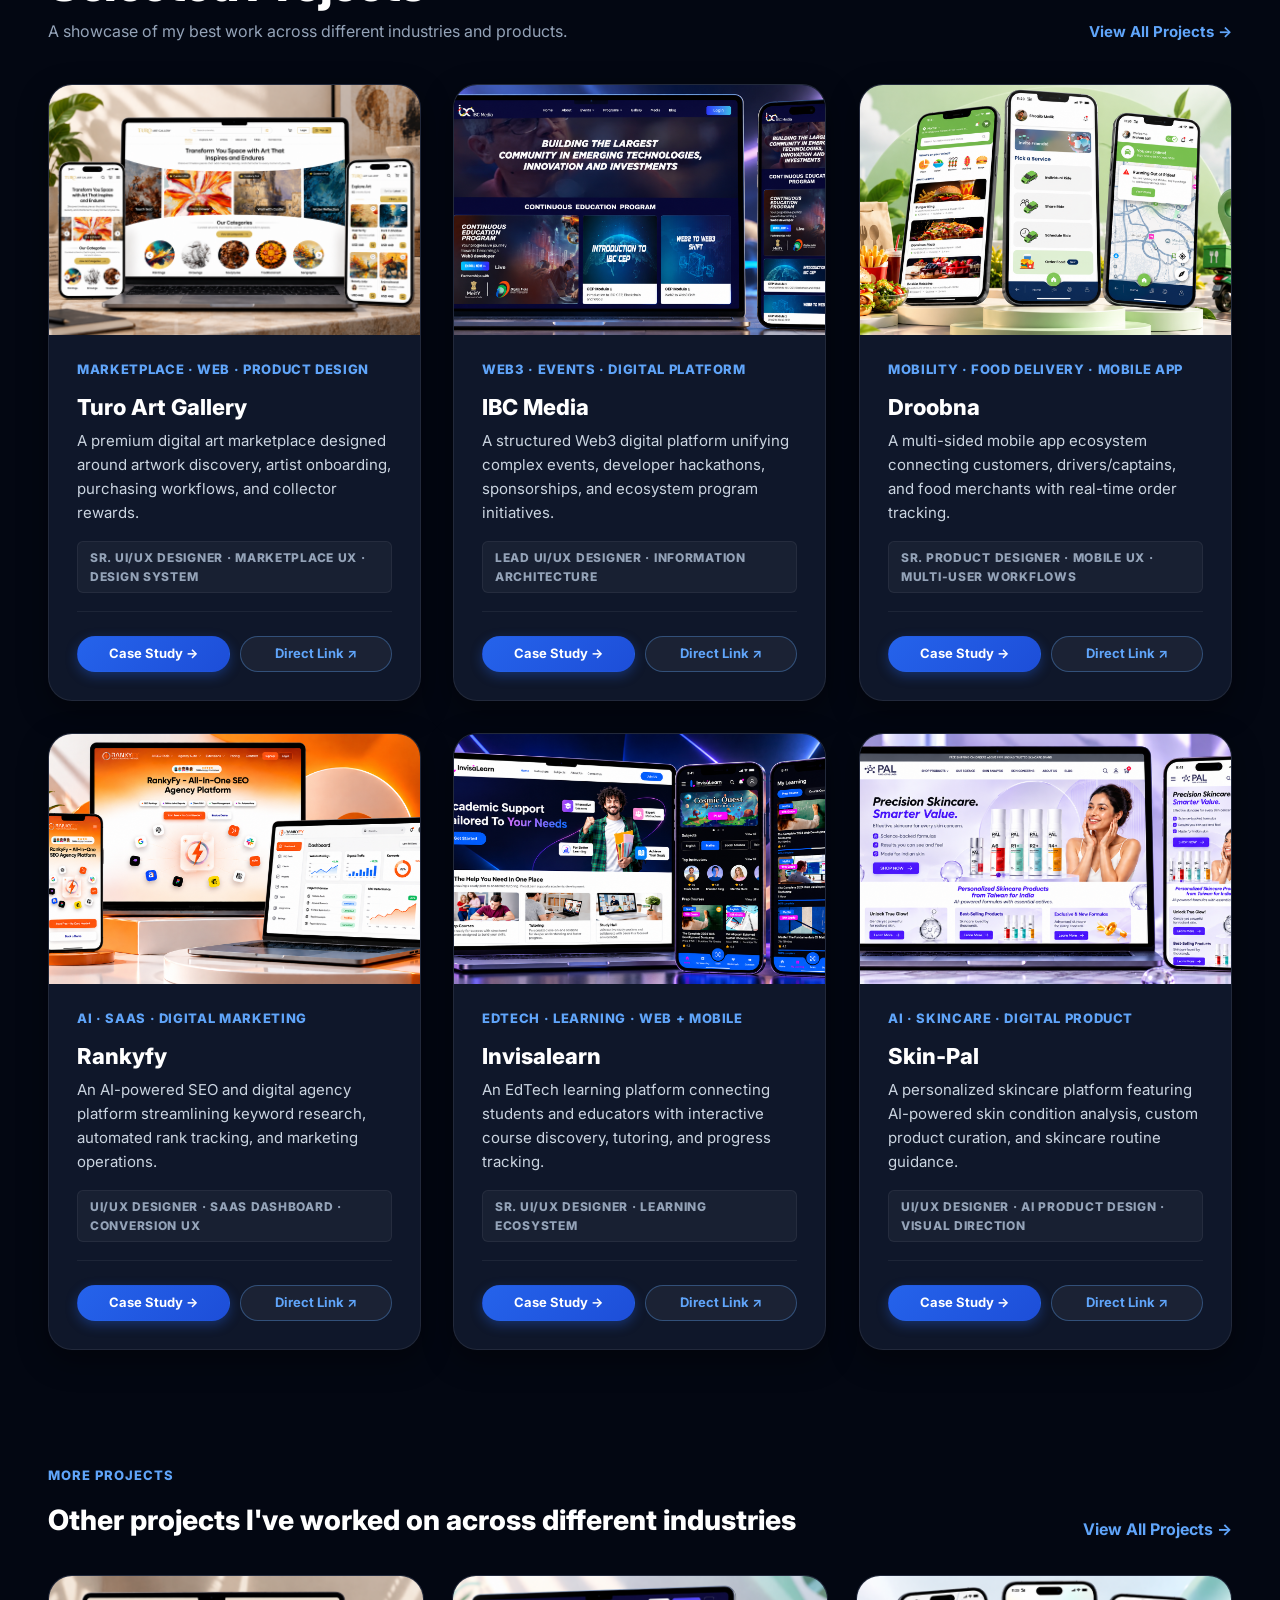
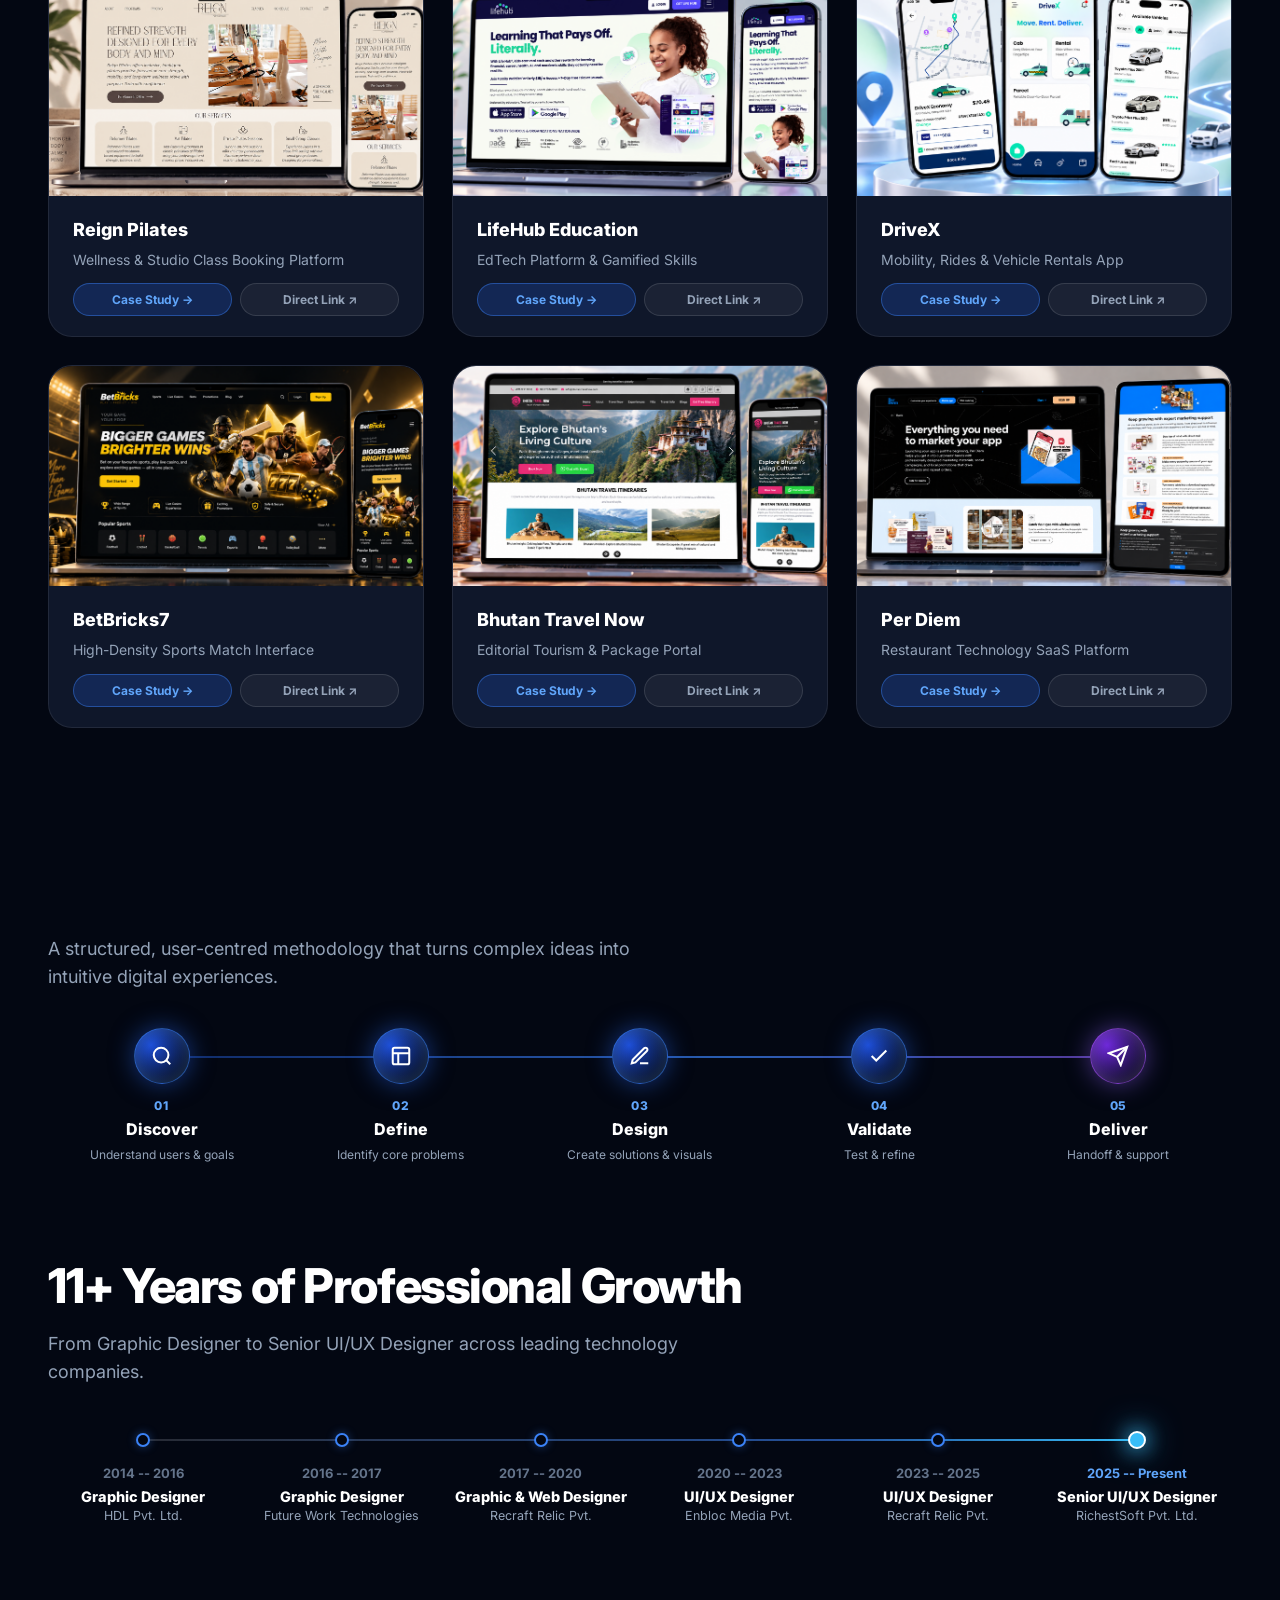
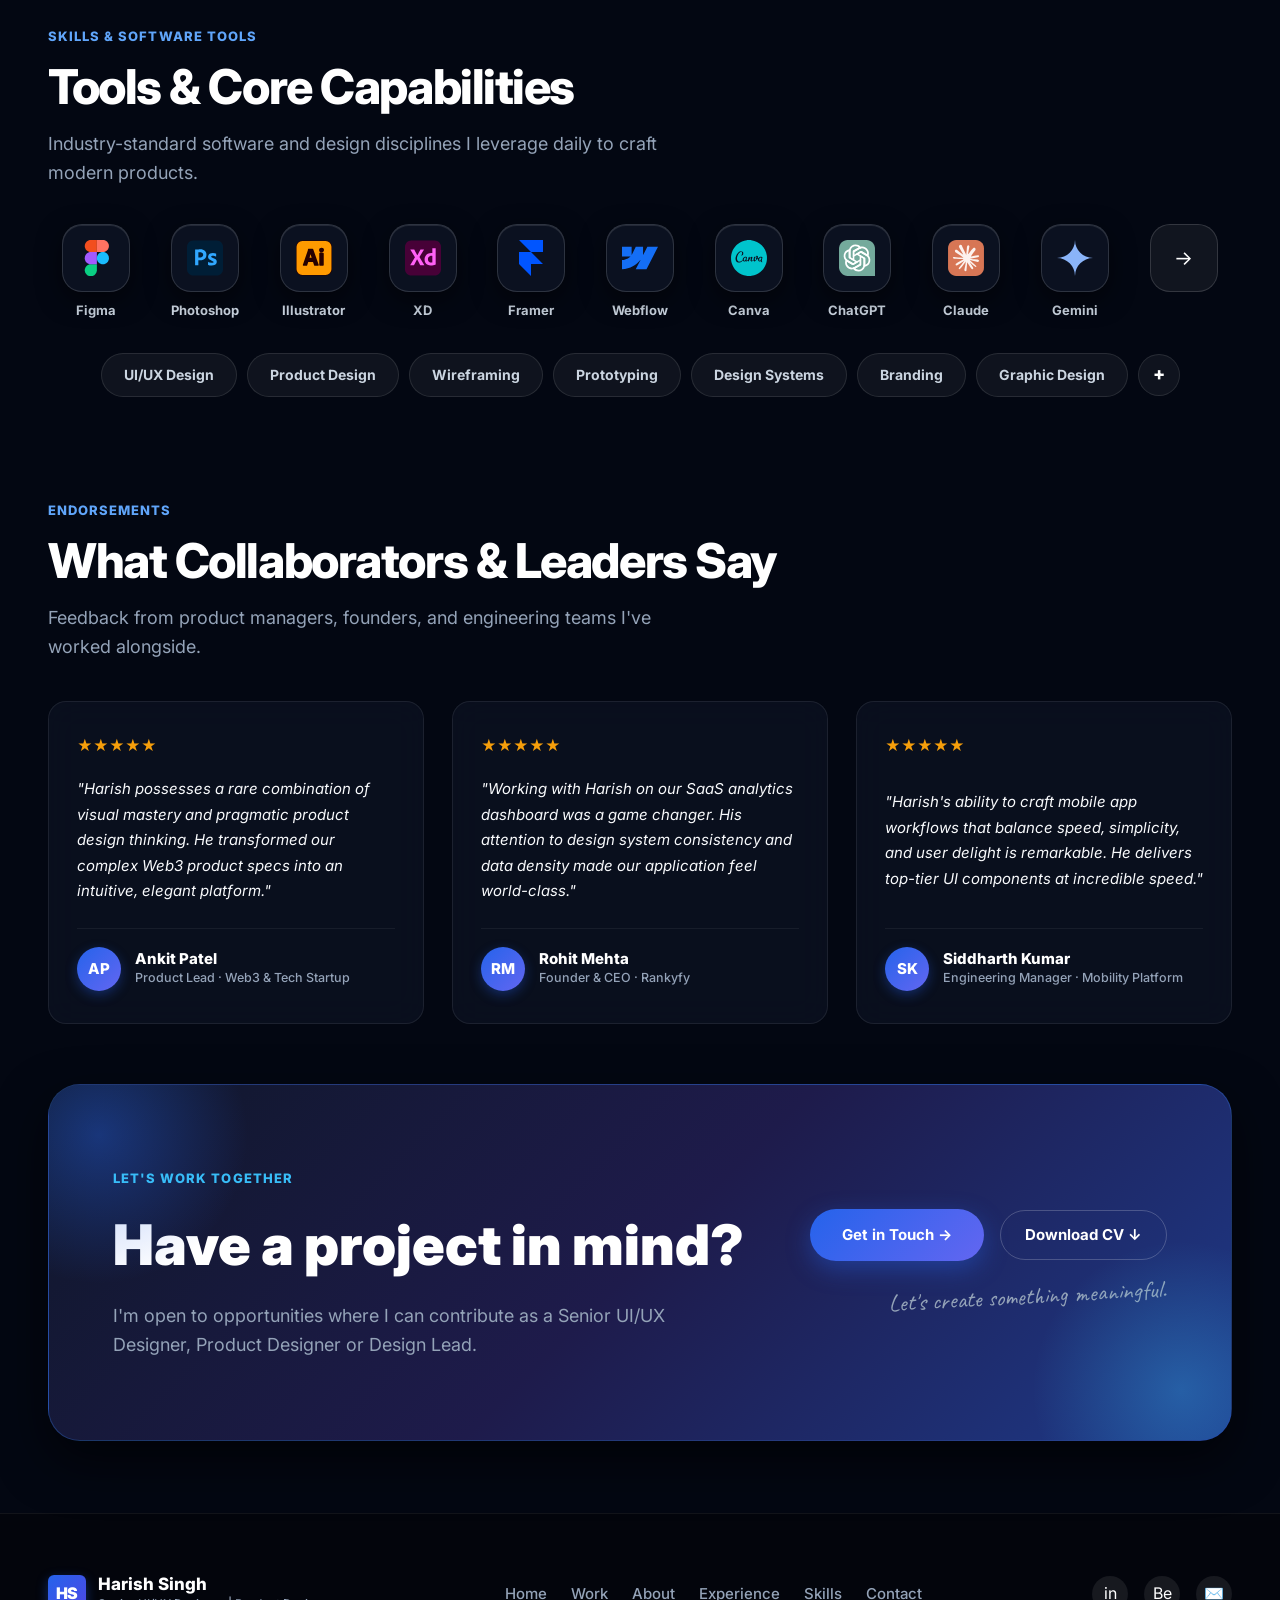
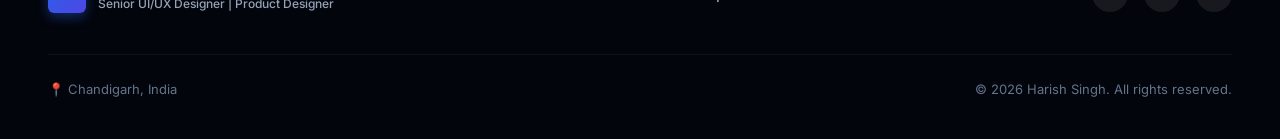
==== commit 7ecf90f4: "feat: enhance landing homepage with Core Specializations showcase and Client Endorsements" ====
--- a/index.html
+++ b/index.html
@@ -161,6 +161,43 @@
         </div>
       </section>
 
+      <!-- CORE SPECIALIZATIONS SHOWCASE -->
+      <section class="section" style="padding-top: 30px; padding-bottom: 50px;">
+        <div class="container">
+          <div class="section-header" style="margin-bottom: 32px;">
+            <span class="section-eyebrow">CORE EXPERTISE</span>
+            <h2 class="section-title">What I Bring to the Table</h2>
+            <p class="section-subtitle" style="margin: 0;">Specialized design capabilities honed over 11+ years of building high-impact digital products.</p>
+          </div>
+
+          <div class="specializations-grid">
+            <div class="spec-card">
+              <div class="spec-icon-box">🚀</div>
+              <h3>Product & Systems UX</h3>
+              <p>Scalable design systems, interactive component libraries, information architecture, and end-to-end user journey mapping.</p>
+            </div>
+
+            <div class="spec-card">
+              <div class="spec-icon-box">📱</div>
+              <h3>Mobile & Multi-Platform</h3>
+              <p>Native iOS, Android, and responsive web experiences designed with touch-first ergonomics and pixel-perfect clarity.</p>
+            </div>
+
+            <div class="spec-card">
+              <div class="spec-icon-box">⚡</div>
+              <h3>AI & SaaS Dashboards</h3>
+              <p>Data-dense control centers, real-time analytics visualizers, complex workflow automation, and conversion-focused UX.</p>
+            </div>
+
+            <div class="spec-card">
+              <div class="spec-icon-box">🎨</div>
+              <h3>Brand & Visual Identity</h3>
+              <p>Editorial typography systems, dark mode visual direction, micro-interactions, and high-conversion landing pages.</p>
+            </div>
+          </div>
+        </div>
+      </section>
+
       <!-- SELECTED PROJECTS (EXACT 3x2 GRID MATCHING REFERENCE DESIGN) -->
       <section class="section" style="background-color: var(--bg-primary);">
         <div class="container">
@@ -645,6 +682,55 @@
         </div>
       </section>
 
+      <!-- RECOMMENDATIONS & ENDORSEMENTS SECTION -->
+      <section class="section" style="padding-top: 40px; padding-bottom: 60px;">
+        <div class="container">
+          <div class="section-header" style="margin-bottom: 36px;">
+            <span class="section-eyebrow">ENDORSEMENTS</span>
+            <h2 class="section-title">What Collaborators & Leaders Say</h2>
+            <p class="section-subtitle" style="margin: 0;">Feedback from product managers, founders, and engineering teams I've worked alongside.</p>
+          </div>
+
+          <div class="testimonials-grid">
+            <div class="testimonial-card">
+              <div class="testimonial-stars">★★★★★</div>
+              <p class="testimonial-quote">"Harish possesses a rare combination of visual mastery and pragmatic product design thinking. He transformed our complex Web3 product specs into an intuitive, elegant platform."</p>
+              <div class="testimonial-author">
+                <div class="author-avatar">AP</div>
+                <div class="author-info">
+                  <h4>Ankit Patel</h4>
+                  <p>Product Lead · Web3 & Tech Startup</p>
+                </div>
+              </div>
+            </div>
+
+            <div class="testimonial-card">
+              <div class="testimonial-stars">★★★★★</div>
+              <p class="testimonial-quote">"Working with Harish on our SaaS analytics dashboard was a game changer. His attention to design system consistency and data density made our application feel world-class."</p>
+              <div class="testimonial-author">
+                <div class="author-avatar">RM</div>
+                <div class="author-info">
+                  <h4>Rohit Mehta</h4>
+                  <p>Founder & CEO · Rankyfy</p>
+                </div>
+              </div>
+            </div>
+
+            <div class="testimonial-card">
+              <div class="testimonial-stars">★★★★★</div>
+              <p class="testimonial-quote">"Harish's ability to craft mobile app workflows that balance speed, simplicity, and user delight is remarkable. He delivers top-tier UI components at incredible speed."</p>
+              <div class="testimonial-author">
+                <div class="author-avatar">SK</div>
+                <div class="author-info">
+                  <h4>Siddharth Kumar</h4>
+                  <p>Engineering Manager · Mobility Platform</p>
+                </div>
+              </div>
+            </div>
+          </div>
+        </div>
+      </section>
+
       <!-- GLOBAL CTA BANNER ("LET'S WORK TOGETHER") -->
       <section class="section" style="padding-top: 0;">
         <div class="container">
@@ -713,7 +799,7 @@
             </article>
 
             <article class="project-card-ref archive-card" data-category="uiux web web3">
-              <div class="card-media-box"><img src="assets/images/portfolio_extracted_2.jpg" alt="IBC Media"></div>
+              <div class="card-media-box"><img src="assets/images/ibc_media_banner.png" alt="IBC Media"></div>
               <div class="card-body-ref">
                 <span class="card-num-ref">02</span>
                 <h3 class="card-title-ref">IBC Media</h3>
@@ -741,7 +827,7 @@
             </article>
 
             <article class="project-card-ref archive-card" data-category="uiux saas ai">
-              <div class="card-media-box"><img src="assets/images/rankyfy_dashboard.png" alt="Rankyfy"></div>
+              <div class="card-media-box"><img src="assets/images/rankyfy_banner.png" alt="Rankyfy"></div>
               <div class="card-body-ref">
                 <span class="card-num-ref">04</span>
                 <h3 class="card-title-ref">Rankyfy</h3>
@@ -755,7 +841,7 @@
             </article>
 
             <article class="project-card-ref archive-card" data-category="uiux web mobile">
-              <div class="card-media-box"><img src="assets/images/portfolio_extracted_3.jpg" alt="Invisalearn"></div>
+              <div class="card-media-box"><img src="assets/images/invisalearn_banner.png" alt="Invisalearn"></div>
               <div class="card-body-ref">
                 <span class="card-num-ref">05</span>
                 <h3 class="card-title-ref">Invisalearn</h3>
@@ -769,7 +855,7 @@
             </article>
 
             <article class="project-card-ref archive-card" data-category="uiux mobile ai">
-              <div class="card-media-box"><img src="assets/images/portfolio_extracted_4.jpg" alt="Skin-Pal"></div>
+              <div class="card-media-box"><img src="assets/images/skin_pal_banner.png" alt="Skin-Pal"></div>
               <div class="card-body-ref">
                 <span class="card-num-ref">06</span>
                 <h3 class="card-title-ref">Skin-Pal</h3>
@@ -783,7 +869,7 @@
             </article>
 
             <article class="project-card-ref archive-card" data-category="web">
-              <div class="card-media-box"><img src="assets/images/portfolio_extracted_5.jpg" alt="Reign Pilates"></div>
+              <div class="card-media-box"><img src="assets/images/reign_studio_banner.png" alt="Reign Pilates"></div>
               <div class="card-body-ref">
                 <span class="card-num-ref">07</span>
                 <h3 class="card-title-ref">Reign Pilates</h3>
@@ -797,7 +883,7 @@
             </article>
 
             <article class="project-card-ref archive-card" data-category="web mobile">
-              <div class="card-media-box"><img src="assets/images/portfolio_extracted_6.jpg" alt="LifeHub Education"></div>
+              <div class="card-media-box"><img src="assets/images/lifehub_banner.png" alt="LifeHub Education"></div>
               <div class="card-body-ref">
                 <span class="card-num-ref">08</span>
                 <h3 class="card-title-ref">LifeHub Education</h3>
@@ -811,7 +897,7 @@
             </article>
 
             <article class="project-card-ref archive-card" data-category="mobile">
-              <div class="card-media-box"><img src="assets/images/portfolio_extracted_7.jpg" alt="DriveX"></div>
+              <div class="card-media-box"><img src="assets/images/drivex_banner.png" alt="DriveX"></div>
               <div class="card-body-ref">
                 <span class="card-num-ref">09</span>
                 <h3 class="card-title-ref">DriveX</h3>
@@ -853,7 +939,7 @@
             </article>
 
             <article class="project-card-ref archive-card" data-category="web saas">
-              <div class="card-media-box"><img src="assets/images/portfolio_extracted_11.jpg" alt="Per Diem"></div>
+              <div class="card-media-box"><img src="assets/images/perdiem_banner.png" alt="Per Diem"></div>
               <div class="card-body-ref">
                 <span class="card-num-ref">12</span>
                 <h3 class="card-title-ref">Per Diem</h3>
--- a/styles.css
+++ b/styles.css
@@ -2402,5 +2402,197 @@
   }
 }
 
-
-
+/* ==========================================
+   PREMIUM LANDING HOMEPAGE ENHANCEMENTS
+   ========================================== */
+
+/* Trust Bar / Social Proof Strip */
+.trust-proof-strip {
+  display: flex;
+  flex-wrap: wrap;
+  align-items: center;
+  gap: 28px;
+  margin-top: 28px;
+  padding-top: 22px;
+  border-top: 1px solid rgba(255, 255, 255, 0.08);
+}
+
+.trust-proof-item {
+  display: flex;
+  align-items: center;
+  gap: 10px;
+  font-size: 0.84375rem;
+  font-weight: 600;
+  color: var(--text-muted);
+}
+
+.trust-proof-icon {
+  font-size: 1rem;
+}
+
+/* Core Specializations Grid */
+.specializations-grid {
+  display: grid;
+  grid-template-columns: 1fr;
+  gap: 24px;
+  margin-top: 40px;
+}
+
+@media (min-width: 640px) {
+  .specializations-grid {
+    grid-template-columns: repeat(2, 1fr);
+  }
+}
+
+@media (min-width: 1024px) {
+  .specializations-grid {
+    grid-template-columns: repeat(4, 1fr);
+  }
+}
+
+.spec-card {
+  position: relative;
+  background: rgba(15, 23, 42, 0.65);
+  border: 1px solid rgba(255, 255, 255, 0.08);
+  border-radius: var(--radius-md);
+  padding: 28px 24px;
+  backdrop-filter: blur(16px);
+  -webkit-backdrop-filter: blur(16px);
+  transition: all var(--transition-base);
+  overflow: hidden;
+}
+
+.spec-card::before {
+  content: '';
+  position: absolute;
+  top: 0;
+  left: 0;
+  width: 100%;
+  height: 3px;
+  background: linear-gradient(90deg, #3B82F6, #818CF8);
+  opacity: 0;
+  transition: opacity var(--transition-fast);
+}
+
+.spec-card:hover {
+  transform: translateY(-6px);
+  border-color: rgba(59, 130, 246, 0.35);
+  box-shadow: 0 16px 36px rgba(0, 0, 0, 0.6), 0 0 24px rgba(37, 99, 235, 0.2);
+  background: rgba(19, 28, 51, 0.85);
+}
+
+.spec-card:hover::before {
+  opacity: 1;
+}
+
+.spec-icon-box {
+  width: 48px;
+  height: 48px;
+  border-radius: var(--radius-sm);
+  background: linear-gradient(135deg, rgba(37, 99, 235, 0.2), rgba(99, 102, 241, 0.15));
+  border: 1px solid rgba(59, 130, 246, 0.3);
+  display: flex;
+  align-items: center;
+  justify-content: center;
+  font-size: 1.35rem;
+  margin-bottom: 20px;
+  box-shadow: 0 4px 14px rgba(37, 99, 235, 0.25);
+}
+
+.spec-card h3 {
+  font-size: 1.125rem;
+  font-weight: 800;
+  color: var(--text-heading);
+  margin-bottom: 10px;
+}
+
+.spec-card p {
+  font-size: 0.875rem;
+  color: var(--text-muted);
+  line-height: 1.6;
+}
+
+/* Testimonials & Endorsements Section */
+.testimonials-grid {
+  display: grid;
+  grid-template-columns: 1fr;
+  gap: 28px;
+  margin-top: 40px;
+}
+
+@media (min-width: 992px) {
+  .testimonials-grid {
+    grid-template-columns: repeat(3, 1fr);
+  }
+}
+
+.testimonial-card {
+  position: relative;
+  background: rgba(11, 17, 32, 0.85);
+  border: 1px solid rgba(255, 255, 255, 0.08);
+  border-radius: var(--radius-md);
+  padding: 32px 28px;
+  backdrop-filter: blur(16px);
+  -webkit-backdrop-filter: blur(16px);
+  display: flex;
+  flex-direction: column;
+  justify-content: space-between;
+  transition: all var(--transition-base);
+}
+
+.testimonial-card:hover {
+  transform: translateY(-4px);
+  border-color: rgba(59, 130, 246, 0.3);
+  box-shadow: 0 20px 40px rgba(0, 0, 0, 0.6), 0 0 20px rgba(37, 99, 235, 0.15);
+}
+
+.testimonial-stars {
+  display: flex;
+  gap: 4px;
+  color: #F59E0B;
+  font-size: 0.9375rem;
+  margin-bottom: 18px;
+}
+
+.testimonial-quote {
+  font-size: 0.9375rem;
+  color: var(--text-main);
+  line-height: 1.7;
+  font-style: italic;
+  margin-bottom: 24px;
+}
+
+.testimonial-author {
+  display: flex;
+  align-items: center;
+  gap: 14px;
+  padding-top: 18px;
+  border-top: 1px solid rgba(255, 255, 255, 0.06);
+}
+
+.author-avatar {
+  width: 44px;
+  height: 44px;
+  border-radius: 50%;
+  background: linear-gradient(135deg, #2563EB, #6366F1);
+  color: white;
+  font-weight: 800;
+  font-size: 0.9375rem;
+  display: flex;
+  align-items: center;
+  justify-content: center;
+  box-shadow: 0 4px 12px rgba(37, 99, 235, 0.35);
+}
+
+.author-info h4 {
+  font-size: 0.9375rem;
+  font-weight: 800;
+  color: var(--text-heading);
+  line-height: 1.2;
+}
+
+.author-info p {
+  font-size: 0.78125rem;
+  color: var(--text-muted);
+  font-weight: 500;
+}
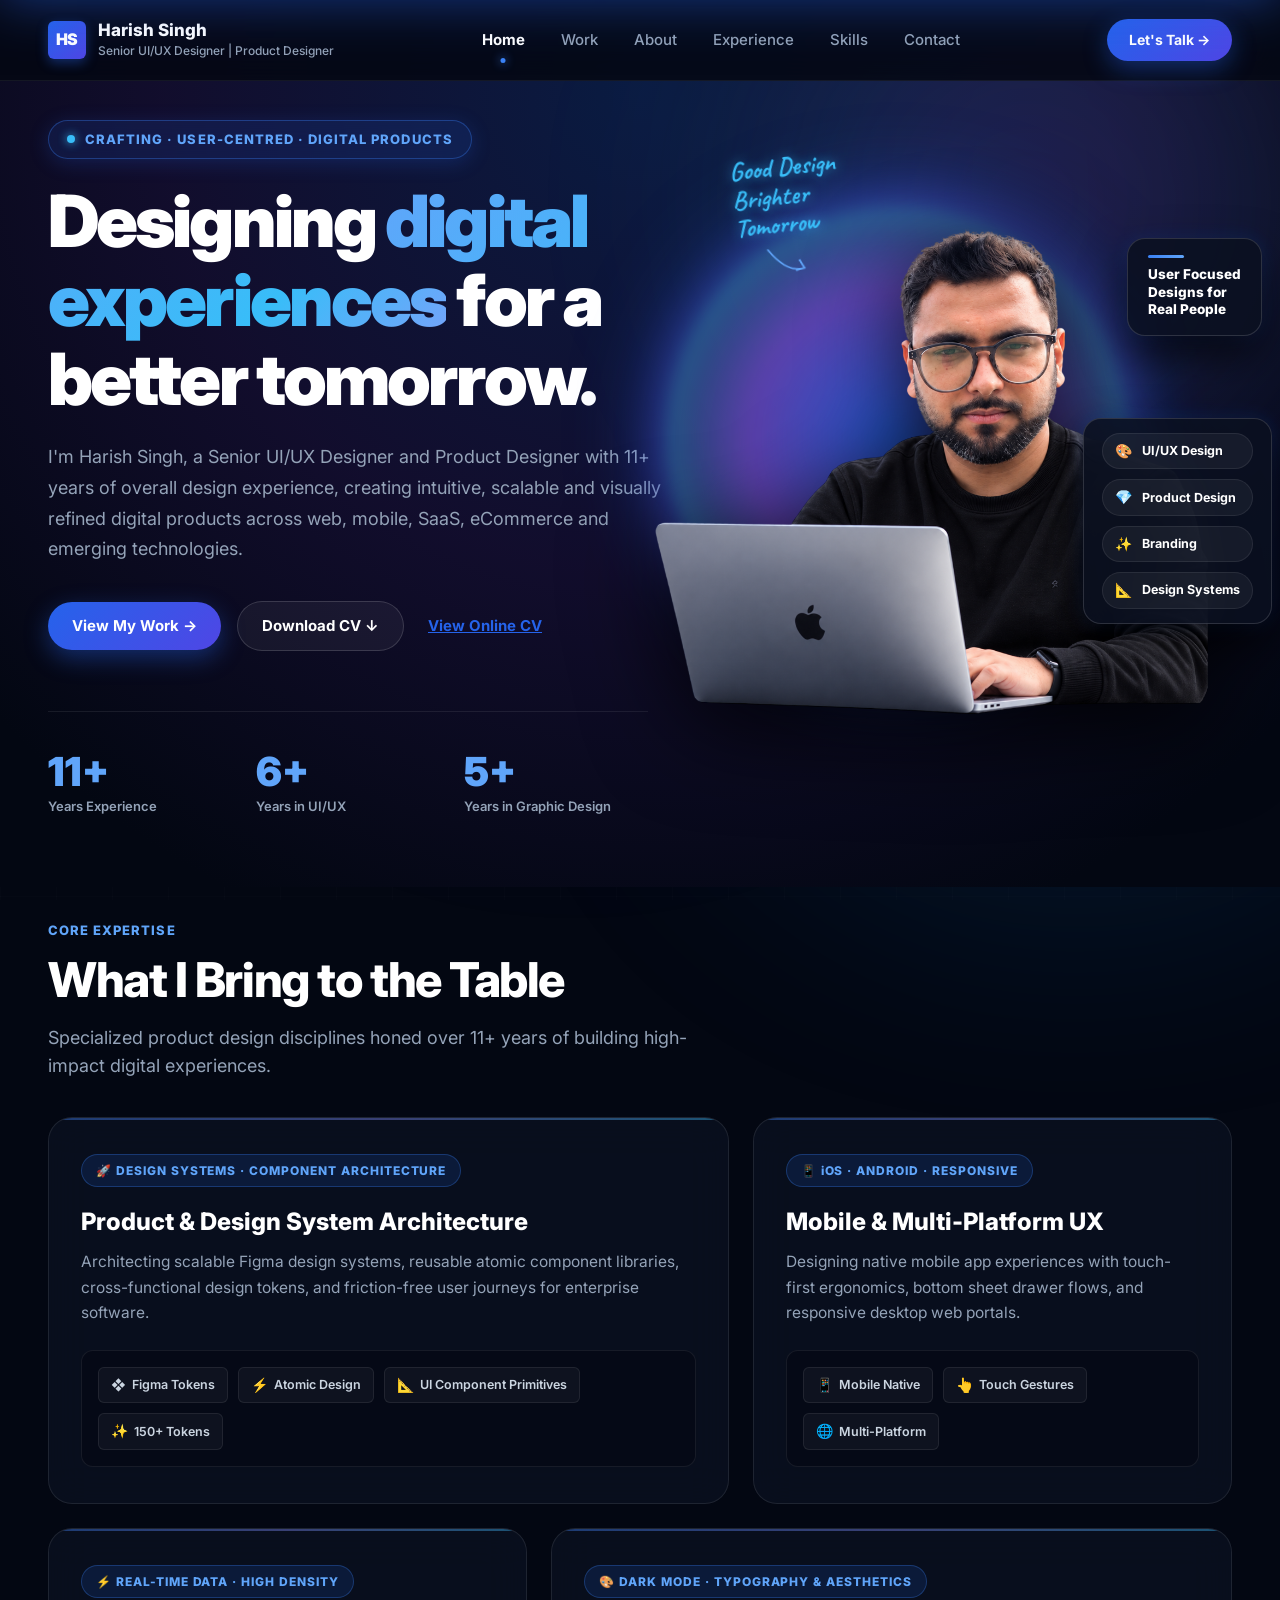
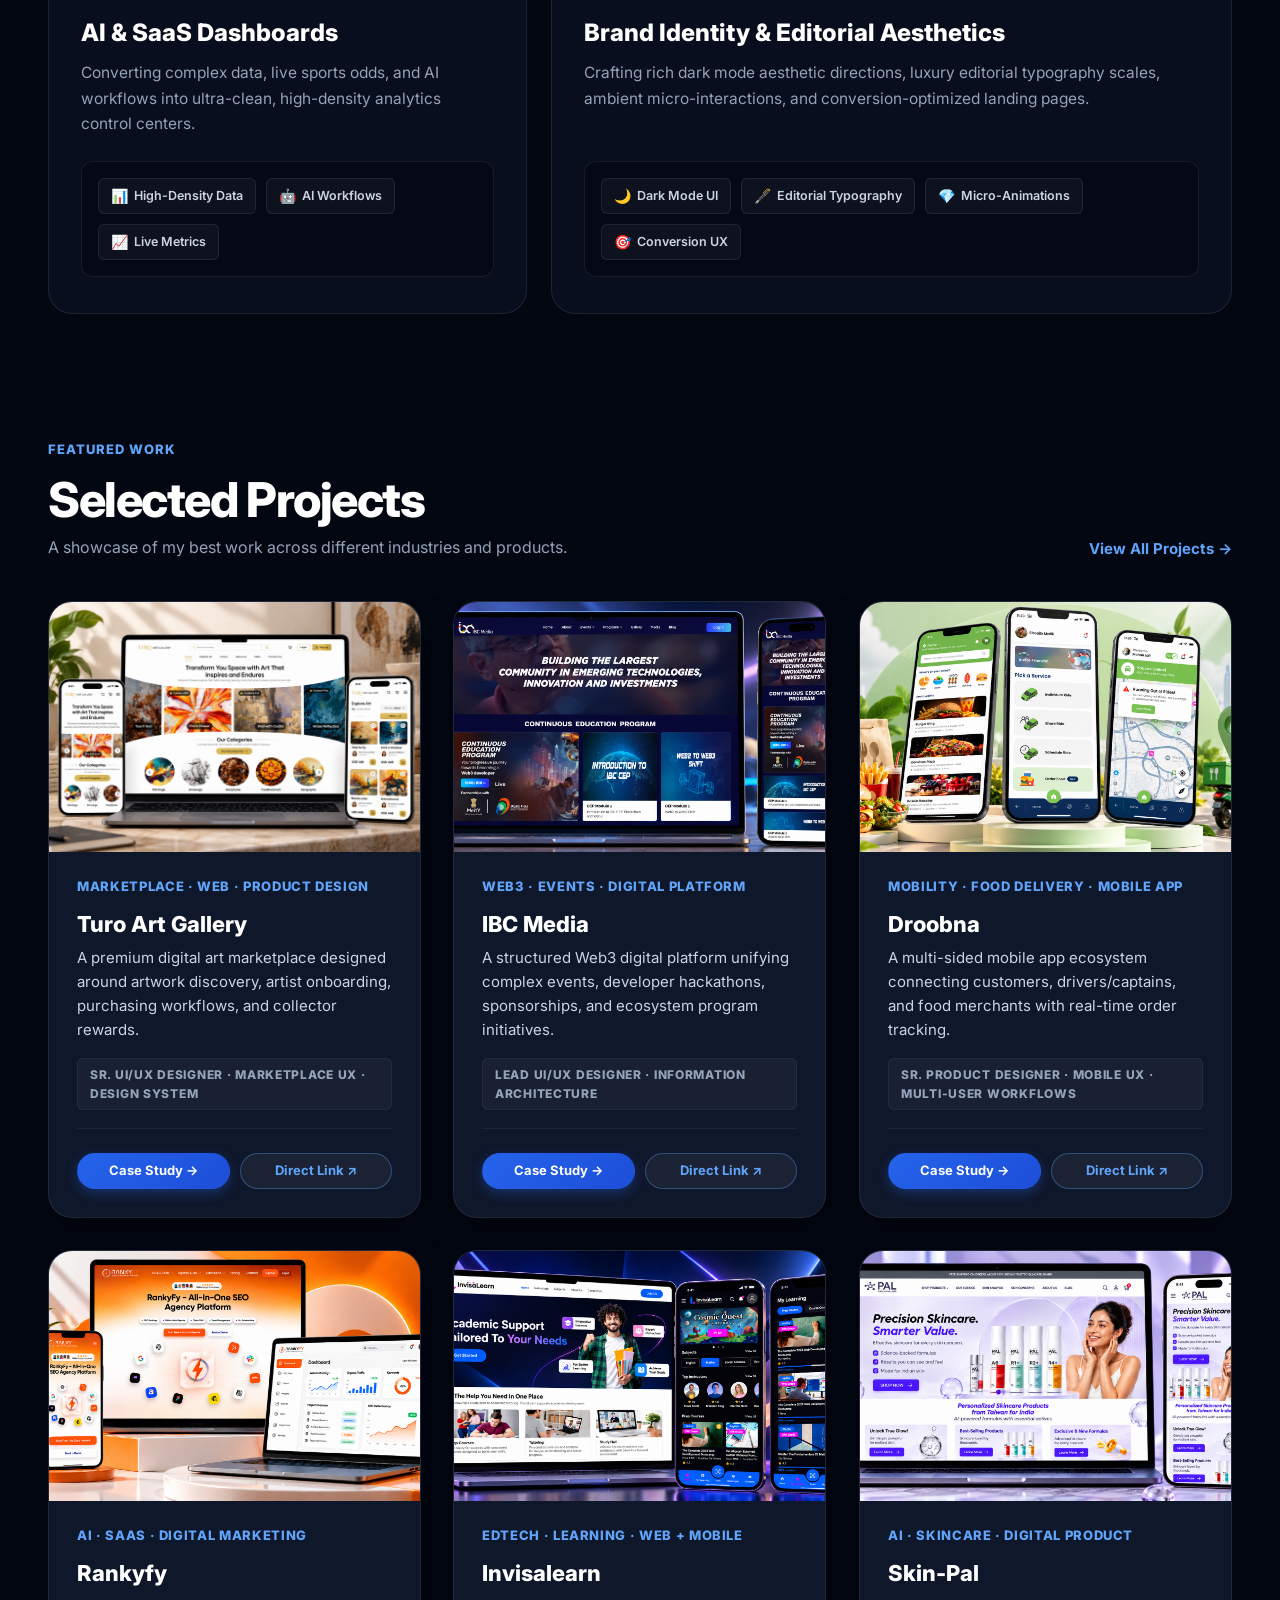
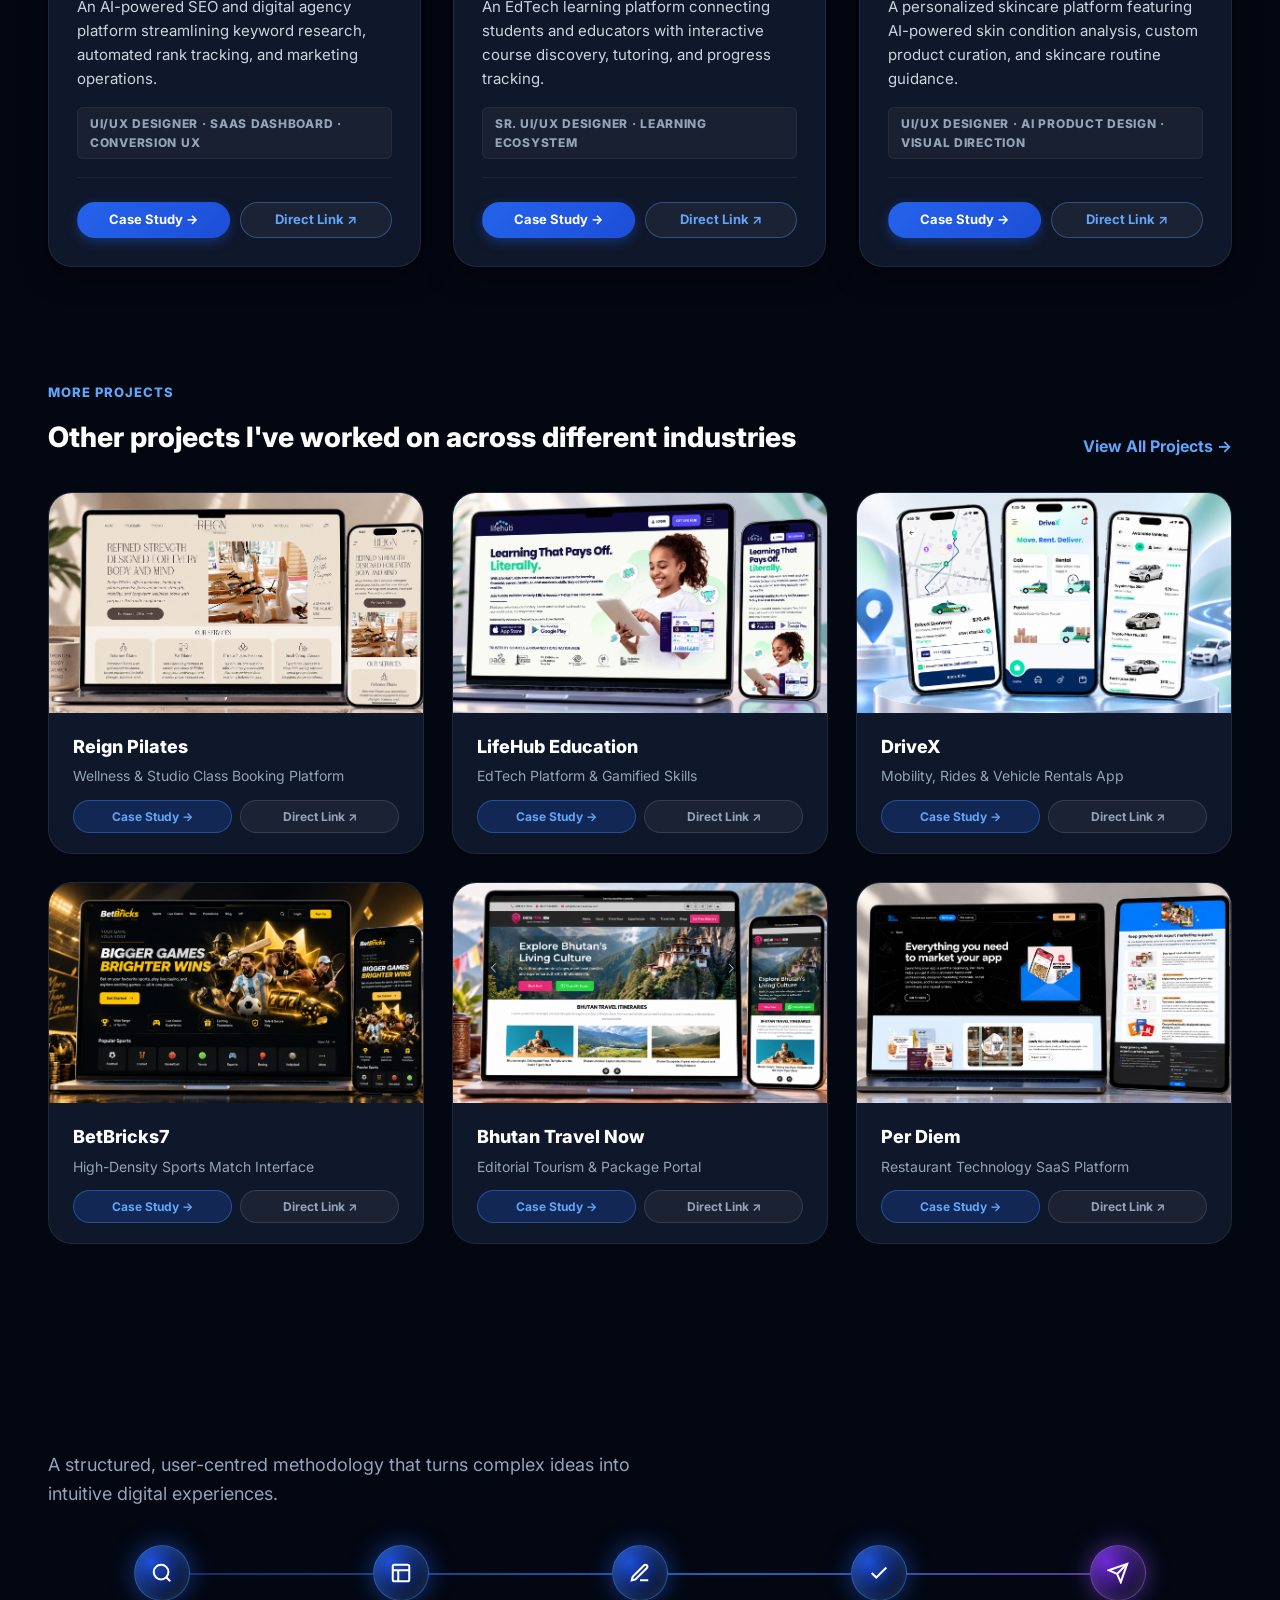
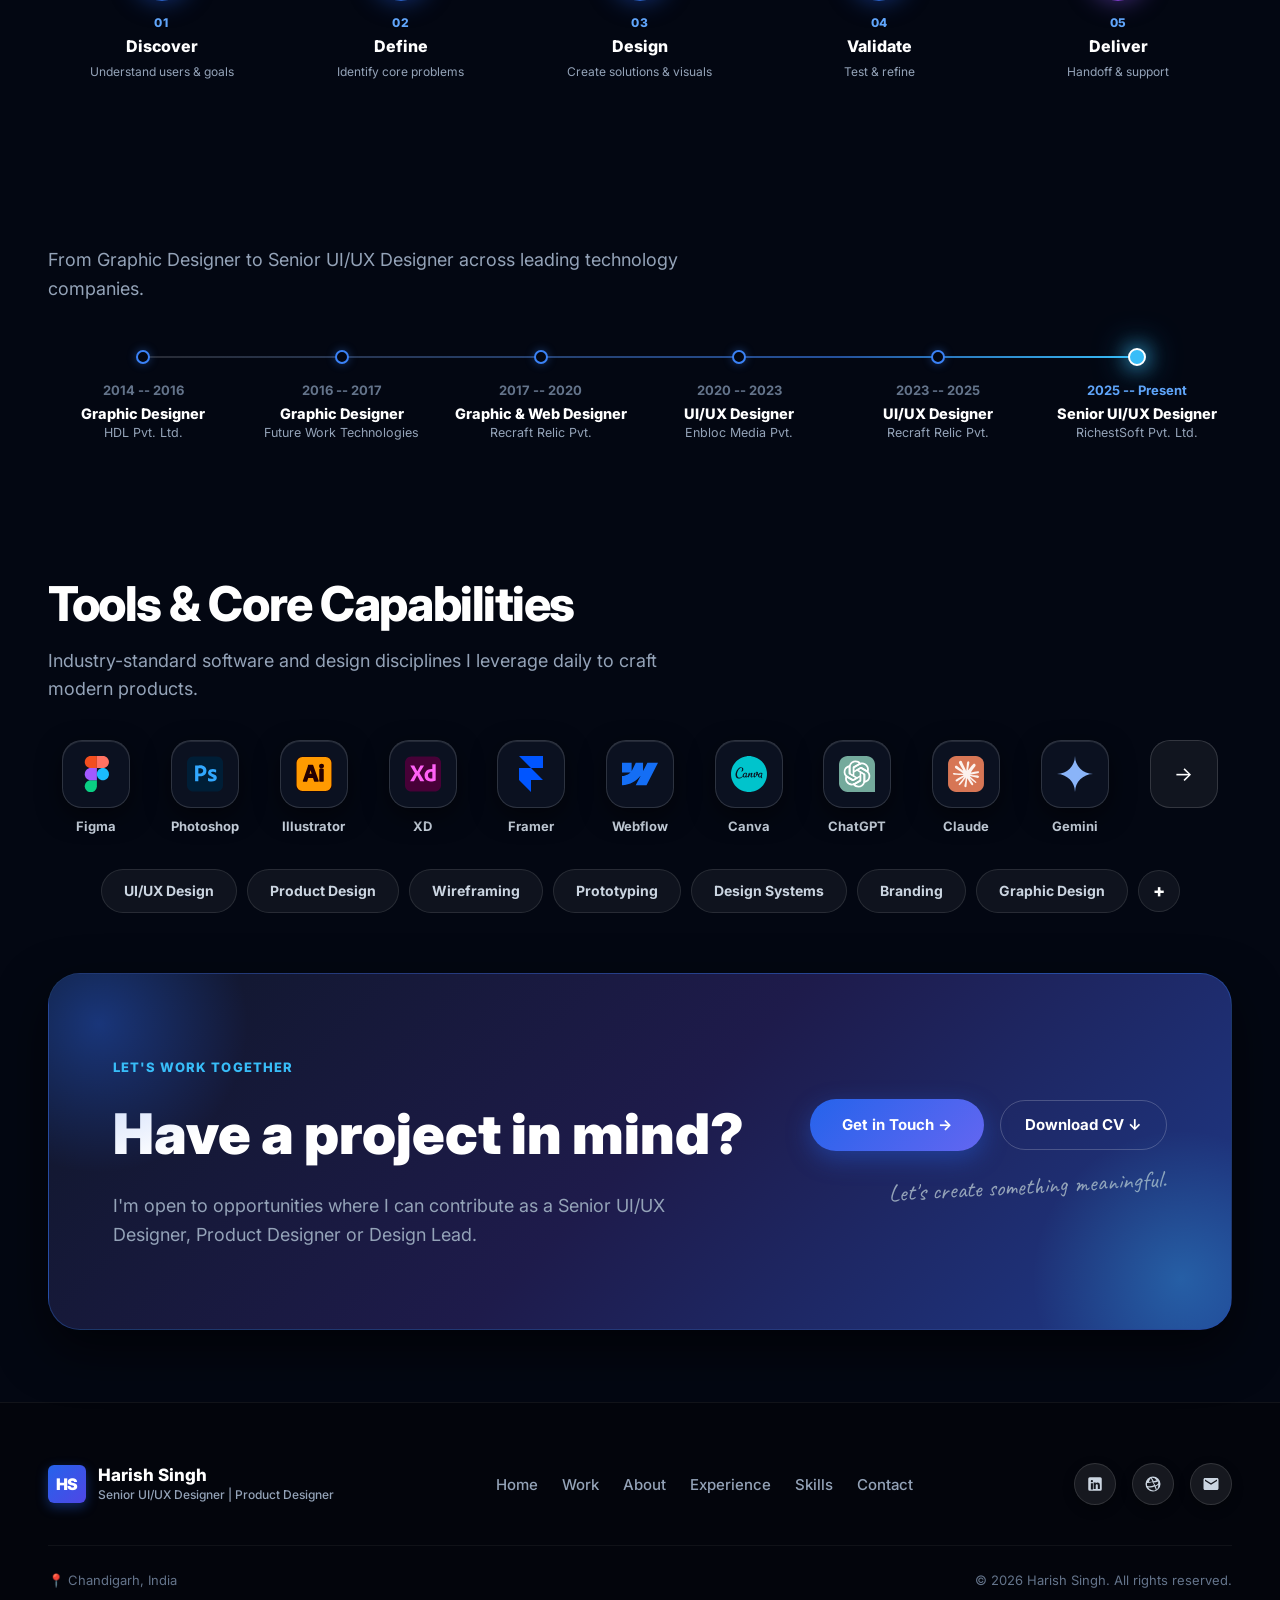
==== commit 24887819: "feat: redesign homepage Bento grid, add Dribbble profile, vector social SVGs, spotlight mouse glow, " ====
--- a/index.html
+++ b/index.html
@@ -25,10 +25,13 @@
   <link rel="icon" type="image/svg+xml" href="data:image/svg+xml,<svg xmlns='http://www.w3.org/2000/svg' viewBox='0 0 100 100'><rect width='100' height='100' rx='20' fill='%230B132B'/><text x='50%' y='68%' font-size='48' font-weight='900' fill='%232563EB' text-anchor='middle' font-family='sans-serif'>HS</text></svg>">
 </head>
 <body>
-  <!-- Ambient Cursor Glow Spotlight & Background Mesh Orbs -->
+  <!-- Page Transition Curtain & Ambient Mesh Canvas -->
+  <div class="page-transition-curtain" id="pageTransitionCurtain"></div>
   <div class="cursor-glow-orb" id="cursorGlowOrb"></div>
+  <div class="tech-grid-overlay"></div>
   <div class="ambient-mesh-orb orb-1"></div>
   <div class="ambient-mesh-orb orb-2"></div>
+  <div class="ambient-mesh-orb orb-3"></div>
 
   <!-- ==========================================
        GLOBAL STICKY NAVIGATION HEADER
@@ -161,38 +164,72 @@
         </div>
       </section>
 
-      <!-- CORE SPECIALIZATIONS SHOWCASE -->
+      <!-- CORE SPECIALIZATIONS SHOWCASE (BENTO LAYOUT) -->
       <section class="section" style="padding-top: 30px; padding-bottom: 50px;">
         <div class="container">
           <div class="section-header" style="margin-bottom: 32px;">
             <span class="section-eyebrow">CORE EXPERTISE</span>
             <h2 class="section-title">What I Bring to the Table</h2>
-            <p class="section-subtitle" style="margin: 0;">Specialized design capabilities honed over 11+ years of building high-impact digital products.</p>
-          </div>
-
-          <div class="specializations-grid">
-            <div class="spec-card">
-              <div class="spec-icon-box">🚀</div>
-              <h3>Product & Systems UX</h3>
-              <p>Scalable design systems, interactive component libraries, information architecture, and end-to-end user journey mapping.</p>
-            </div>
-
-            <div class="spec-card">
-              <div class="spec-icon-box">📱</div>
-              <h3>Mobile & Multi-Platform</h3>
-              <p>Native iOS, Android, and responsive web experiences designed with touch-first ergonomics and pixel-perfect clarity.</p>
-            </div>
-
-            <div class="spec-card">
-              <div class="spec-icon-box">⚡</div>
-              <h3>AI & SaaS Dashboards</h3>
-              <p>Data-dense control centers, real-time analytics visualizers, complex workflow automation, and conversion-focused UX.</p>
-            </div>
-
-            <div class="spec-card">
-              <div class="spec-icon-box">🎨</div>
-              <h3>Brand & Visual Identity</h3>
-              <p>Editorial typography systems, dark mode visual direction, micro-interactions, and high-conversion landing pages.</p>
+            <p class="section-subtitle" style="margin: 0;">Specialized product design disciplines honed over 11+ years of building high-impact digital experiences.</p>
+          </div>
+
+          <div class="bento-expertise-grid">
+            <!-- BENTO CARD 1: PRODUCT & DESIGN SYSTEMS -->
+            <div class="bento-card bento-card-large spotlight-card">
+              <div>
+                <span class="bento-tag-badge">🚀 DESIGN SYSTEMS · COMPONENT ARCHITECTURE</span>
+                <h3 class="bento-card-title">Product & Design System Architecture</h3>
+                <p class="bento-card-desc">Architecting scalable Figma design systems, reusable atomic component libraries, cross-functional design tokens, and friction-free user journeys for enterprise software.</p>
+              </div>
+              <div class="bento-widget-box">
+                <span class="bento-pill-chip"><span class="bento-chip-icon">❖</span> Figma Tokens</span>
+                <span class="bento-pill-chip"><span class="bento-chip-icon">⚡</span> Atomic Design</span>
+                <span class="bento-pill-chip"><span class="bento-chip-icon">📐</span> UI Component Primitives</span>
+                <span class="bento-pill-chip"><span class="bento-chip-icon">✨</span> 150+ Tokens</span>
+              </div>
+            </div>
+
+            <!-- BENTO CARD 2: MOBILE & MULTI-PLATFORM -->
+            <div class="bento-card bento-card-medium spotlight-card">
+              <div>
+                <span class="bento-tag-badge">📱 iOS · ANDROID · RESPONSIVE</span>
+                <h3 class="bento-card-title">Mobile & Multi-Platform UX</h3>
+                <p class="bento-card-desc">Designing native mobile app experiences with touch-first ergonomics, bottom sheet drawer flows, and responsive desktop web portals.</p>
+              </div>
+              <div class="bento-widget-box">
+                <span class="bento-pill-chip"><span class="bento-chip-icon">📱</span> Mobile Native</span>
+                <span class="bento-pill-chip"><span class="bento-chip-icon">👆</span> Touch Gestures</span>
+                <span class="bento-pill-chip"><span class="bento-chip-icon">🌐</span> Multi-Platform</span>
+              </div>
+            </div>
+
+            <!-- BENTO CARD 3: AI & SAAS CONTROL CENTERS -->
+            <div class="bento-card bento-card-medium-2 spotlight-card">
+              <div>
+                <span class="bento-tag-badge">⚡ REAL-TIME DATA · HIGH DENSITY</span>
+                <h3 class="bento-card-title">AI & SaaS Dashboards</h3>
+                <p class="bento-card-desc">Converting complex data, live sports odds, and AI workflows into ultra-clean, high-density analytics control centers.</p>
+              </div>
+              <div class="bento-widget-box">
+                <span class="bento-pill-chip"><span class="bento-chip-icon">📊</span> High-Density Data</span>
+                <span class="bento-pill-chip"><span class="bento-chip-icon">🤖</span> AI Workflows</span>
+                <span class="bento-pill-chip"><span class="bento-chip-icon">📈</span> Live Metrics</span>
+              </div>
+            </div>
+
+            <!-- BENTO CARD 4: BRAND IDENTITY & EDITORIAL UI -->
+            <div class="bento-card bento-card-large-2 spotlight-card">
+              <div>
+                <span class="bento-tag-badge">🎨 DARK MODE · TYPOGRAPHY & AESTHETICS</span>
+                <h3 class="bento-card-title">Brand Identity & Editorial Aesthetics</h3>
+                <p class="bento-card-desc">Crafting rich dark mode aesthetic directions, luxury editorial typography scales, ambient micro-interactions, and conversion-optimized landing pages.</p>
+              </div>
+              <div class="bento-widget-box">
+                <span class="bento-pill-chip"><span class="bento-chip-icon">🌙</span> Dark Mode UI</span>
+                <span class="bento-pill-chip"><span class="bento-chip-icon">🖋️</span> Editorial Typography</span>
+                <span class="bento-pill-chip"><span class="bento-chip-icon">💎</span> Micro-Animations</span>
+                <span class="bento-pill-chip"><span class="bento-chip-icon">🎯</span> Conversion UX</span>
+              </div>
             </div>
           </div>
         </div>
@@ -679,55 +716,6 @@
             </div>
           </div>
 
-        </div>
-      </section>
-
-      <!-- RECOMMENDATIONS & ENDORSEMENTS SECTION -->
-      <section class="section" style="padding-top: 40px; padding-bottom: 60px;">
-        <div class="container">
-          <div class="section-header" style="margin-bottom: 36px;">
-            <span class="section-eyebrow">ENDORSEMENTS</span>
-            <h2 class="section-title">What Collaborators & Leaders Say</h2>
-            <p class="section-subtitle" style="margin: 0;">Feedback from product managers, founders, and engineering teams I've worked alongside.</p>
-          </div>
-
-          <div class="testimonials-grid">
-            <div class="testimonial-card">
-              <div class="testimonial-stars">★★★★★</div>
-              <p class="testimonial-quote">"Harish possesses a rare combination of visual mastery and pragmatic product design thinking. He transformed our complex Web3 product specs into an intuitive, elegant platform."</p>
-              <div class="testimonial-author">
-                <div class="author-avatar">AP</div>
-                <div class="author-info">
-                  <h4>Ankit Patel</h4>
-                  <p>Product Lead · Web3 & Tech Startup</p>
-                </div>
-              </div>
-            </div>
-
-            <div class="testimonial-card">
-              <div class="testimonial-stars">★★★★★</div>
-              <p class="testimonial-quote">"Working with Harish on our SaaS analytics dashboard was a game changer. His attention to design system consistency and data density made our application feel world-class."</p>
-              <div class="testimonial-author">
-                <div class="author-avatar">RM</div>
-                <div class="author-info">
-                  <h4>Rohit Mehta</h4>
-                  <p>Founder & CEO · Rankyfy</p>
-                </div>
-              </div>
-            </div>
-
-            <div class="testimonial-card">
-              <div class="testimonial-stars">★★★★★</div>
-              <p class="testimonial-quote">"Harish's ability to craft mobile app workflows that balance speed, simplicity, and user delight is remarkable. He delivers top-tier UI components at incredible speed."</p>
-              <div class="testimonial-author">
-                <div class="author-avatar">SK</div>
-                <div class="author-info">
-                  <h4>Siddharth Kumar</h4>
-                  <p>Engineering Manager · Mobility Platform</p>
-                </div>
-              </div>
-            </div>
-          </div>
         </div>
       </section>
 
@@ -1427,9 +1415,15 @@
         </ul>
 
         <div class="footer-social-links">
-          <a href="https://www.linkedin.com/in/harishsinghnegi/" target="_blank" rel="noopener noreferrer" class="footer-social-icon" aria-label="LinkedIn">in</a>
-          <a href="https://behance.net" target="_blank" class="footer-social-icon" aria-label="Behance">Be</a>
-          <a href="mailto:hariwork92@gmail.com" class="footer-social-icon" aria-label="Email">✉️</a>
+          <a href="https://www.linkedin.com/in/harishsinghnegi/" target="_blank" rel="noopener noreferrer" class="footer-social-icon social-linkedin" aria-label="LinkedIn">
+            <svg xmlns="http://www.w3.org/2000/svg" viewBox="0 0 24 24"><path d="M19 3a2 2 0 0 1 2 2v14a2 2 0 0 1-2 2H5a2 2 0 0 1-2-2V5a2 2 0 0 1 2-2h14m-.5 15.5v-5.3a3.26 3.26 0 0 0-3.26-3.26c-.85 0-1.84.52-2.28 1.3v-1.11h-2.79v8.37h2.79v-4.93c0-.77.62-1.4 1.39-1.4a1.4 1.4 0 0 1 1.4 1.4v4.93h2.75M6.46 10.9v8.37H9.25V10.9H6.46M7.86 6.78a1.5 1.5 0 1 0 1.5 1.5 1.5 1.5 0 0 0-1.5-1.5z"/></svg>
+          </a>
+          <a href="https://dribbble.com/Hariwork" target="_blank" rel="noopener noreferrer" class="footer-social-icon social-dribbble" aria-label="Dribbble">
+            <svg xmlns="http://www.w3.org/2000/svg" viewBox="0 0 24 24"><path d="M12 2a10 10 0 1 0 10 10A10 10 0 0 0 12 2zm6.92 9.38a7.84 7.84 0 0 1-3.79 2.51 18.72 18.72 0 0 0-2.48-3.9 14.85 14.85 0 0 0 6.27-1.39v2.78zm-2.07-4.42a13.34 13.34 0 0 1-5.69 1.25 21.6 21.6 0 0 0-2.58-4.26 7.97 7.97 0 0 1 8.27 3.01zM10.1 3.52a19.78 19.78 0 0 1 2.68 4.38 12.91 12.91 0 0 1-6.19 1.44 8 8 0 0 1 3.51-5.82zM4.08 10.8a14.7 14.7 0 0 0 6.94-1.55 19.77 19.77 0 0 1 2.53 4A10.74 10.74 0 0 1 4 14.39v-3.59zm1.38 5.48a12.63 12.63 0 0 0 8.51-1.07 19.64 19.64 0 0 1 1.77 4.7 8.04 8.04 0 0 1-10.28-3.63zm11.75 3.3a17.82 17.82 0 0 0-1.63-4.32 9.68 9.68 0 0 0 3.39-2.18 8 8 0 0 1-1.76 6.5z"/></svg>
+          </a>
+          <a href="mailto:hariwork92@gmail.com" class="footer-social-icon social-email" aria-label="Email">
+            <svg xmlns="http://www.w3.org/2000/svg" viewBox="0 0 24 24"><path d="M20 4H4c-1.1 0-1.99.9-1.99 2L2 18c0 1.1.9 2 2 2h16c1.1 0 2-.9 2-2V6c0-1.1-.9-2-2-2zm0 4l-8 5-8-5V6l8 5 8-5v2z"/></svg>
+          </a>
         </div>
       </div>
 
@@ -1488,6 +1482,7 @@
               <span class="cv-meta-item">📞 +91 98768 95034</span>
               <span class="cv-meta-item">✉️ hariwork92@gmail.com</span>
               <span class="cv-meta-item">💼 <a href="https://www.linkedin.com/in/harishsinghnegi/" target="_blank" rel="noopener noreferrer" style="color: inherit; text-decoration: underline;">LinkedIn Profile</a></span>
+              <span class="cv-meta-item">🎨 <a href="https://dribbble.com/Hariwork" target="_blank" rel="noopener noreferrer" style="color: inherit; text-decoration: underline;">Dribbble Portfolio</a></span>
               <span class="cv-meta-item">📍 Chandigarh, India</span>
             </div>
           </div>
--- a/styles.css
+++ b/styles.css
@@ -1763,19 +1763,49 @@
 }
 
 .footer-social-icon {
-  width: 36px;
-  height: 36px;
+  width: 42px;
+  height: 42px;
   border-radius: 50%;
-  background: rgba(255,255,255,0.08);
-  color: #FFFFFF;
+  background: rgba(255, 255, 255, 0.08);
+  border: 1px solid rgba(255, 255, 255, 0.12);
+  color: #CBD5E1;
   display: flex;
   align-items: center;
   justify-content: center;
-  transition: background var(--transition-fast);
+  transition: all var(--transition-base);
+  box-shadow: 0 4px 12px rgba(0, 0, 0, 0.3);
+}
+
+.footer-social-icon svg {
+  width: 18px;
+  height: 18px;
+  fill: currentColor;
+  transition: transform var(--transition-fast);
 }
 
 .footer-social-icon:hover {
-  background: var(--accent-blue);
+  transform: translateY(-3px) scale(1.08);
+}
+
+.footer-social-icon.social-linkedin:hover {
+  background: #0A66C2;
+  border-color: #0A66C2;
+  color: #FFFFFF;
+  box-shadow: 0 8px 20px rgba(10, 102, 194, 0.5);
+}
+
+.footer-social-icon.social-dribbble:hover {
+  background: #EA4C89;
+  border-color: #EA4C89;
+  color: #FFFFFF;
+  box-shadow: 0 8px 20px rgba(234, 76, 137, 0.5);
+}
+
+.footer-social-icon.social-email:hover {
+  background: #EA4335;
+  border-color: #EA4335;
+  color: #FFFFFF;
+  box-shadow: 0 8px 20px rgba(234, 67, 53, 0.5);
 }
 
 main {
@@ -2262,33 +2292,60 @@
   border-color: rgba(96, 165, 250, 0.4);
 }
 
-/* 13. Ambient Background Mesh Orbs */
+/* 13. Ambient Background Mesh Orbs & Tech Grid Canvas */
+.tech-grid-overlay {
+  position: fixed;
+  top: 0;
+  left: 0;
+  width: 100vw;
+  height: 100vh;
+  pointer-events: none;
+  z-index: 0;
+  background-image: 
+    radial-gradient(rgba(255, 255, 255, 0.06) 1px, transparent 1px),
+    linear-gradient(to right, rgba(255, 255, 255, 0.018) 1px, transparent 1px),
+    linear-gradient(to bottom, rgba(255, 255, 255, 0.018) 1px, transparent 1px);
+  background-size: 28px 28px, 56px 56px, 56px 56px;
+  background-position: 0 0, 0 0, 0 0;
+  opacity: 0.7;
+}
+
 .ambient-mesh-orb {
   position: fixed;
   border-radius: 50%;
   pointer-events: none;
   z-index: 0;
-  filter: blur(130px);
-  opacity: 0.28;
+  filter: blur(140px);
+  opacity: 0.32;
   will-change: transform;
 }
 
 .ambient-mesh-orb.orb-1 {
-  top: -100px;
-  left: -100px;
+  top: -120px;
+  left: -120px;
+  width: 700px;
+  height: 700px;
+  background: radial-gradient(circle, #2563EB 0%, #4F46E5 50%, transparent 75%);
+  animation: orbFloatLoop1 14s ease-in-out infinite alternate;
+}
+
+.ambient-mesh-orb.orb-2 {
+  bottom: 5%;
+  right: -120px;
   width: 650px;
   height: 650px;
-  background: radial-gradient(circle, #2563EB 0%, #4F46E5 50%, transparent 75%);
-  animation: orbFloatLoop1 14s ease-in-out infinite alternate;
-}
-
-.ambient-mesh-orb.orb-2 {
-  bottom: 5%;
-  right: -100px;
-  width: 600px;
-  height: 600px;
   background: radial-gradient(circle, #7C3AED 0%, #0284C7 50%, transparent 75%);
   animation: orbFloatLoop2 16s ease-in-out infinite alternate;
+}
+
+.ambient-mesh-orb.orb-3 {
+  top: 45%;
+  left: 45%;
+  transform: translate(-50%, -50%);
+  width: 750px;
+  height: 750px;
+  background: radial-gradient(circle, rgba(37, 99, 235, 0.25) 0%, rgba(56, 189, 248, 0.15) 45%, transparent 75%);
+  animation: orbFloatLoop3 18s ease-in-out infinite alternate;
 }
 
 @keyframes orbFloatLoop1 {
@@ -2299,6 +2356,11 @@
 @keyframes orbFloatLoop2 {
   0% { transform: translate(0, 0) scale(1); }
   100% { transform: translate(-100px, -90px) scale(1.08); }
+}
+
+@keyframes orbFloatLoop3 {
+  0% { transform: translate(-50%, -50%) scale(1); }
+  100% { transform: translate(-45%, -55%) scale(1.15); }
 }
 
 /* 14. Hero Page Load Entrance Stagger Animations */
@@ -2596,3 +2658,185 @@
   color: var(--text-muted);
   font-weight: 500;
 }
+
+/* ==========================================
+   PAGE TRANSITION CURTAIN & SPOTLIGHT MOUSE GLOW
+   ========================================== */
+
+/* 15. Smooth Page Transition Curtain Overlay */
+.page-transition-curtain {
+  position: fixed;
+  top: 0;
+  left: 0;
+  width: 100vw;
+  height: 100vh;
+  background: linear-gradient(135deg, #090E1D 0%, #172554 50%, #1E1B4B 100%);
+  z-index: 9999;
+  pointer-events: none;
+  transform: translateY(-100%);
+  transition: transform 0.4s cubic-bezier(0.77, 0, 0.175, 1);
+  box-shadow: 0 0 50px rgba(37, 99, 235, 0.5);
+}
+
+.page-transition-curtain.active {
+  transform: translateY(0);
+}
+
+/* 16. Spotlight Radial Glow Effect on Hovered Cards */
+.spotlight-card {
+  position: relative;
+  overflow: hidden;
+}
+
+.spotlight-card::after {
+  content: '';
+  position: absolute;
+  top: var(--mouse-y, 50%);
+  left: var(--mouse-x, 50%);
+  transform: translate(-50%, -50%);
+  width: 380px;
+  height: 380px;
+  background: radial-gradient(circle, rgba(59, 130, 246, 0.22) 0%, rgba(99, 102, 241, 0.08) 40%, transparent 70%);
+  border-radius: 50%;
+  pointer-events: none;
+  opacity: 0;
+  transition: opacity 0.3s ease;
+  z-index: 2;
+}
+
+.spotlight-card:hover::after {
+  opacity: 1;
+}
+
+/* 17. Bento Grid Layout for "What I Bring to the Table" */
+.bento-expertise-grid {
+  display: grid;
+  grid-template-columns: 1fr;
+  gap: 24px;
+  margin-top: 36px;
+}
+
+@media (min-width: 860px) {
+  .bento-expertise-grid {
+    grid-template-columns: repeat(12, 1fr);
+  }
+  .bento-card-large {
+    grid-column: span 7;
+  }
+  .bento-card-medium {
+    grid-column: span 5;
+  }
+  .bento-card-medium-2 {
+    grid-column: span 5;
+  }
+  .bento-card-large-2 {
+    grid-column: span 7;
+  }
+}
+
+.bento-card {
+  position: relative;
+  background: rgba(11, 17, 32, 0.78);
+  border: 1px solid rgba(255, 255, 255, 0.09);
+  border-radius: var(--radius-lg);
+  padding: 36px 32px;
+  backdrop-filter: blur(20px);
+  -webkit-backdrop-filter: blur(20px);
+  display: flex;
+  flex-direction: column;
+  justify-content: space-between;
+  transition: transform 0.35s cubic-bezier(0.16, 1, 0.3, 1), border-color 0.35s ease, box-shadow 0.35s ease, background 0.35s ease;
+  overflow: hidden;
+}
+
+.bento-card::before {
+  content: '';
+  position: absolute;
+  top: 0;
+  left: 0;
+  width: 100%;
+  height: 2px;
+  background: linear-gradient(90deg, #3B82F6, #818CF8, #38BDF8);
+  opacity: 0.4;
+  transition: opacity 0.3s ease;
+}
+
+.bento-card:hover {
+  transform: translateY(-6px);
+  border-color: rgba(96, 165, 250, 0.45);
+  box-shadow: 0 24px 50px rgba(0, 0, 0, 0.75), 0 0 30px rgba(37, 99, 235, 0.25);
+  background: rgba(15, 23, 42, 0.92);
+}
+
+.bento-card:hover::before {
+  opacity: 1;
+}
+
+.bento-tag-badge {
+  display: inline-flex;
+  align-items: center;
+  gap: 8px;
+  padding: 6px 14px;
+  background: rgba(37, 99, 235, 0.14);
+  border: 1px solid rgba(59, 130, 246, 0.3);
+  border-radius: var(--radius-full);
+  font-size: 0.75rem;
+  font-weight: 800;
+  letter-spacing: 0.08em;
+  color: #60A5FA;
+  margin-bottom: 20px;
+  width: fit-content;
+}
+
+.bento-card-title {
+  font-size: 1.5rem;
+  font-weight: 800;
+  color: #FFFFFF;
+  line-height: 1.25;
+  margin-bottom: 12px;
+}
+
+.bento-card-desc {
+  font-size: 0.96875rem;
+  color: #94A3B8;
+  line-height: 1.65;
+  margin-bottom: 24px;
+}
+
+/* Bento Mini Preview Widgets */
+.bento-widget-box {
+  background: rgba(5, 8, 20, 0.65);
+  border: 1px solid rgba(255, 255, 255, 0.07);
+  border-radius: var(--radius-sm);
+  padding: 16px;
+  display: flex;
+  flex-wrap: wrap;
+  align-items: center;
+  gap: 10px;
+  margin-top: auto;
+}
+
+.bento-pill-chip {
+  display: inline-flex;
+  align-items: center;
+  gap: 6px;
+  padding: 6px 12px;
+  background: rgba(255, 255, 255, 0.04);
+  border: 1px solid rgba(255, 255, 255, 0.08);
+  border-radius: var(--radius-xs);
+  font-size: 0.78125rem;
+  font-weight: 600;
+  color: #CBD5E1;
+  transition: all 0.2s ease;
+}
+
+.bento-card:hover .bento-pill-chip {
+  background: rgba(37, 99, 235, 0.12);
+  border-color: rgba(59, 130, 246, 0.3);
+  color: #FFFFFF;
+}
+
+.bento-chip-icon {
+  font-size: 0.875rem;
+}
+
